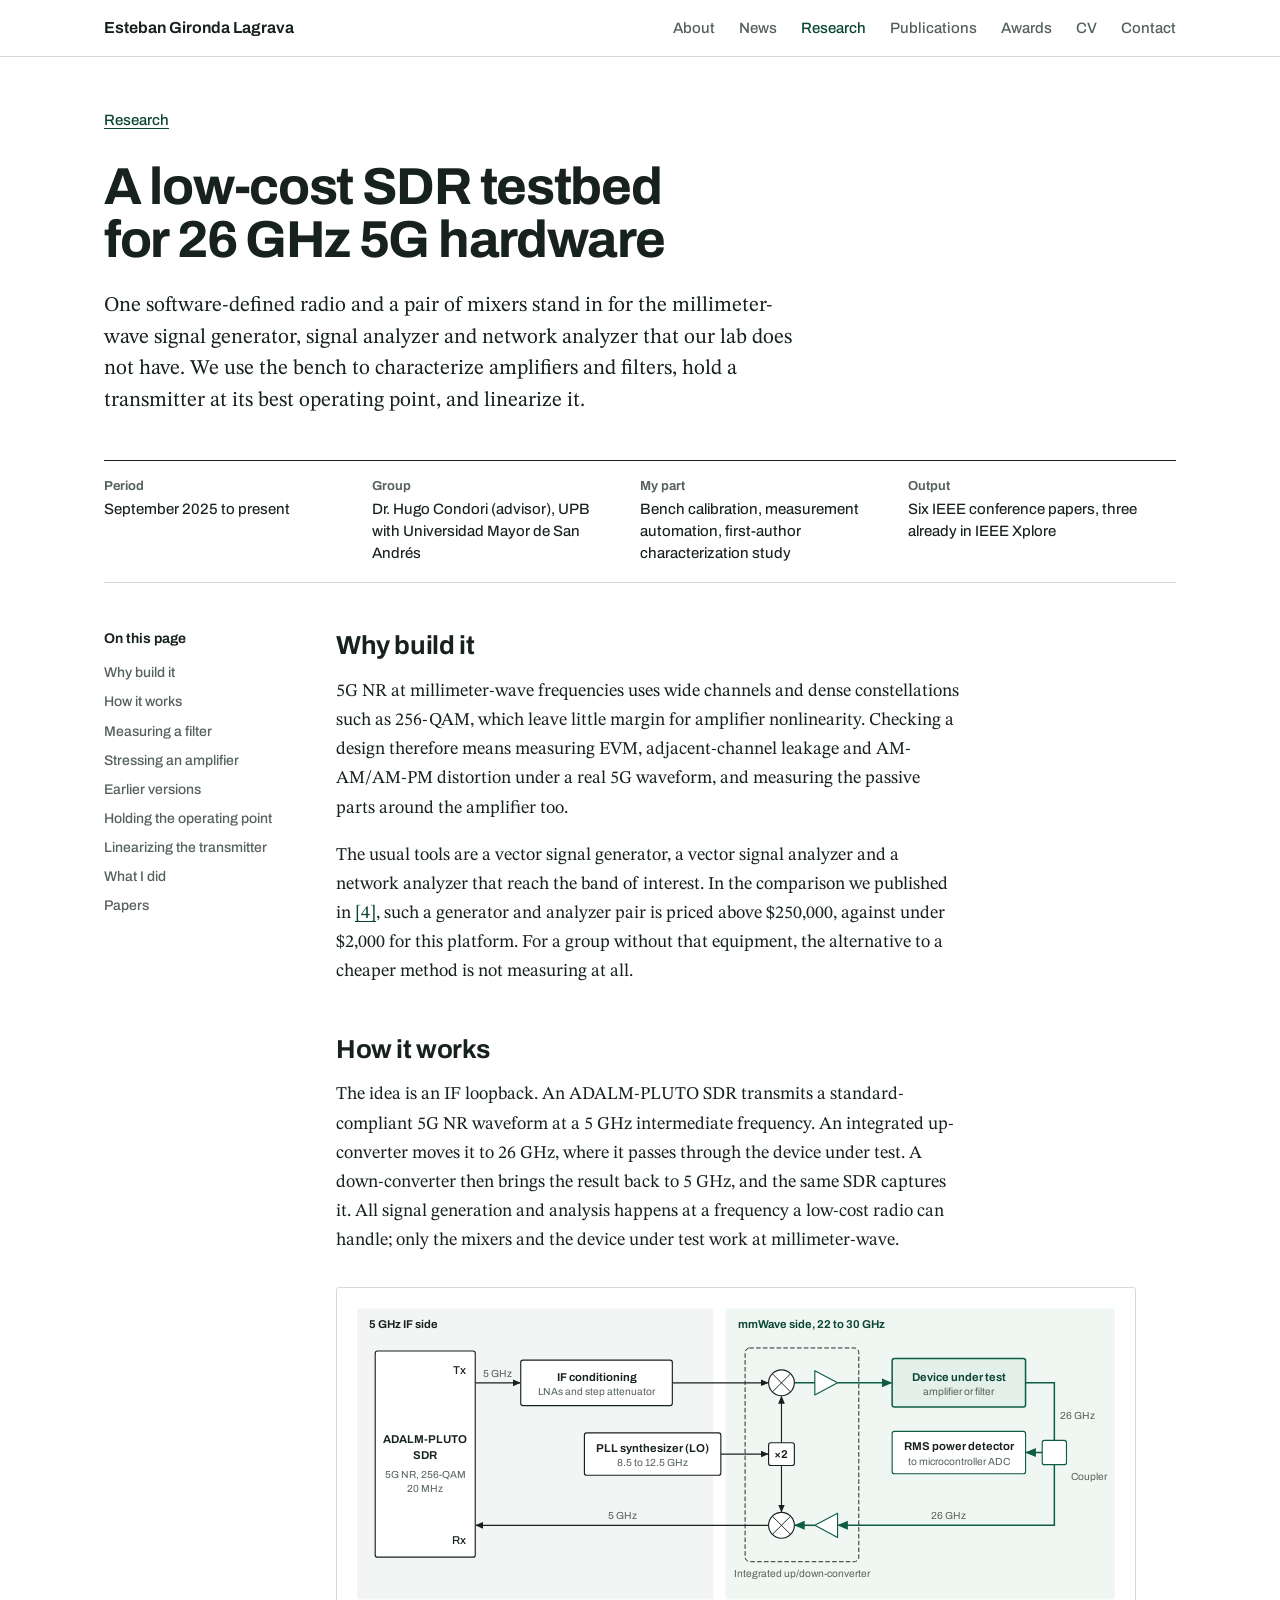
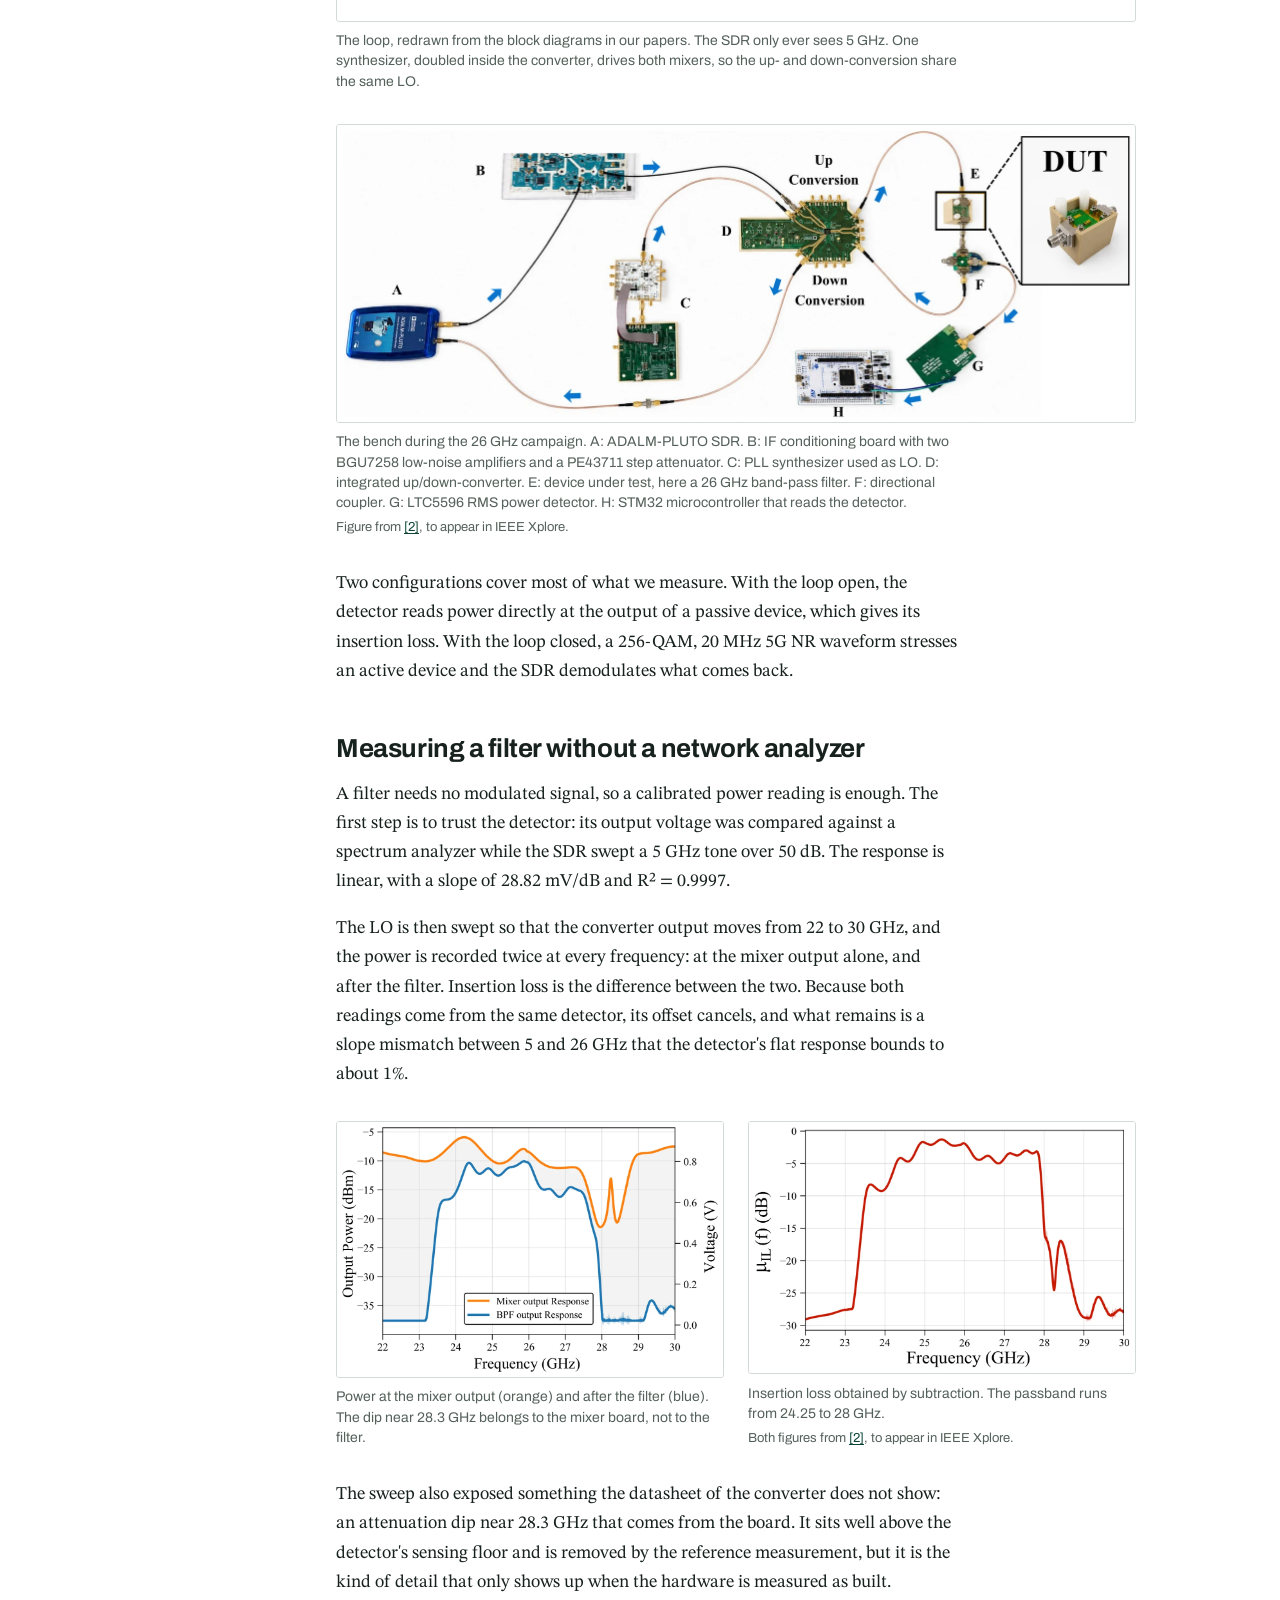
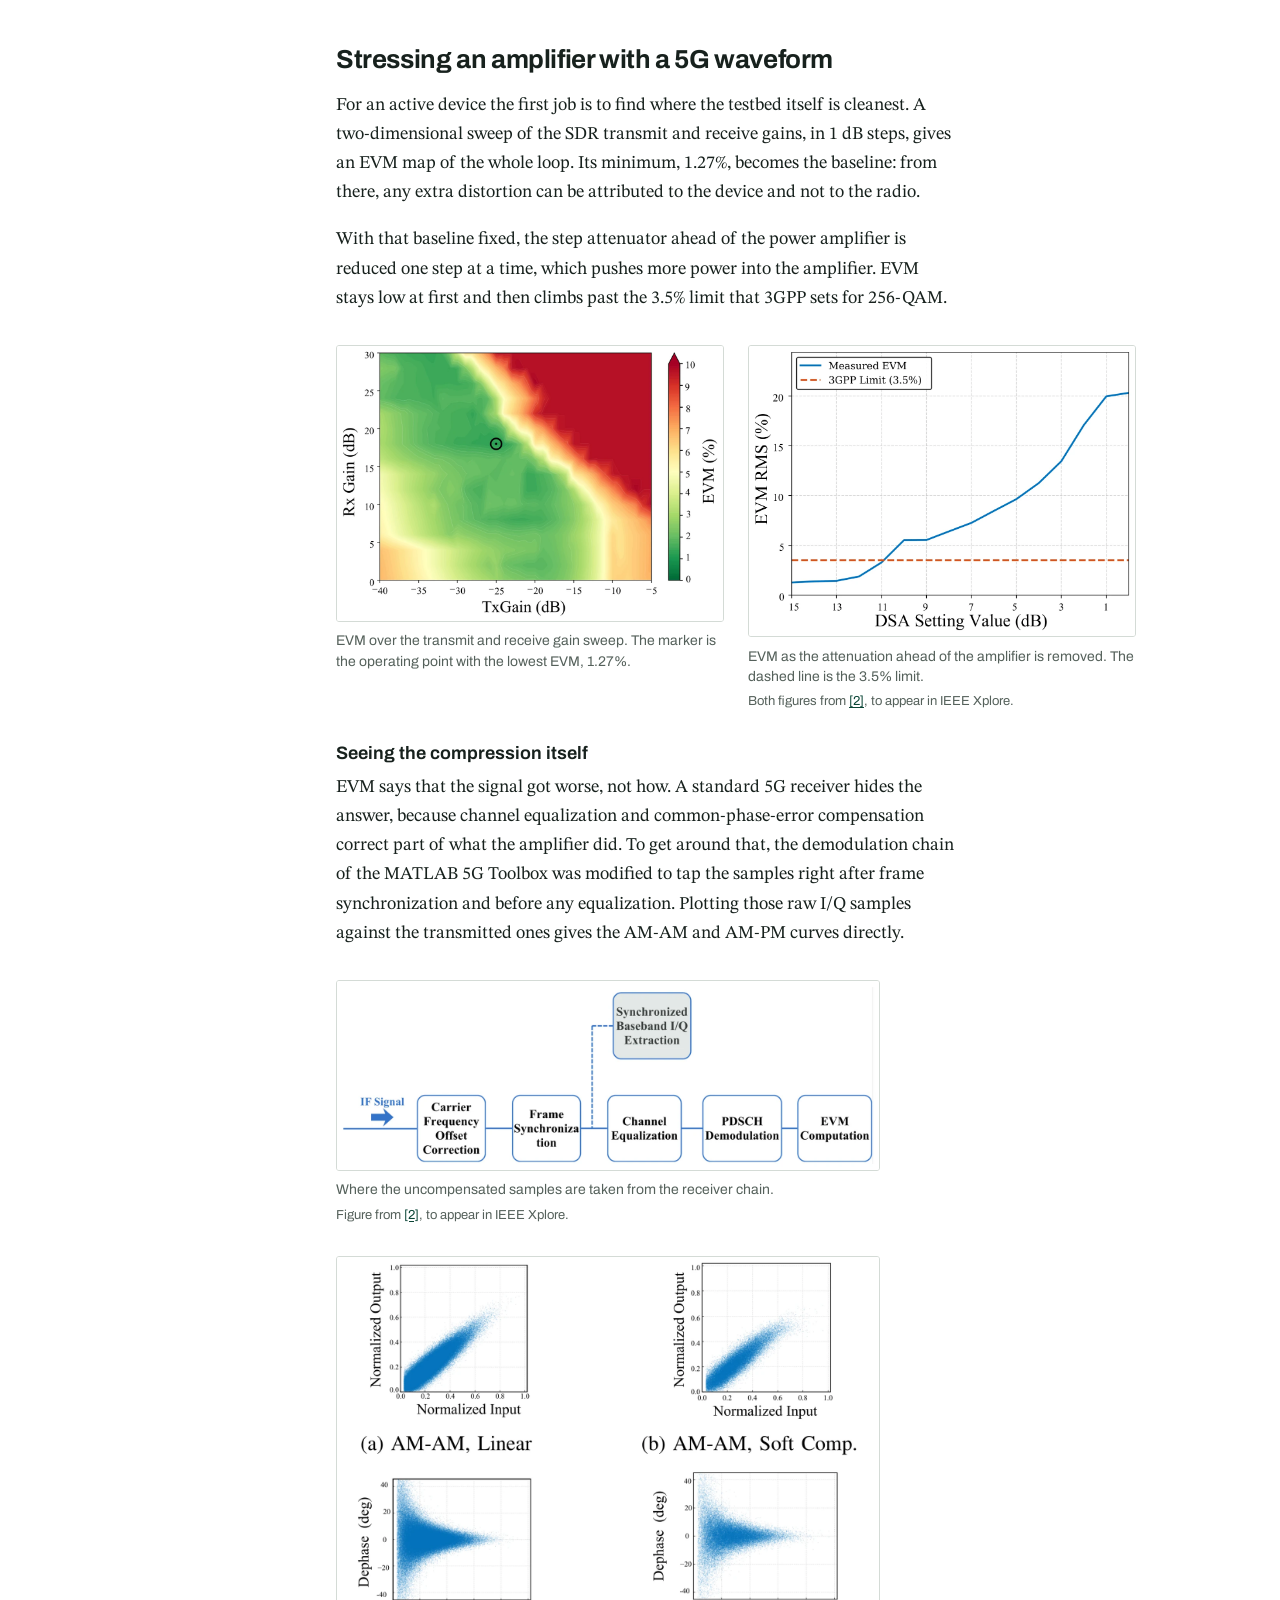
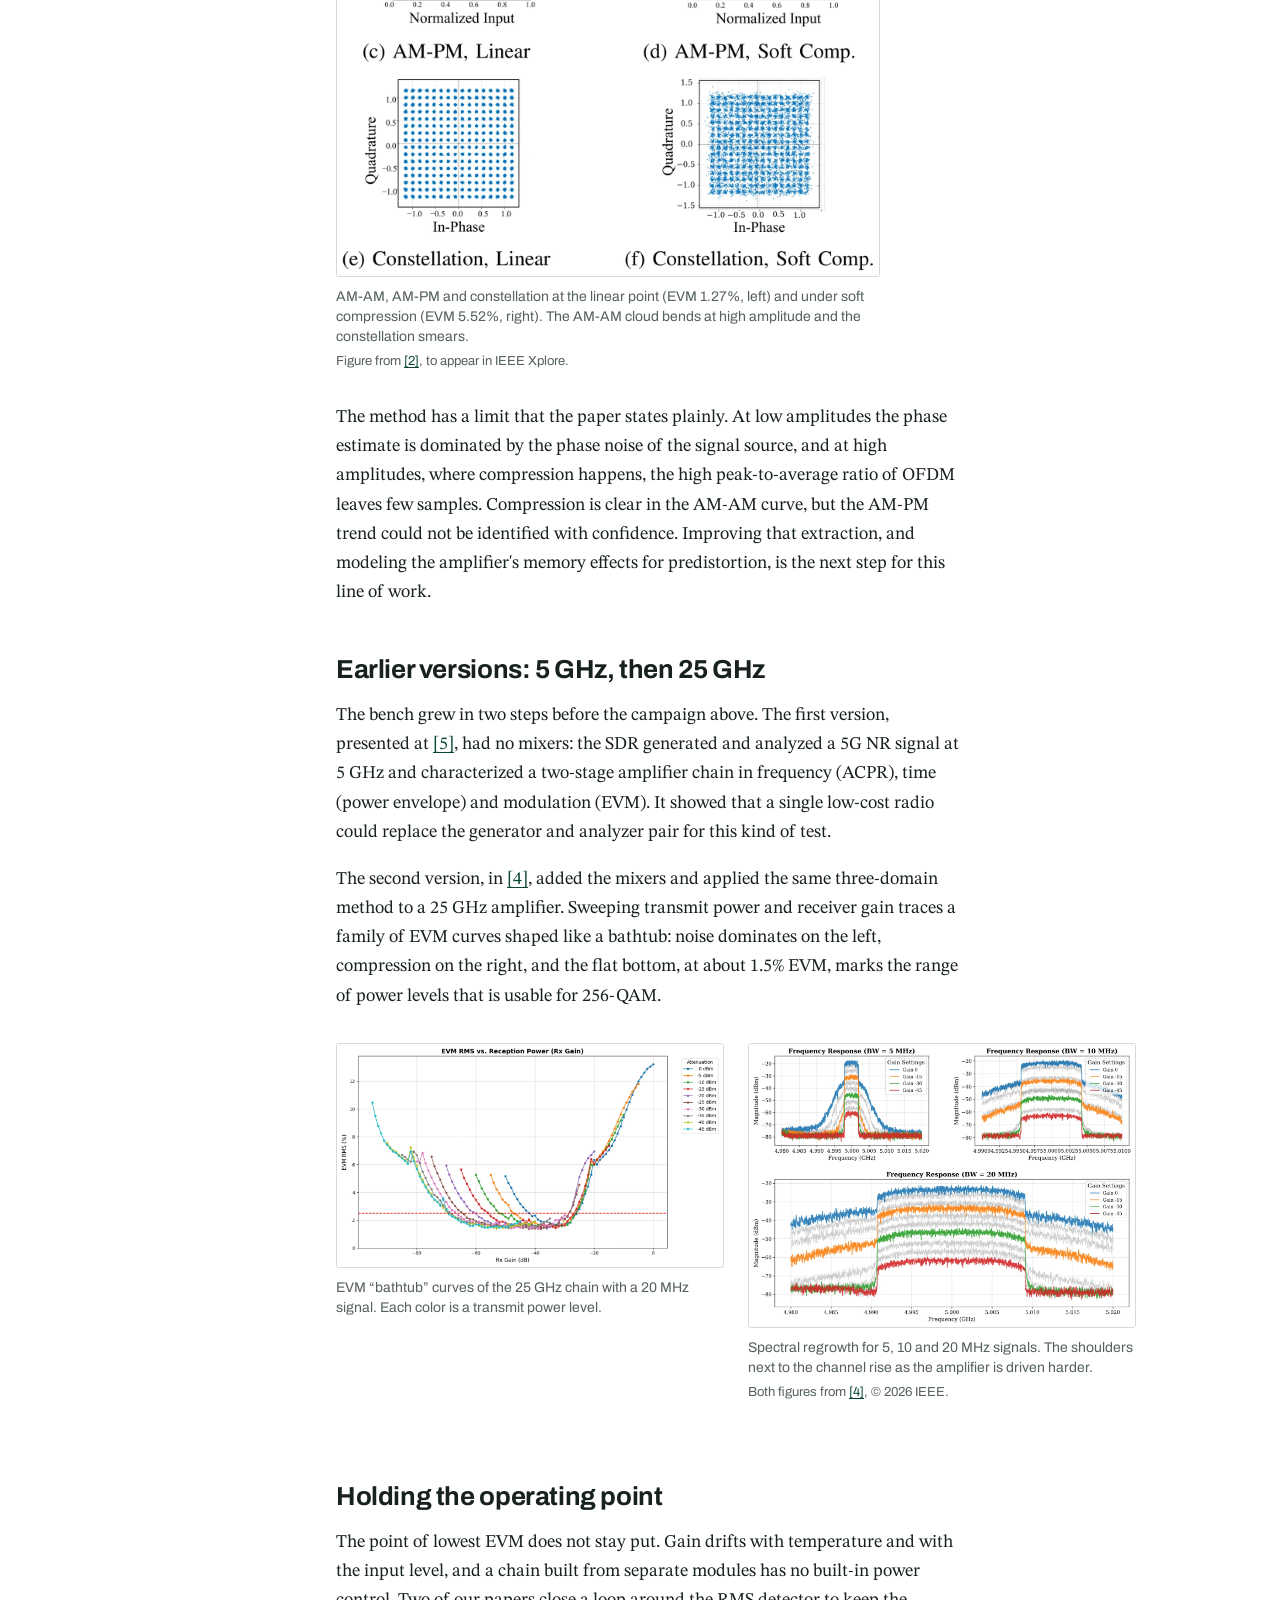
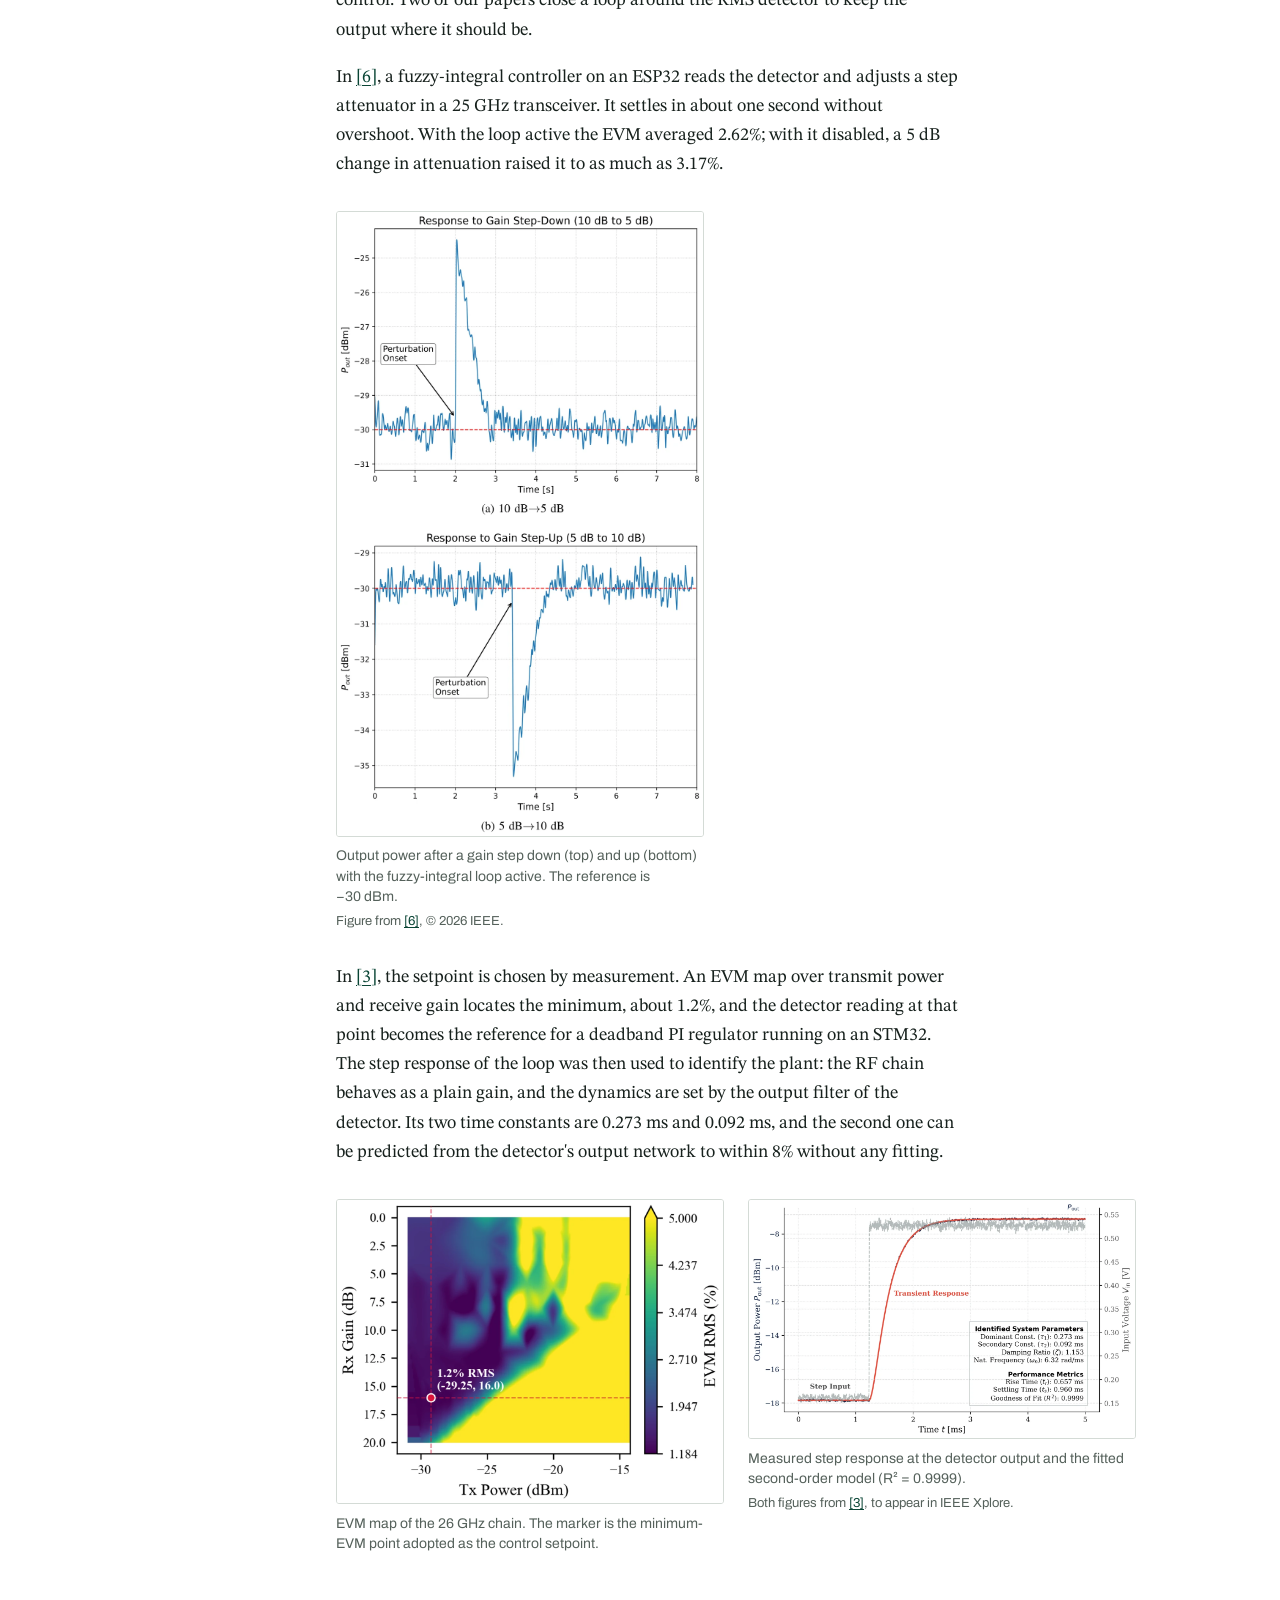
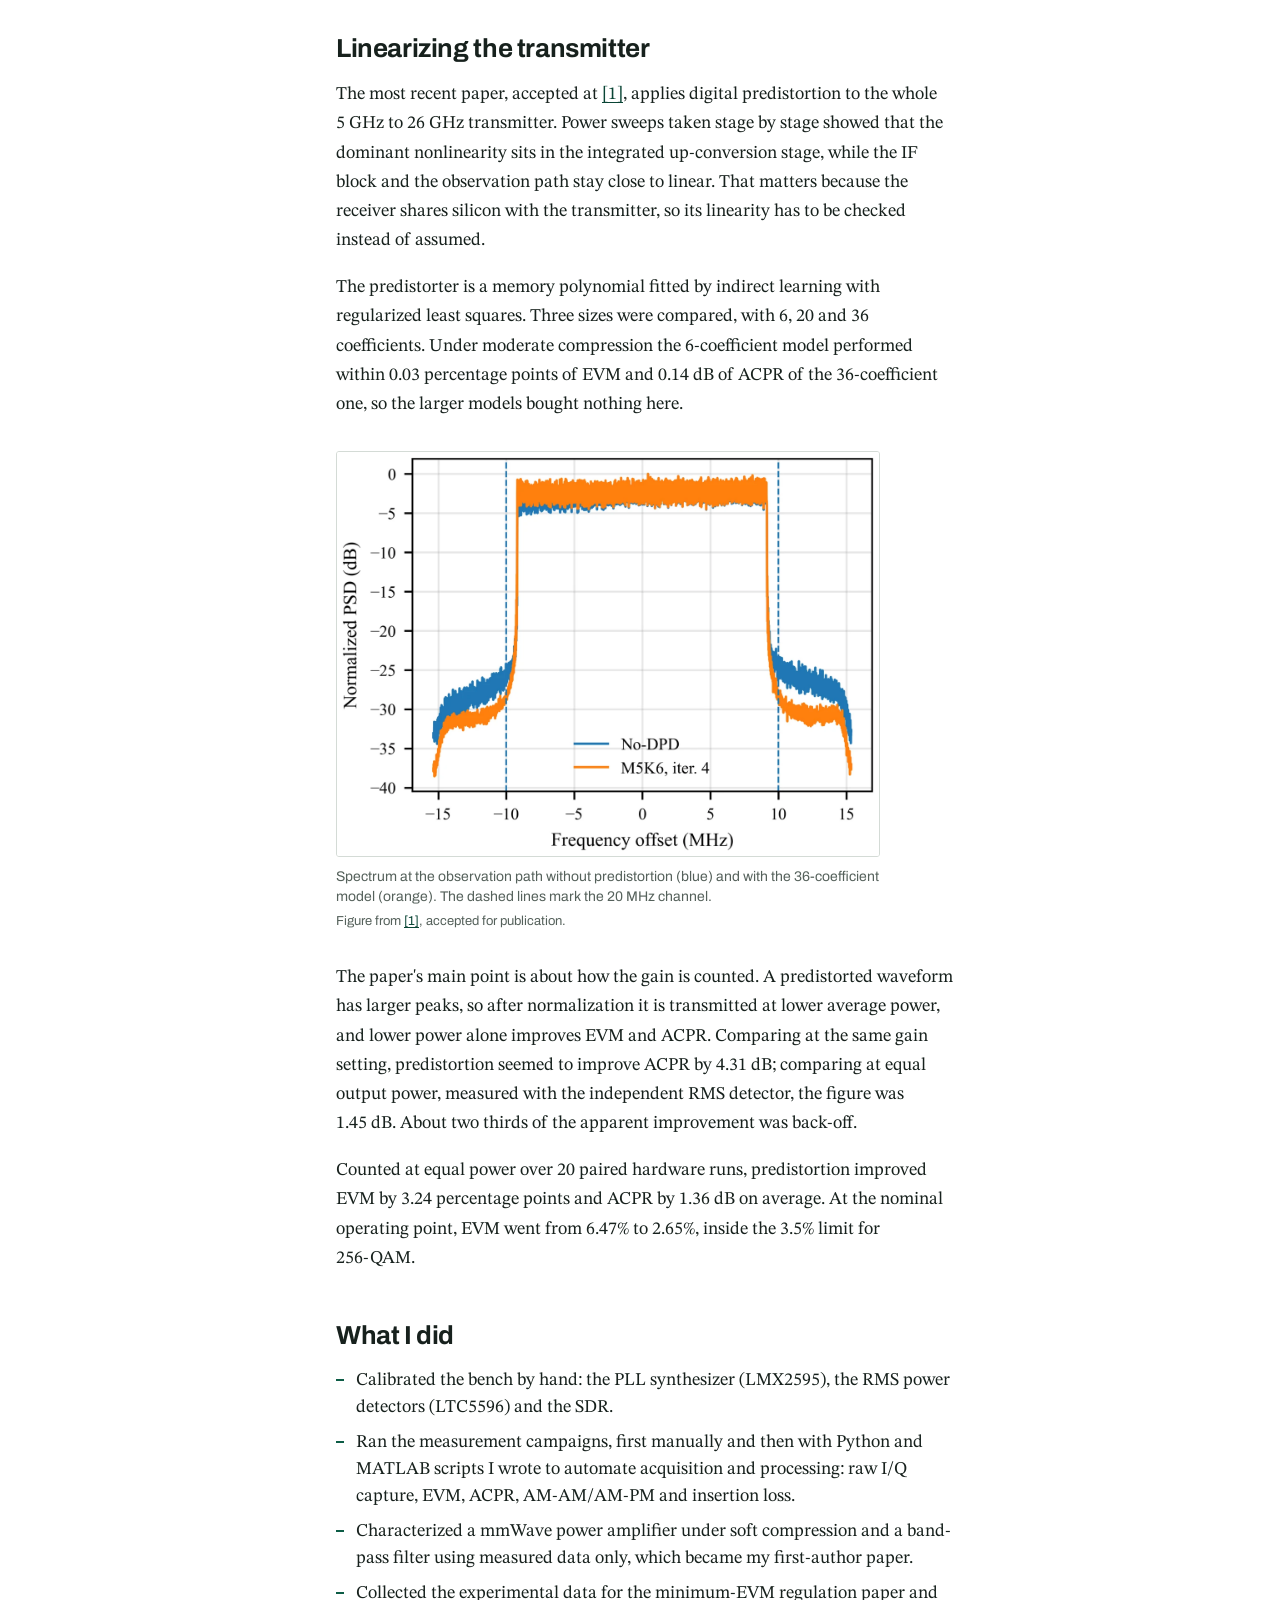
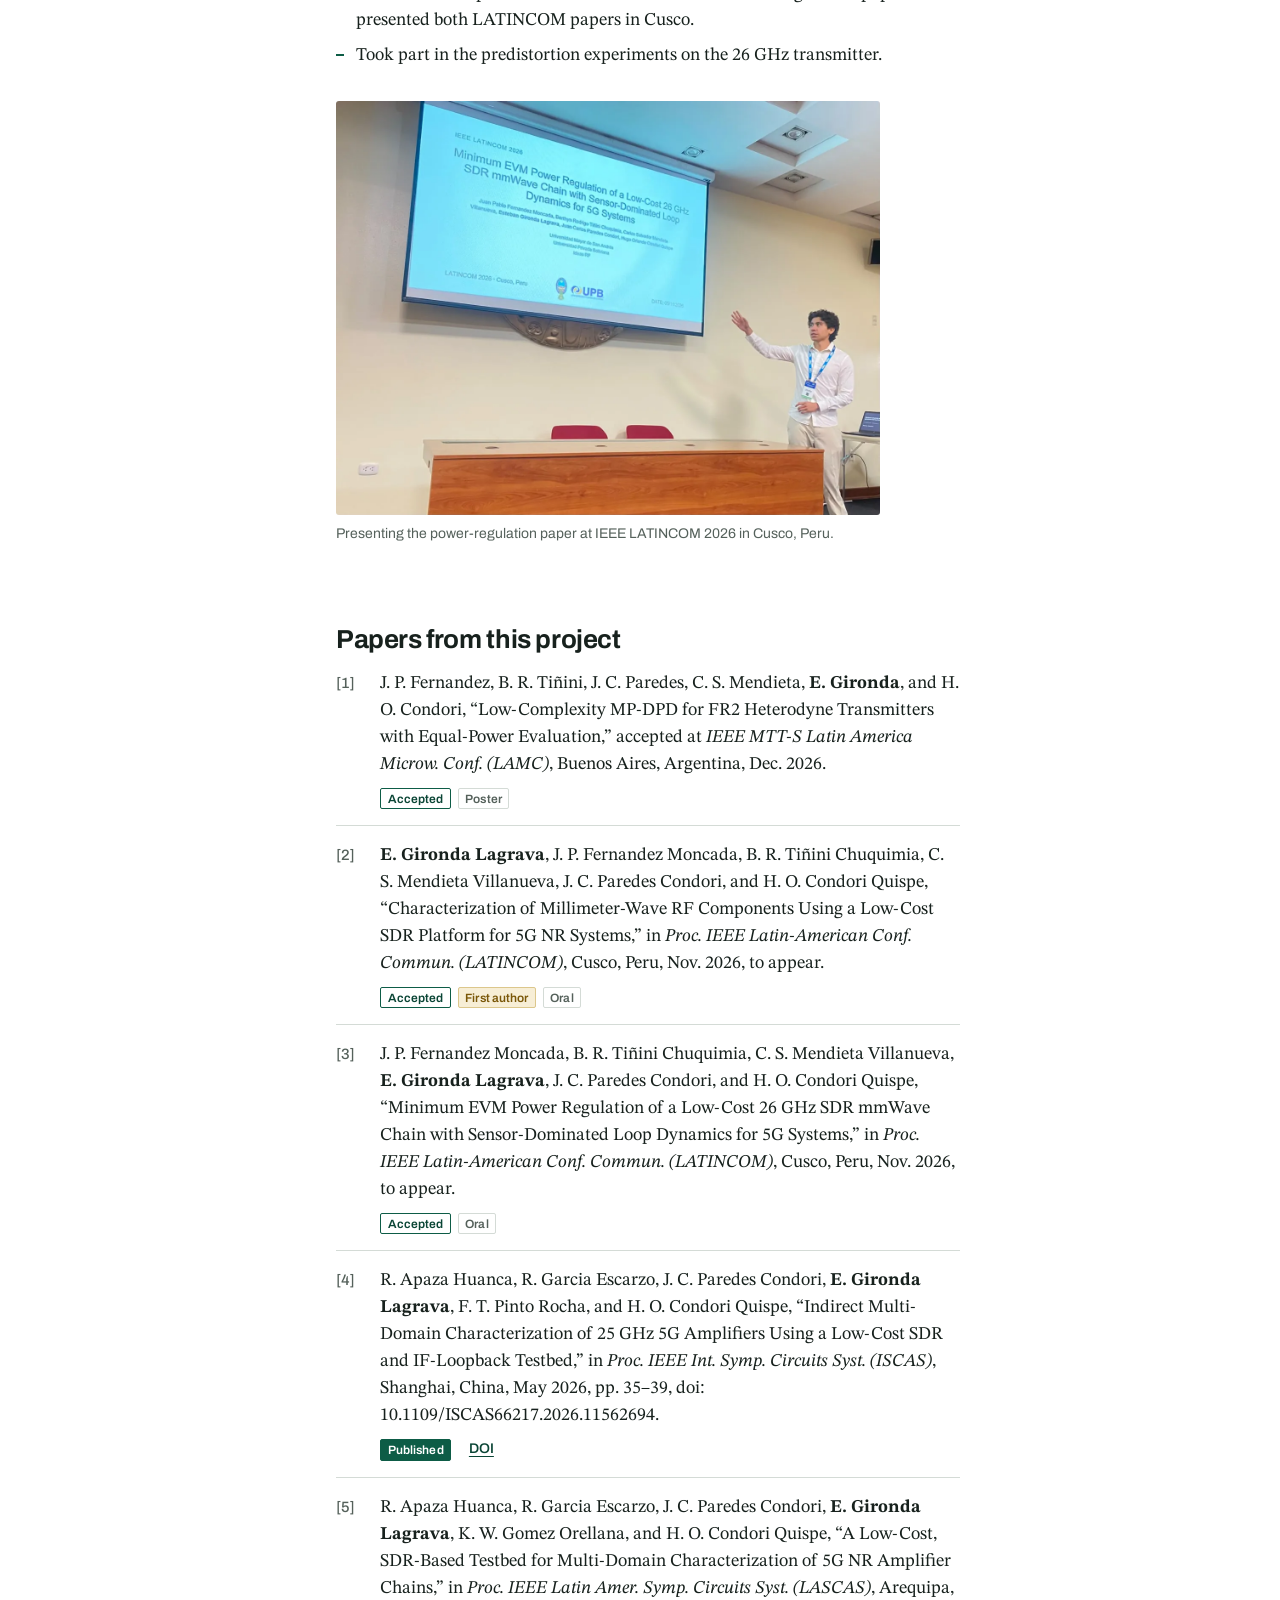
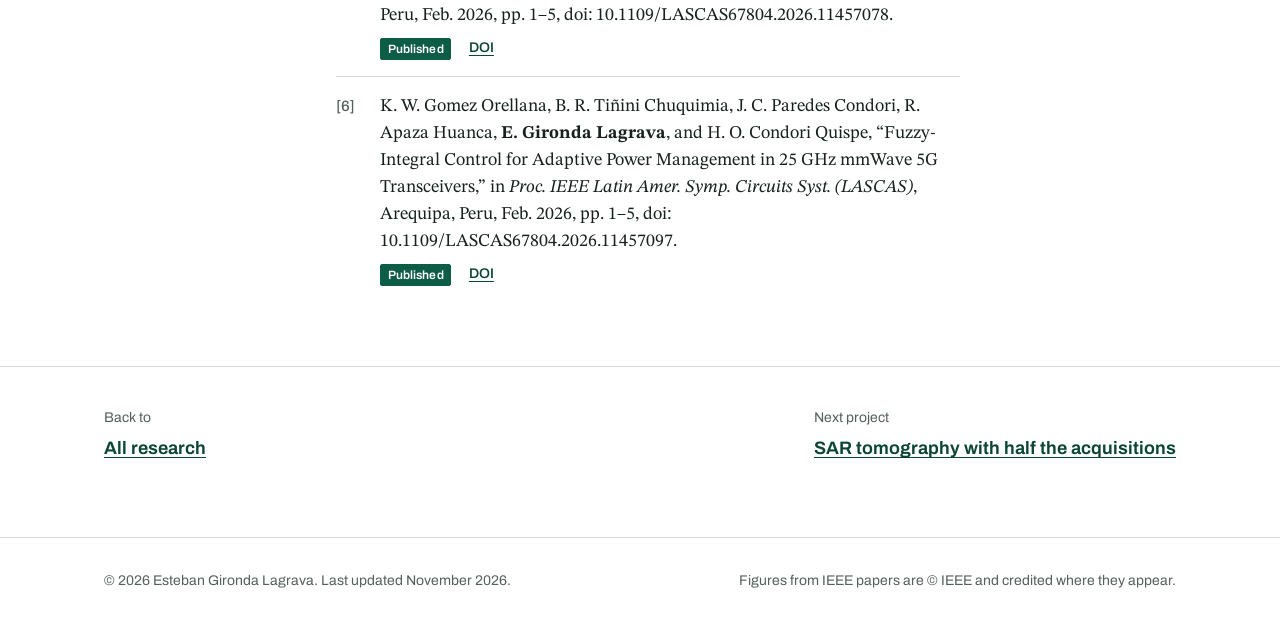
==== projects/mmwave-testbed.html @ b47bf43b "Add files via upload" ====
<!DOCTYPE html>
<html lang="en" data-base="../">
<head>
  <meta charset="utf-8">
  <meta name="viewport" content="width=device-width, initial-scale=1">
  <title>A low-cost SDR testbed for 26 GHz 5G hardware | Esteban Gironda Lagrava</title>
  <meta name="description" content="How one low-cost software-defined radio and a pair of mixers characterize, regulate and linearize 26 GHz 5G hardware without millimeter-wave instruments, and what I did in the project.">
  <meta name="author" content="Esteban Gironda Lagrava">
  <meta property="og:title" content="A low-cost SDR testbed for 26 GHz 5G hardware">
  <meta property="og:description" content="Characterizing, regulating and linearizing 26 GHz 5G hardware with one low-cost SDR and a pair of mixers.">
  <meta property="og:image" content="../assets/img/research/mmwave-testbed-photo.webp">
  <link rel="icon" href="../assets/img/favicon.svg" type="image/svg+xml">
  <link rel="preload" href="../assets/fonts/archivo-latin-wght.woff2" as="font" type="font/woff2" crossorigin>
  <link rel="preload" href="../assets/fonts/stix-two-text-latin-wght.woff2" as="font" type="font/woff2" crossorigin>
  <link rel="stylesheet" href="../assets/css/style.css">
</head>
<body>
<a class="skip" href="#main">Skip to content</a>

<header class="top">
  <div class="wrap">
    <a class="top-name" href="../index.html">Esteban Gironda Lagrava</a>
    <nav aria-label="Sections">
      <ul>
        <li><a href="../index.html#about">About</a></li>
        <li><a href="../index.html#news">News</a></li>
        <li><a href="../index.html#research" aria-current="page">Research</a></li>
        <li><a href="../index.html#publications">Publications</a></li>
        <li><a href="../index.html#awards">Awards</a></li>
        <li><a href="../index.html#cv">CV</a></li>
        <li><a href="../index.html#contact">Contact</a></li>
      </ul>
    </nav>
  </div>
</header>

<main id="main">
  <div class="proj-head">
    <div class="wrap">
      <p class="crumb"><a href="../index.html#research">Research</a></p>
      <h1>A low-cost SDR testbed for 26&nbsp;GHz 5G hardware</h1>
      <p class="lead">One software-defined radio and a pair of mixers stand in for the millimeter-wave signal generator, signal analyzer and network analyzer that our lab does not have. We use the bench to characterize amplifiers and filters, hold a transmitter at its best operating point, and linearize it.</p>
      <dl class="glance">
        <div><dt>Period</dt><dd>September 2025 to present</dd></div>
        <div><dt>Group</dt><dd>Dr. Hugo Condori (advisor), UPB with Universidad Mayor de San Andrés</dd></div>
        <div><dt>My part</dt><dd>Bench calibration, measurement automation, first-author characterization study</dd></div>
        <div><dt>Output</dt><dd>Six IEEE conference papers, three already in IEEE Xplore</dd></div>
      </dl>
    </div>
  </div>

  <div class="doc">
    <div class="wrap">
      <nav class="toc" aria-label="On this page">
        <h2>On this page</h2>
        <ol>
          <li><a href="#why">Why build it</a></li>
          <li><a href="#how">How it works</a></li>
          <li><a href="#filter">Measuring a filter</a></li>
          <li><a href="#amplifier">Stressing an amplifier</a></li>
          <li><a href="#earlier">Earlier versions</a></li>
          <li><a href="#control">Holding the operating point</a></li>
          <li><a href="#dpd">Linearizing the transmitter</a></li>
          <li><a href="#role">What I did</a></li>
          <li><a href="#papers">Papers</a></li>
        </ol>
      </nav>

      <div class="prose">

        <section id="why">
          <h2>Why build it</h2>
          <p>5G NR at millimeter-wave frequencies uses wide channels and dense constellations such as 256-QAM, which leave little margin for amplifier nonlinearity. Checking a design therefore means measuring EVM, adjacent-channel leakage and AM-AM/AM-PM distortion under a real 5G waveform, and measuring the passive parts around the amplifier too.</p>
          <p>The usual tools are a vector signal generator, a vector signal analyzer and a network analyzer that reach the band of interest. In the comparison we published in <a data-cite="iscas2026" href="../index.html#publications">ISCAS 2026</a>, such a generator and analyzer pair is priced above $250,000, against under $2,000 for this platform. For a group without that equipment, the alternative to a cheaper method is not measuring at all.</p>
        </section>

        <section id="how">
          <h2>How it works</h2>
          <p>The idea is an IF loopback. An ADALM-PLUTO SDR transmits a standard-compliant 5G NR waveform at a 5&nbsp;GHz intermediate frequency. An integrated up-converter moves it to 26&nbsp;GHz, where it passes through the device under test. A down-converter then brings the result back to 5&nbsp;GHz, and the same SDR captures it. All signal generation and analysis happens at a frequency a low-cost radio can handle; only the mixers and the device under test work at millimeter-wave.</p>

          <figure class="fig pad">
            <div class="frame scroll">
              <svg class="sch" viewBox="0 34 1000 396" role="img" aria-labelledby="bd-title bd-desc">
                <title id="bd-title">Block diagram of the IF-loopback testbed</title>
                <desc id="bd-desc">On the 5 GHz side, the SDR transmit port feeds an IF conditioning board. An integrated converter mixes the signal up to the millimeter-wave band, where it passes through the device under test. A coupler sends part of the output to an RMS power detector read by a microcontroller; the rest is mixed back down to 5 GHz and returns to the SDR receive port. A PLL synthesizer, doubled inside the converter, drives both mixers.</desc>
                <defs>
                  <marker id="ah" viewBox="0 0 8 8" refX="7.2" refY="4" markerWidth="7" markerHeight="7" orient="auto-start-reverse"><path class="arrow" d="M0 .6L8 4L0 7.4Z"/></marker>
                  <marker id="ahr" viewBox="0 0 8 8" refX="7.2" refY="4" markerWidth="7" markerHeight="7" orient="auto-start-reverse"><path class="arrow rf" d="M0 .6L8 4L0 7.4Z"/></marker>
                </defs>

                <rect class="zone-if" x="0" y="40" width="470" height="384" rx="4"/>
                <rect class="zone-rf" x="486" y="40" width="514" height="384" rx="4"/>
                <text class="strong" x="16" y="66">5 GHz IF side</text>
                <text class="strong rf" x="502" y="66">mmWave side, 22 to 30 GHz</text>

                <!-- transmit path -->
                <path class="wire" d="M156 138H215" marker-end="url(#ah)"/>
                <path class="wire" d="M416 138H542" marker-end="url(#ah)"/>
                <path class="wire rf" d="M577 138H604"/>
                <path class="wire rf" d="M634 138H705" marker-end="url(#ahr)"/>
                <path class="wire rf" d="M882 138H920V326H635" marker-end="url(#ahr)"/>
                <!-- receive path -->
                <path class="wire rf" d="M604 326H578" marker-end="url(#ahr)"/>
                <path class="wire" d="M543 326H157" marker-end="url(#ah)"/>
                <!-- detector branch -->
                <path class="wire rf" d="M904 230H883" marker-end="url(#ahr)"/>
                <!-- local oscillator -->
                <path class="wire" d="M480 232H542" marker-end="url(#ah)"/>
                <path class="wire" d="M560 217V156" marker-end="url(#ah)"/>
                <path class="wire" d="M560 247V308" marker-end="url(#ah)"/>

                <rect class="thin dash" x="512" y="92" width="150" height="282" rx="6"/>
                <text class="small" x="587" y="394" text-anchor="middle">Integrated up/down-converter</text>

                <rect class="part" x="24" y="96" width="132" height="272" rx="3"/>
                <text class="strong" x="90" y="218" text-anchor="middle">ADALM-PLUTO</text>
                <text class="strong" x="90" y="238" text-anchor="middle">SDR</text>
                <text class="small" x="90" y="264" text-anchor="middle">5G NR, 256-QAM</text>
                <text class="small" x="90" y="282" text-anchor="middle">20 MHz</text>
                <text x="144" y="126" text-anchor="end">Tx</text>
                <text x="144" y="350" text-anchor="end">Rx</text>

                <rect class="part" x="216" y="108" width="200" height="60" rx="3"/>
                <text class="strong" x="316" y="135" text-anchor="middle">IF conditioning</text>
                <text class="small" x="316" y="154" text-anchor="middle">LNAs and step attenuator</text>

                <rect class="part" x="300" y="204" width="180" height="56" rx="3"/>
                <text class="strong" x="390" y="229" text-anchor="middle">PLL synthesizer (LO)</text>
                <text class="small" x="390" y="248" text-anchor="middle">8.5 to 12.5 GHz</text>

                <circle class="part" cx="560" cy="138" r="17"/>
                <path class="thin" d="M548 126L572 150M572 126L548 150"/>
                <circle class="part" cx="560" cy="326" r="17"/>
                <path class="thin" d="M548 314L572 338M572 314L548 338"/>
                <rect class="part" x="543" y="217" width="34" height="30" rx="3"/>
                <text class="strong" x="560" y="237" text-anchor="middle">×2</text>
                <path class="part rf" d="M604 122V154L634 138Z"/>
                <path class="part rf" d="M634 310V342L604 326Z"/>

                <rect class="dut" x="706" y="106" width="176" height="64" rx="3"/>
                <text class="strong rf" x="794" y="135" text-anchor="middle">Device under test</text>
                <text class="small" x="794" y="154" text-anchor="middle">amplifier or filter</text>

                <rect class="part rf" x="904" y="214" width="32" height="32" rx="3"/>
                <text class="small" x="942" y="266">Coupler</text>

                <rect class="part rf" x="706" y="202" width="176" height="56" rx="3"/>
                <text class="strong" x="794" y="227" text-anchor="middle">RMS power detector</text>
                <text class="small" x="794" y="246" text-anchor="middle">to microcontroller ADC</text>

                <text class="small" x="186" y="130" text-anchor="middle">5 GHz</text>
                <text class="small rf" x="928" y="186">26 GHz</text>
                <text class="small rf" x="780" y="318" text-anchor="middle">26 GHz</text>
                <text class="small" x="350" y="318" text-anchor="middle">5 GHz</text>
              </svg>
            </div>
            <figcaption>The loop, redrawn from the block diagrams in our papers. The SDR only ever sees 5&nbsp;GHz. One synthesizer, doubled inside the converter, drives both mixers, so the up- and down-conversion share the same LO.</figcaption>
          </figure>

          <figure class="fig">
            <a href="../assets/img/research/mmwave-testbed-photo.webp"><img src="../assets/img/research/mmwave-testbed-photo.webp" width="1600" height="595" loading="lazy" alt="Photograph of the boards on a white bench, labelled A to H and joined by coaxial cables, with an inset showing the filter under test."></a>
            <figcaption>The bench during the 26&nbsp;GHz campaign. A: ADALM-PLUTO SDR. B: IF conditioning board with two BGU7258 low-noise amplifiers and a PE43711 step attenuator. C: PLL synthesizer used as LO. D: integrated up/down-converter. E: device under test, here a 26&nbsp;GHz band-pass filter. F: directional coupler. G: LTC5596 RMS power detector. H: STM32 microcontroller that reads the detector.
              <span class="credit">Figure from <a data-cite="latincom2026-char" href="../index.html#publications">LATINCOM 2026</a>, to appear in IEEE Xplore.</span></figcaption>
          </figure>

          <p>Two configurations cover most of what we measure. With the loop open, the detector reads power directly at the output of a passive device, which gives its insertion loss. With the loop closed, a 256-QAM, 20&nbsp;MHz 5G NR waveform stresses an active device and the SDR demodulates what comes back.</p>
        </section>

        <section id="filter">
          <h2>Measuring a filter without a network analyzer</h2>
          <p>A filter needs no modulated signal, so a calibrated power reading is enough. The first step is to trust the detector: its output voltage was compared against a spectrum analyzer while the SDR swept a 5&nbsp;GHz tone over 50&nbsp;dB. The response is linear, with a slope of 28.82&nbsp;mV/dB and R² = 0.9997.</p>
          <p>The LO is then swept so that the converter output moves from 22 to 30&nbsp;GHz, and the power is recorded twice at every frequency: at the mixer output alone, and after the filter. Insertion loss is the difference between the two. Because both readings come from the same detector, its offset cancels, and what remains is a slope mismatch between 5 and 26&nbsp;GHz that the detector's flat response bounds to about 1%.</p>

          <div class="fig-row">
            <figure class="fig">
              <a href="../assets/img/research/mmwave-filter-power-sweep.webp"><img src="../assets/img/research/mmwave-filter-power-sweep.webp" width="1200" height="791" loading="lazy" alt="Output power against frequency from 22 to 30 GHz for the mixer alone and for the mixer followed by the band-pass filter."></a>
              <figcaption>Power at the mixer output (orange) and after the filter (blue). The dip near 28.3&nbsp;GHz belongs to the mixer board, not to the filter.</figcaption>
            </figure>
            <figure class="fig">
              <a href="../assets/img/research/mmwave-filter-insertion-loss.webp"><img src="../assets/img/research/mmwave-filter-insertion-loss.webp" width="1200" height="781" loading="lazy" alt="Insertion loss of the filter against frequency, flat near minus 3 dB between about 24 and 28 GHz and falling to about minus 28 dB outside."></a>
              <figcaption>Insertion loss obtained by subtraction. The passband runs from 24.25 to 28&nbsp;GHz.
                <span class="credit">Both figures from <a data-cite="latincom2026-char" href="../index.html#publications">LATINCOM 2026</a>, to appear in IEEE Xplore.</span></figcaption>
            </figure>
          </div>

          <p>The sweep also exposed something the datasheet of the converter does not show: an attenuation dip near 28.3&nbsp;GHz that comes from the board. It sits well above the detector's sensing floor and is removed by the reference measurement, but it is the kind of detail that only shows up when the hardware is measured as built.</p>
        </section>

        <section id="amplifier">
          <h2>Stressing an amplifier with a 5G waveform</h2>
          <p>For an active device the first job is to find where the testbed itself is cleanest. A two-dimensional sweep of the SDR transmit and receive gains, in 1&nbsp;dB steps, gives an EVM map of the whole loop. Its minimum, 1.27%, becomes the baseline: from there, any extra distortion can be attributed to the device and not to the radio.</p>
          <p>With that baseline fixed, the step attenuator ahead of the power amplifier is reduced one step at a time, which pushes more power into the amplifier. EVM stays low at first and then climbs past the 3.5% limit that 3GPP sets for 256-QAM.</p>

          <div class="fig-row">
            <figure class="fig">
              <a href="../assets/img/research/mmwave-evm-heatmap.webp"><img src="../assets/img/research/mmwave-evm-heatmap.webp" width="1200" height="854" loading="lazy" alt="Heat map of EVM over transmit gain and receive gain, with a low-EVM green region, a high-EVM red region at high gains and a marker at the minimum."></a>
              <figcaption>EVM over the transmit and receive gain sweep. The marker is the operating point with the lowest EVM, 1.27%.</figcaption>
            </figure>
            <figure class="fig">
              <a href="../assets/img/research/mmwave-evm-vs-dsa.webp"><img src="../assets/img/research/mmwave-evm-vs-dsa.webp" width="1194" height="897" loading="lazy" alt="EVM against attenuator setting, rising from about 1.3 percent at 15 dB of attenuation to about 20 percent at 0 dB, crossing a dashed line at 3.5 percent."></a>
              <figcaption>EVM as the attenuation ahead of the amplifier is removed. The dashed line is the 3.5% limit.
                <span class="credit">Both figures from <a data-cite="latincom2026-char" href="../index.html#publications">LATINCOM 2026</a>, to appear in IEEE Xplore.</span></figcaption>
            </figure>
          </div>

          <h3>Seeing the compression itself</h3>
          <p>EVM says that the signal got worse, not how. A standard 5G receiver hides the answer, because channel equalization and common-phase-error compensation correct part of what the amplifier did. To get around that, the demodulation chain of the MATLAB 5G Toolbox was modified to tap the samples right after frame synchronization and before any equalization. Plotting those raw I/Q samples against the transmitted ones gives the AM-AM and AM-PM curves directly.</p>

          <figure class="fig narrow">
            <a href="../assets/img/research/mmwave-iq-extraction.webp"><img src="../assets/img/research/mmwave-iq-extraction.webp" width="1400" height="488" loading="lazy" alt="Receiver processing chain: carrier frequency offset correction, frame synchronization, channel equalization, PDSCH demodulation and EVM computation, with a branch after frame synchronization labelled synchronized baseband I/Q extraction."></a>
            <figcaption>Where the uncompensated samples are taken from the receiver chain.
              <span class="credit">Figure from <a data-cite="latincom2026-char" href="../index.html#publications">LATINCOM 2026</a>, to appear in IEEE Xplore.</span></figcaption>
          </figure>

          <figure class="fig narrow">
            <a href="../assets/img/research/mmwave-amam-ampm.webp"><img src="../assets/img/research/mmwave-amam-ampm.webp" width="1400" height="1598" loading="lazy" alt="Six panels: AM-AM, AM-PM and 256-QAM constellation, each at the linear operating point and under soft compression. Under compression the AM-AM cloud bends at high input amplitude and the constellation points smear."></a>
            <figcaption>AM-AM, AM-PM and constellation at the linear point (EVM 1.27%, left) and under soft compression (EVM 5.52%, right). The AM-AM cloud bends at high amplitude and the constellation smears.
              <span class="credit">Figure from <a data-cite="latincom2026-char" href="../index.html#publications">LATINCOM 2026</a>, to appear in IEEE Xplore.</span></figcaption>
          </figure>

          <p>The method has a limit that the paper states plainly. At low amplitudes the phase estimate is dominated by the phase noise of the signal source, and at high amplitudes, where compression happens, the high peak-to-average ratio of OFDM leaves few samples. Compression is clear in the AM-AM curve, but the AM-PM trend could not be identified with confidence. Improving that extraction, and modeling the amplifier's memory effects for predistortion, is the next step for this line of work.</p>
        </section>

        <section id="earlier">
          <h2>Earlier versions: 5&nbsp;GHz, then 25&nbsp;GHz</h2>
          <p>The bench grew in two steps before the campaign above. The first version, presented at <a data-cite="lascas2026-testbed" href="../index.html#publications">LASCAS 2026</a>, had no mixers: the SDR generated and analyzed a 5G NR signal at 5&nbsp;GHz and characterized a two-stage amplifier chain in frequency (ACPR), time (power envelope) and modulation (EVM). It showed that a single low-cost radio could replace the generator and analyzer pair for this kind of test.</p>
          <p>The second version, in <a data-cite="iscas2026" href="../index.html#publications">ISCAS 2026</a>, added the mixers and applied the same three-domain method to a 25&nbsp;GHz amplifier. Sweeping transmit power and receiver gain traces a family of EVM curves shaped like a bathtub: noise dominates on the left, compression on the right, and the flat bottom, at about 1.5% EVM, marks the range of power levels that is usable for 256-QAM.</p>

          <div class="fig-row">
            <figure class="fig">
              <a href="../assets/img/research/mmwave-evm-bathtub.webp"><img src="../assets/img/research/mmwave-evm-bathtub.webp" width="1400" height="811" loading="lazy" alt="A family of EVM curves against receiver gain for ten transmit attenuation settings; each curve falls, stays flat near 1.5 percent and rises steeply."></a>
              <figcaption>EVM “bathtub” curves of the 25&nbsp;GHz chain with a 20&nbsp;MHz signal. Each color is a transmit power level.</figcaption>
            </figure>
            <figure class="fig">
              <a href="../assets/img/research/mmwave-spectral-regrowth.webp"><img src="../assets/img/research/mmwave-spectral-regrowth.webp" width="1400" height="1029" loading="lazy" alt="Power spectral density of the down-converted signal for 5, 10 and 20 MHz bandwidths at several gain settings; the skirts next to the channel rise as gain increases."></a>
              <figcaption>Spectral regrowth for 5, 10 and 20&nbsp;MHz signals. The shoulders next to the channel rise as the amplifier is driven harder.
                <span class="credit">Both figures from <a data-cite="iscas2026" href="../index.html#publications">ISCAS 2026</a>, © 2026 IEEE.</span></figcaption>
            </figure>
          </div>
        </section>

        <section id="control">
          <h2>Holding the operating point</h2>
          <p>The point of lowest EVM does not stay put. Gain drifts with temperature and with the input level, and a chain built from separate modules has no built-in power control. Two of our papers close a loop around the RMS detector to keep the output where it should be.</p>
          <p>In <a data-cite="lascas2026-fuzzy" href="../index.html#publications">LASCAS 2026</a>, a fuzzy-integral controller on an ESP32 reads the detector and adjusts a step attenuator in a 25&nbsp;GHz transceiver. It settles in about one second without overshoot. With the loop active the EVM averaged 2.62%; with it disabled, a 5&nbsp;dB change in attenuation raised it to as much as 3.17%.</p>

          <figure class="fig slim">
            <a href="../assets/img/research/mmwave-fuzzy-transient.webp"><img src="../assets/img/research/mmwave-fuzzy-transient.webp" width="1000" height="1703" loading="lazy" alt="Output power against time for two disturbances. After a 5 dB gain step in either direction the power spikes and returns to the minus 30 dBm reference within about one second."></a>
            <figcaption>Output power after a gain step down (top) and up (bottom) with the fuzzy-integral loop active. The reference is −30&nbsp;dBm.
              <span class="credit">Figure from <a data-cite="lascas2026-fuzzy" href="../index.html#publications">LASCAS 2026</a>, © 2026 IEEE.</span></figcaption>
          </figure>
          <p>In <a data-cite="latincom2026-evm" href="../index.html#publications">LATINCOM 2026</a>, the setpoint is chosen by measurement. An EVM map over transmit power and receive gain locates the minimum, about 1.2%, and the detector reading at that point becomes the reference for a deadband PI regulator running on an STM32. The step response of the loop was then used to identify the plant: the RF chain behaves as a plain gain, and the dynamics are set by the output filter of the detector. Its two time constants are 0.273&nbsp;ms and 0.092&nbsp;ms, and the second one can be predicted from the detector's output network to within 8% without any fitting.</p>

          <div class="fig-row">
            <figure class="fig">
              <a href="../assets/img/research/mmwave-evm-map-setpoint.webp"><img src="../assets/img/research/mmwave-evm-map-setpoint.webp" width="1200" height="943" loading="lazy" alt="Map of EVM over transmit power and receive gain with a marker at 1.2 percent RMS, at minus 29.25 dBm and 16 dB."></a>
              <figcaption>EVM map of the 26&nbsp;GHz chain. The marker is the minimum-EVM point adopted as the control setpoint.</figcaption>
            </figure>
            <figure class="fig">
              <a href="../assets/img/research/mmwave-step-response.webp"><img src="../assets/img/research/mmwave-step-response.webp" width="1400" height="865" loading="lazy" alt="Measured step response at the detector output over 5 milliseconds with a fitted second-order curve on top; the fit reports R squared of 0.9999."></a>
              <figcaption>Measured step response at the detector output and the fitted second-order model (R² = 0.9999).
                <span class="credit">Both figures from <a data-cite="latincom2026-evm" href="../index.html#publications">LATINCOM 2026</a>, to appear in IEEE Xplore.</span></figcaption>
            </figure>
          </div>
        </section>

        <section id="dpd">
          <h2>Linearizing the transmitter</h2>
          <p>The most recent paper, accepted at <a data-cite="lamc2026" href="../index.html#publications">LAMC 2026</a>, applies digital predistortion to the whole 5&nbsp;GHz to 26&nbsp;GHz transmitter. Power sweeps taken stage by stage showed that the dominant nonlinearity sits in the integrated up-conversion stage, while the IF block and the observation path stay close to linear. That matters because the receiver shares silicon with the transmitter, so its linearity has to be checked instead of assumed.</p>
          <p>The predistorter is a memory polynomial fitted by indirect learning with regularized least squares. Three sizes were compared, with 6, 20 and 36 coefficients. Under moderate compression the 6-coefficient model performed within 0.03 percentage points of EVM and 0.14&nbsp;dB of ACPR of the 36-coefficient one, so the larger models bought nothing here.</p>

          <figure class="fig narrow">
            <a href="../assets/img/research/mmwave-dpd-psd.webp"><img src="../assets/img/research/mmwave-dpd-psd.webp" width="1300" height="970" loading="lazy" alt="Normalized power spectral density against frequency offset, without predistortion and with it; the skirts outside the 20 MHz channel are a few dB lower with predistortion."></a>
            <figcaption>Spectrum at the observation path without predistortion (blue) and with the 36-coefficient model (orange). The dashed lines mark the 20&nbsp;MHz channel.
              <span class="credit">Figure from <a data-cite="lamc2026" href="../index.html#publications">LAMC 2026</a>, accepted for publication.</span></figcaption>
          </figure>

          <p>The paper's main point is about how the gain is counted. A predistorted waveform has larger peaks, so after normalization it is transmitted at lower average power, and lower power alone improves EVM and ACPR. Comparing at the same gain setting, predistortion seemed to improve ACPR by 4.31&nbsp;dB; comparing at equal output power, measured with the independent RMS detector, the figure was 1.45&nbsp;dB. About two thirds of the apparent improvement was back-off.</p>
          <p>Counted at equal power over 20 paired hardware runs, predistortion improved EVM by 3.24 percentage points and ACPR by 1.36&nbsp;dB on average. At the nominal operating point, EVM went from 6.47% to 2.65%, inside the 3.5% limit for 256-QAM.</p>
        </section>

        <section id="role">
          <h2>What I did</h2>
          <ul class="bul">
            <li>Calibrated the bench by hand: the PLL synthesizer (LMX2595), the RMS power detectors (LTC5596) and the SDR.</li>
            <li>Ran the measurement campaigns, first manually and then with Python and MATLAB scripts I wrote to automate acquisition and processing: raw I/Q capture, EVM, ACPR, AM-AM/AM-PM and insertion loss.</li>
            <li>Characterized a mmWave power amplifier under soft compression and a band-pass filter using measured data only, which became my first-author paper.</li>
            <li>Collected the experimental data for the minimum-EVM regulation paper and presented both LATINCOM papers in Cusco.</li>
            <li>Took part in the predistortion experiments on the 26&nbsp;GHz transmitter.</li>
          </ul>

          <figure class="fig narrow">
            <img src="../assets/img/photos/latincom-2026-talk-evm.webp" width="1280" height="974" loading="lazy" alt="Esteban pointing at a projected title slide: Minimum EVM Power Regulation of a Low-Cost 26 GHz SDR mmWave Chain with Sensor-Dominated Loop Dynamics for 5G Systems.">
            <figcaption>Presenting the power-regulation paper at IEEE LATINCOM 2026 in Cusco, Peru.</figcaption>
          </figure>
        </section>

        <section id="papers">
          <h2>Papers from this project</h2>
          <!-- Filled in from assets/js/data.js: every publication with project: "mmwave" -->
          <ol class="pubs" data-pubs="all" data-project="mmwave"></ol>
          <noscript><p>The list is on the <a href="../index.html#publications">publications section</a> of the home page.</p></noscript>
        </section>

      </div>
    </div>
  </div>

  <div class="next">
    <div class="wrap">
      <p><small>Back to</small><a href="../index.html#research">All research</a></p>
      <p><small>Next project</small><a href="tomosar.html">SAR tomography with half the acquisitions</a></p>
    </div>
  </div>
</main>

<footer class="foot">
  <div class="wrap">
    <p>© 2026 Esteban Gironda Lagrava. Last updated November 2026.</p>
    <p>Figures from IEEE papers are © IEEE and credited where they appear.</p>
  </div>
</footer>

<script src="../assets/js/data.js"></script>
<script src="../assets/js/site.js"></script>
</body>
</html>
---- assets/css/style.css ----
/* ==========================================================================
   Esteban Gironda Lagrava — personal academic site
   Plain CSS, no build step. Palette taken from the lab bench:
   solder-mask green for links and marks, SMA-connector brass for "first author".
   ========================================================================== */

@font-face {
  font-family: "Archivo";
  src: url("../fonts/archivo-latin-wght.woff2") format("woff2");
  font-weight: 100 900;
  font-style: normal;
  font-display: swap;
}
@font-face {
  font-family: "STIX Two Text";
  src: url("../fonts/stix-two-text-latin-wght.woff2") format("woff2");
  font-weight: 400 700;
  font-style: normal;
  font-display: swap;
}
@font-face {
  font-family: "STIX Two Text";
  src: url("../fonts/stix-two-text-latin-wght-italic.woff2") format("woff2");
  font-weight: 400 700;
  font-style: italic;
  font-display: swap;
}

:root {
  --paper: #ffffff;
  --wash: #f2f5f3;
  --ink: #17211d;
  --muted: #55615b;
  --rule: #d4dbd6;
  --mask: #0d5c46;
  --mask-deep: #0a4535;
  --mask-wash: #e4f0ea;
  --brass: #7a5708;
  --brass-wash: #f7eed6;
  --brass-rule: #dcc78c;

  --sans: "Archivo", "Helvetica Neue", Arial, sans-serif;
  --serif: "STIX Two Text", "STIX Two", Cambria, "Times New Roman", serif;

  --page: 70rem;
  --rail: 11rem;
  --gap: 3.5rem;
  --measure: 39rem;
  color-scheme: light;
}

*, *::before, *::after { box-sizing: border-box; }

html {
  -webkit-text-size-adjust: 100%;
  text-size-adjust: 100%;
  scroll-behavior: smooth;
  scroll-padding-top: 4.5rem;
}

body {
  margin: 0;
  background: var(--paper);
  color: var(--ink);
  font-family: var(--serif);
  font-size: 1.125rem;
  line-height: 1.62;
  text-rendering: optimizeLegibility;
  -webkit-font-smoothing: antialiased;
}

img, svg { max-width: 100%; height: auto; display: block; }

a {
  color: var(--mask-deep);
  text-decoration-line: underline;
  text-decoration-thickness: 1px;
  text-underline-offset: 0.18em;
}
a:hover { text-decoration-thickness: 2px; }

:focus-visible {
  outline: 2px solid var(--mask);
  outline-offset: 3px;
  border-radius: 2px;
}

h1, h2, h3, h4 {
  font-family: var(--sans);
  line-height: 1.15;
  margin: 0;
  text-wrap: balance;
}
p { margin: 0 0 1em; text-wrap: pretty; }
p:last-child { margin-bottom: 0; }
ul, ol { margin: 0; padding: 0; }
strong { font-weight: 700; }
sub, sup { line-height: 0; }

.wrap {
  max-width: var(--page);
  margin-inline: auto;
  padding-inline: 1.5rem;
}

.skip {
  position: absolute;
  left: 1rem;
  top: -4rem;
  z-index: 20;
  background: var(--ink);
  color: #fff;
  padding: 0.6rem 0.9rem;
  font: 600 0.9375rem/1 var(--sans);
}
.skip:focus { top: 1rem; }

/* ----- top bar ---------------------------------------------------------- */

.top {
  position: sticky;
  top: 0;
  z-index: 10;
  background: rgba(255, 255, 255, 0.94);
  backdrop-filter: saturate(1.2) blur(8px);
  border-bottom: 1px solid var(--rule);
}
.top .wrap {
  display: flex;
  align-items: center;
  justify-content: space-between;
  gap: 2rem;
  min-height: 3.5rem;
}
.top-name {
  font: 650 1rem/1.2 var(--sans);
  color: var(--ink);
  text-decoration: none;
  white-space: nowrap;
}
.top nav ul {
  display: flex;
  gap: 1.5rem;
  list-style: none;
  font: 500 0.9375rem/1 var(--sans);
}
.top nav a {
  color: var(--muted);
  text-decoration: none;
  padding-block: 0.5rem;
  display: block;
  white-space: nowrap;
}
.top nav a:hover,
.top nav a[aria-current="page"] { color: var(--mask-deep); }

/* ----- about / hero ----------------------------------------------------- */

.about { padding-block: 4rem 3.5rem; }

.about-grid {
  display: grid;
  grid-template-columns: minmax(0, 1fr) 15rem;
  gap: 2rem 4rem;
  align-items: start;
}

.about h1 {
  font-size: clamp(2.375rem, 1.3rem + 4.4vw, 4rem);
  font-weight: 720;
  letter-spacing: -0.028em;
  line-height: 0.98;
}
.about .role {
  font-family: var(--sans);
  font-size: 1.125rem;
  font-weight: 450;
  line-height: 1.4;
  color: var(--muted);
  margin: 1.1rem 0 1.9rem;
  max-width: 34rem;
}
.about .bio { max-width: var(--measure); }

.portrait {
  width: 100%;
  aspect-ratio: 4 / 5;
  object-fit: cover;
  border-radius: 3px;
  border: 1px solid var(--rule);
  background: var(--wash);
}

.actions {
  display: flex;
  flex-wrap: wrap;
  align-items: center;
  gap: 0.75rem 1.5rem;
  margin-top: 1.9rem;
  font: 500 0.9375rem/1.2 var(--sans);
}
.btn {
  display: inline-block;
  background: var(--mask);
  color: #fff;
  text-decoration: none;
  font: 600 0.9375rem/1 var(--sans);
  padding: 0.8rem 1.15rem;
  border-radius: 3px;
}
.btn:hover { background: var(--mask-deep); }

/* the signal chain: the one drawn element on the page */
.chain {
  margin-top: 3.5rem;
  padding-top: 2rem;
  border-top: 1px solid var(--rule);
}
.chain svg { width: 100%; overflow: visible; }
.chain-note {
  font: 400 0.875rem/1.5 var(--sans);
  color: var(--muted);
  margin-top: 1rem;
  max-width: 46rem;
}
.sch { font-family: var(--sans); }
.sch .wire { fill: none; stroke: var(--ink); stroke-width: 1.5; }
.sch .wire.rf { stroke: var(--mask); stroke-width: 2; }
.sch .part { fill: var(--paper); stroke: var(--ink); stroke-width: 1.5; stroke-linejoin: round; }
.sch .part.rf { stroke: var(--mask); }
.sch .dut { fill: var(--mask-wash); stroke: var(--mask); stroke-width: 2; }
.sch .thin { fill: none; stroke: var(--ink); stroke-width: 1.25; stroke-linecap: round; }
.sch .thin.rf { stroke: var(--mask); }
.sch .dash { stroke-dasharray: 5 4; }
.sch text { font-size: 15px; font-weight: 500; fill: var(--ink); }
.sch.strip text { font-size: 13px; }
.sch.strip text.small { font-size: 12px; }
.sch text.rf { fill: var(--mask-deep); }
.sch text.small { font-size: 13.5px; font-weight: 400; fill: var(--muted); }
.sch text.strong, .sch tspan.strong { font-weight: 650; }
.sch tspan.small { font-size: 13.5px; font-weight: 400; fill: var(--muted); }
.sch tspan.rf { fill: var(--mask-deep); }
.sch .zone-if { fill: var(--wash); }
.sch .zone-rf { fill: var(--mask-wash); opacity: 0.55; }
.sch .arrow { fill: var(--ink); }
.sch .arrow.rf { fill: var(--mask); }

@media (prefers-reduced-motion: no-preference) {
  .chain .draw {
    stroke-dasharray: 1;
    stroke-dashoffset: 1;
    animation: draw 1.5s cubic-bezier(0.6, 0, 0.3, 1) 0.25s forwards;
  }
  .chain .draw.rf { animation-delay: 0.7s; animation-duration: 1.1s; }
  @keyframes draw { to { stroke-dashoffset: 0; } }
}

.pair {
  display: grid;
  grid-template-columns: repeat(2, minmax(0, 1fr));
  gap: 2rem 4rem;
  margin-top: 3rem;
}
.pair h2 {
  font-size: 1.0625rem;
  font-weight: 650;
  margin-bottom: 0.8rem;
}
.plain-list { list-style: none; }
.plain-list li {
  padding-block: 0.42rem;
  border-top: 1px solid var(--rule);
  line-height: 1.4;
}
.plain-list li:first-child { border-top: 0; padding-top: 0; }

/* ----- sections with a heading rail ------------------------------------- */

.band {
  border-top: 1px solid var(--rule);
  padding-block: 3.75rem;
}
.band > .wrap {
  display: grid;
  grid-template-columns: var(--rail) minmax(0, 1fr);
  gap: 1.5rem var(--gap);
  align-items: start;
}
.band-title {
  font-size: 1.0625rem;
  font-weight: 650;
  position: sticky;
  top: 5rem;
}
.band-body { max-width: 46rem; min-width: 0; }
.band-body > p { max-width: var(--measure); }

.sub {
  font-size: 0.9375rem;
  font-weight: 650;
  color: var(--muted);
  margin: 2.75rem 0 1rem;
}
.sub:first-child { margin-top: 0; }

/* ----- news ------------------------------------------------------------- */

.news { list-style: none; }
.news li {
  display: grid;
  grid-template-columns: 5.5rem minmax(0, 1fr);
  gap: 1.25rem;
  padding-block: 0.8rem;
  border-top: 1px solid var(--rule);
  line-height: 1.45;
}
.news li:first-child { border-top: 0; padding-top: 0; }
.news time {
  font: 500 0.875rem/1.7 var(--sans);
  color: var(--muted);
  font-variant-numeric: tabular-nums;
}
.news li[hidden] { display: none; }

.more {
  margin-top: 1.25rem;
  background: none;
  border: 1px solid var(--rule);
  border-radius: 3px;
  padding: 0.6rem 0.9rem;
  font: 550 0.875rem/1 var(--sans);
  color: var(--mask-deep);
  cursor: pointer;
}
.more:hover { border-color: var(--mask); }

.shots {
  display: grid;
  grid-template-columns: repeat(4, minmax(0, 1fr));
  gap: 1rem;
  margin-top: 2.5rem;
}
.shots figure { margin: 0; }
.shots img {
  width: 100%;
  aspect-ratio: 4 / 3;
  object-fit: cover;
  border-radius: 3px;
  background: var(--wash);
}
.shots figure:nth-child(2) img { object-position: 50% 100%; }
.shots figure:nth-child(4) img { object-position: 22% 70%; }
.shots figcaption,
.fig figcaption,
.cap {
  font: 400 0.875rem/1.45 var(--sans);
  color: var(--muted);
  margin-top: 0.6rem;
}

/* ----- research entries ------------------------------------------------- */

.work { margin-bottom: 3.5rem; }
.work:last-child { margin-bottom: 0; }
.work-fig {
  display: block;
  border: 1px solid var(--rule);
  border-radius: 3px;
  background: #fff;
  overflow: hidden;
}
.work-fig img { width: 100%; }
.work-fig.boxed { aspect-ratio: 16 / 9; display: grid; place-items: center; padding: 0.75rem; }
.work-fig.boxed img { max-height: 100%; width: auto; max-width: 100%; }
.work h3 {
  font-size: 1.5rem;
  font-weight: 680;
  letter-spacing: -0.012em;
  margin-top: 1.4rem;
}
.work h3 a { color: var(--ink); text-decoration-color: var(--rule); }
.work h3 a:hover { text-decoration-color: var(--mask); }
.work .when {
  font: 400 0.9375rem/1.45 var(--sans);
  color: var(--muted);
  margin: 0.45rem 0 1.3rem;
}
.facts { margin: 0; }
.facts > div {
  display: grid;
  grid-template-columns: 5.25rem minmax(0, 1fr);
  gap: 1.25rem;
  padding-block: 0.75rem;
  border-top: 1px solid var(--rule);
}
.facts dt {
  font: 650 0.875rem/1.85 var(--sans);
  color: var(--ink);
}
.facts dd { margin: 0; line-height: 1.5; }
.links {
  display: flex;
  flex-wrap: wrap;
  gap: 0.5rem 1.5rem;
  padding-top: 0.9rem;
  border-top: 1px solid var(--rule);
  font: 550 0.9375rem/1.3 var(--sans);
}
.duo {
  display: grid;
  grid-template-columns: repeat(2, minmax(0, 1fr));
  gap: 3rem 2.5rem;
}
.duo .work { margin-bottom: 0; }
.duo .work h3 { font-size: 1.25rem; }
.duo .facts > div { grid-template-columns: minmax(0, 1fr); gap: 0; }
.duo .facts dt { line-height: 1.5; margin-bottom: 0.15rem; }
.duo .cap { min-height: 4.4em; }

/* ----- publications ----------------------------------------------------- */

.pubs { list-style: none; }
.pub {
  display: grid;
  grid-template-columns: 2.25rem minmax(0, 1fr);
  gap: 0.5rem;
  padding-block: 1rem;
  border-top: 1px solid var(--rule);
  scroll-margin-top: 5rem;
}
.pub:first-child { border-top: 0; padding-top: 0; }
.pub:target { background: linear-gradient(var(--brass-wash), var(--brass-wash)) no-repeat 0 0 / 3px 100%; }
.pub-n {
  font: 500 0.9375rem/1.75 var(--sans);
  color: var(--muted);
  font-variant-numeric: tabular-nums;
}
.pub-cite { margin: 0; line-height: 1.5; overflow-wrap: anywhere; }
.pub-meta {
  display: flex;
  flex-wrap: wrap;
  align-items: center;
  gap: 0.5rem 1.1rem;
  margin: 0.6rem 0 0;
  font: 550 0.875rem/1.2 var(--sans);
}
.pub-meta .tags { display: inline-flex; flex-wrap: wrap; gap: 0.4rem; }
.tag {
  display: inline-block;
  font: 600 0.75rem/1 var(--sans);
  letter-spacing: 0.01em;
  padding: 0.32em 0.55em 0.3em;
  border: 1px solid;
  border-radius: 2px;
  white-space: nowrap;
}
.tag-published { background: var(--mask); border-color: var(--mask); color: #fff; }
.tag-accepted { border-color: var(--mask); color: var(--mask-deep); }
.tag-first { background: var(--brass-wash); border-color: var(--brass-rule); color: var(--brass); }
.tag-kind { border-color: var(--rule); color: var(--muted); }

.profiles {
  margin-top: 2rem;
  font: 400 0.9375rem/1.5 var(--sans);
  color: var(--muted);
}

/* ----- awards, leadership, cv, contact ---------------------------------- */

.rows { list-style: none; }
.rows li {
  display: grid;
  grid-template-columns: minmax(0, 1fr) auto;
  gap: 0.25rem 1.5rem;
  padding-block: 0.85rem;
  border-top: 1px solid var(--rule);
}
.rows li:first-child { border-top: 0; padding-top: 0; }
.rows h4 { font-size: 1rem; font-weight: 650; line-height: 1.35; }
.rows .yr {
  font: 500 0.875rem/1.55 var(--sans);
  color: var(--muted);
  font-variant-numeric: tabular-nums;
  white-space: nowrap;
}
.rows p { grid-column: 1 / -1; margin: 0; line-height: 1.5; max-width: var(--measure); }

.contact-list { list-style: none; font-family: var(--sans); font-size: 1rem; }
.contact-list li {
  display: grid;
  grid-template-columns: 6rem minmax(0, 1fr);
  gap: 1.25rem;
  padding-block: 0.6rem;
  border-top: 1px solid var(--rule);
}
.contact-list li:first-child { border-top: 0; padding-top: 0; }
.contact-list span { color: var(--muted); font-size: 0.875rem; line-height: 1.85; }
.contact-list a { overflow-wrap: anywhere; }

/* ----- footer ----------------------------------------------------------- */

.foot {
  border-top: 1px solid var(--rule);
  padding-block: 2rem 3rem;
  font: 400 0.875rem/1.5 var(--sans);
  color: var(--muted);
}
.foot .wrap { display: flex; flex-wrap: wrap; justify-content: space-between; gap: 0.5rem 2rem; }
.foot p { margin: 0; }

/* ----- project pages ---------------------------------------------------- */

.proj-head { padding-block: 3.5rem 3rem; }
.crumb { font: 500 0.9375rem/1 var(--sans); margin-bottom: 2rem; }
.proj-head h1 {
  font-size: clamp(2rem, 1.2rem + 3.2vw, 3.25rem);
  font-weight: 720;
  letter-spacing: -0.025em;
  line-height: 1.02;
  max-width: 50rem;
}
.proj-head .lead {
  font-size: 1.3125rem;
  line-height: 1.5;
  max-width: 44rem;
  margin: 1.5rem 0 0;
}
.glance {
  margin: 2.75rem 0 0;
  display: grid;
  grid-template-columns: repeat(4, minmax(0, 1fr));
  gap: 0;
  border-top: 1px solid var(--ink);
  border-bottom: 1px solid var(--rule);
}
.glance > div { padding: 1rem 1.5rem 1.1rem 0; }
.glance dt { font: 650 0.8125rem/1.4 var(--sans); color: var(--muted); margin-bottom: 0.25rem; }
.glance dd { margin: 0; font: 450 0.9375rem/1.45 var(--sans); }

.doc > .wrap {
  display: grid;
  grid-template-columns: var(--rail) minmax(0, 1fr);
  gap: 1.5rem var(--gap);
  align-items: start;
  padding-bottom: 4rem;
}
.toc { position: sticky; top: 5rem; font: 500 0.875rem/1.35 var(--sans); }
.toc h2 { font-size: 0.875rem; font-weight: 650; margin-bottom: 0.75rem; }
.toc ol { list-style: none; }
.toc li { padding-block: 0.32rem; }
.toc a { color: var(--muted); text-decoration: none; }
.toc a:hover { color: var(--mask-deep); }

.prose { min-width: 0; max-width: 50rem; }
.prose > section { padding-top: 3rem; scroll-margin-top: 3rem; }
.prose > section:first-child { padding-top: 0; }
.prose h2 {
  font-size: 1.625rem;
  font-weight: 690;
  letter-spacing: -0.015em;
  margin-bottom: 1rem;
}
.prose h3 { font-size: 1.125rem; font-weight: 650; margin: 2rem 0 0.6rem; }
.prose p, .prose > section > ul, .prose > section > ol, .prose .eq { max-width: var(--measure); }
.prose ul.bul { list-style: none; }
.prose ul.bul li { position: relative; padding-left: 1.25rem; margin-bottom: 0.5rem; line-height: 1.5; }
.prose ul.bul li::before {
  content: "";
  position: absolute;
  left: 0;
  top: 0.68em;
  width: 0.5rem;
  height: 2px;
  background: var(--mask);
}
.fig { margin: 2rem 0; }
.fig > a, .fig > .frame {
  display: block;
  border: 1px solid var(--rule);
  border-radius: 3px;
  background: #fff;
  overflow: hidden;
}
.fig img { width: 100%; }
.fig > img { border-radius: 3px; }
.fig.narrow { max-width: 34rem; }
.fig.slim { max-width: 23rem; }
.fig.pad > a, .fig.pad > .frame { padding: 1rem 1.25rem; }
.fig figcaption { max-width: var(--measure); }
.fig figcaption .credit { display: block; margin-top: 0.3rem; font-size: 0.8125rem; }
.fig-row {
  display: grid;
  grid-template-columns: repeat(2, minmax(0, 1fr));
  gap: 1.5rem;
  align-items: start;
  margin: 2rem 0;
}
.fig-row .fig { margin: 0; }
.eq {
  font-size: 1.1875rem;
  padding: 0.9rem 1.1rem;
  background: var(--wash);
  border-left: 3px solid var(--mask);
  margin: 1.25rem 0;
  overflow-x: auto;
  white-space: nowrap;
}
.eq var, .prose var { font-style: italic; }

.tbl-wrap { overflow-x: auto; margin: 1.75rem 0 0.6rem; }
table.data {
  border-collapse: collapse;
  font: 450 0.9375rem/1.3 var(--sans);
  font-variant-numeric: tabular-nums;
  min-width: 30rem;
  width: 100%;
  max-width: 40rem;
}
table.data caption { caption-side: bottom; text-align: left; color: var(--muted); font-size: 0.875rem; line-height: 1.45; padding-top: 0.7rem; }
table.data th, table.data td { padding: 0.55rem 0.9rem 0.5rem 0; text-align: right; border-bottom: 1px solid var(--rule); }
table.data th:first-child, table.data td:first-child { text-align: left; }
table.data thead th { font-weight: 650; border-bottom: 1px solid var(--ink); }
table.data .best { font-weight: 700; color: var(--mask-deep); }
table.data .four { background: var(--mask-wash); padding-left: 0.6rem; padding-right: 0.6rem; }

.next {
  border-top: 1px solid var(--rule);
  padding-block: 2.5rem 3.5rem;
  font-family: var(--sans);
}
.next .wrap { display: flex; flex-wrap: wrap; justify-content: space-between; gap: 1rem 2rem; }
.next small { display: block; color: var(--muted); font-size: 0.875rem; margin-bottom: 0.3rem; }
.next a { font-weight: 650; font-size: 1.125rem; }

/* ----- small screens ---------------------------------------------------- */

@media (max-width: 60rem) {
  :root { --gap: 2.5rem; --rail: 9rem; }
  .top nav ul { gap: 1.1rem; }
  .about-grid { gap: 2rem 2.5rem; grid-template-columns: minmax(0, 1fr) 12rem; }
  .glance { grid-template-columns: repeat(2, minmax(0, 1fr)); }
  .glance > div:nth-child(n + 3) { border-top: 1px solid var(--rule); }
}

@media (max-width: 47.5rem) {
  body { font-size: 1.0625rem; }
  html { scroll-padding-top: 1rem; }
  .wrap { padding-inline: 1.25rem; }

  .top { position: static; }
  .top .wrap { display: block; padding-top: 0.9rem; }
  .top nav { margin-inline: -1.25rem; overflow-x: auto; scrollbar-width: none; -webkit-overflow-scrolling: touch; }
  .top nav::-webkit-scrollbar { display: none; }
  .top nav ul { padding: 0.45rem 1.25rem 0.55rem; gap: 1.35rem; width: max-content; }

  .about { padding-block: 2.25rem 2.75rem; }
  .about-grid { grid-template-columns: minmax(0, 1fr); }
  .about-photo { order: -1; width: 8.5rem; }
  .about .role { font-size: 1.0625rem; margin-bottom: 1.5rem; }
  .chain { margin-top: 2.5rem; padding-top: 1.5rem; }
  .sch.strip text { display: none; }
  .sch.strip .wire, .sch.strip .part, .sch.strip .thin { stroke-width: 3.4; }
  .sch.strip .wire.rf, .sch.strip .dut { stroke-width: 4.4; }
  .frame.scroll { overflow-x: auto; -webkit-overflow-scrolling: touch; }
  .frame.scroll svg { min-width: 43rem; }
  .pair { grid-template-columns: minmax(0, 1fr); gap: 2.25rem; margin-top: 2.5rem; }

  .band { padding-block: 2.75rem; }
  .band > .wrap, .doc > .wrap { grid-template-columns: minmax(0, 1fr); gap: 1.25rem; }
  .band-title { position: static; font-size: 1.375rem; font-weight: 700; letter-spacing: -0.012em; }
  .toc { display: none; }

  .news li { grid-template-columns: 4.75rem minmax(0, 1fr); gap: 0.9rem; }
  .shots { grid-template-columns: repeat(2, minmax(0, 1fr)); gap: 1.25rem 1rem; }

  .work h3 { font-size: 1.3125rem; }
  .facts > div { grid-template-columns: minmax(0, 1fr); gap: 0; }
  .facts dt { line-height: 1.5; margin-bottom: 0.15rem; }
  .duo { grid-template-columns: minmax(0, 1fr); gap: 3rem; }
  .duo .cap { min-height: 0; }

  .pub { grid-template-columns: 2rem minmax(0, 1fr); gap: 0.25rem; }
  .contact-list li { grid-template-columns: 4.75rem minmax(0, 1fr); gap: 0.9rem; }

  .proj-head { padding-block: 2.25rem 2rem; }
  .proj-head .lead { font-size: 1.1875rem; }
  .glance > div { padding-right: 1rem; }
  .fig-row { grid-template-columns: minmax(0, 1fr); }
  .fig.pad > a, .fig.pad > .frame { padding: 0.6rem; }
  .eq { font-size: 1.0625rem; white-space: normal; line-height: 1.9; }
  .rows li { grid-template-columns: minmax(0, 1fr); gap: 0.1rem; }
  .rows .yr { grid-row: 2; }
  table.data { min-width: 0; font-size: 0.8125rem; }
  table.data th, table.data td { padding-right: 0.35rem; }
  table.data .four { padding-left: 0.3rem; padding-right: 0.3rem; }
}

@media (prefers-reduced-motion: reduce) {
  html { scroll-behavior: auto; }
}

@media print {
  .top, .skip, .more, .toc, .next, .chain { display: none !important; }
  body { font-size: 11pt; }
  .band, .about { padding-block: 1.25rem; }
  .news li[hidden] { display: grid; }
  a { color: inherit; }
}
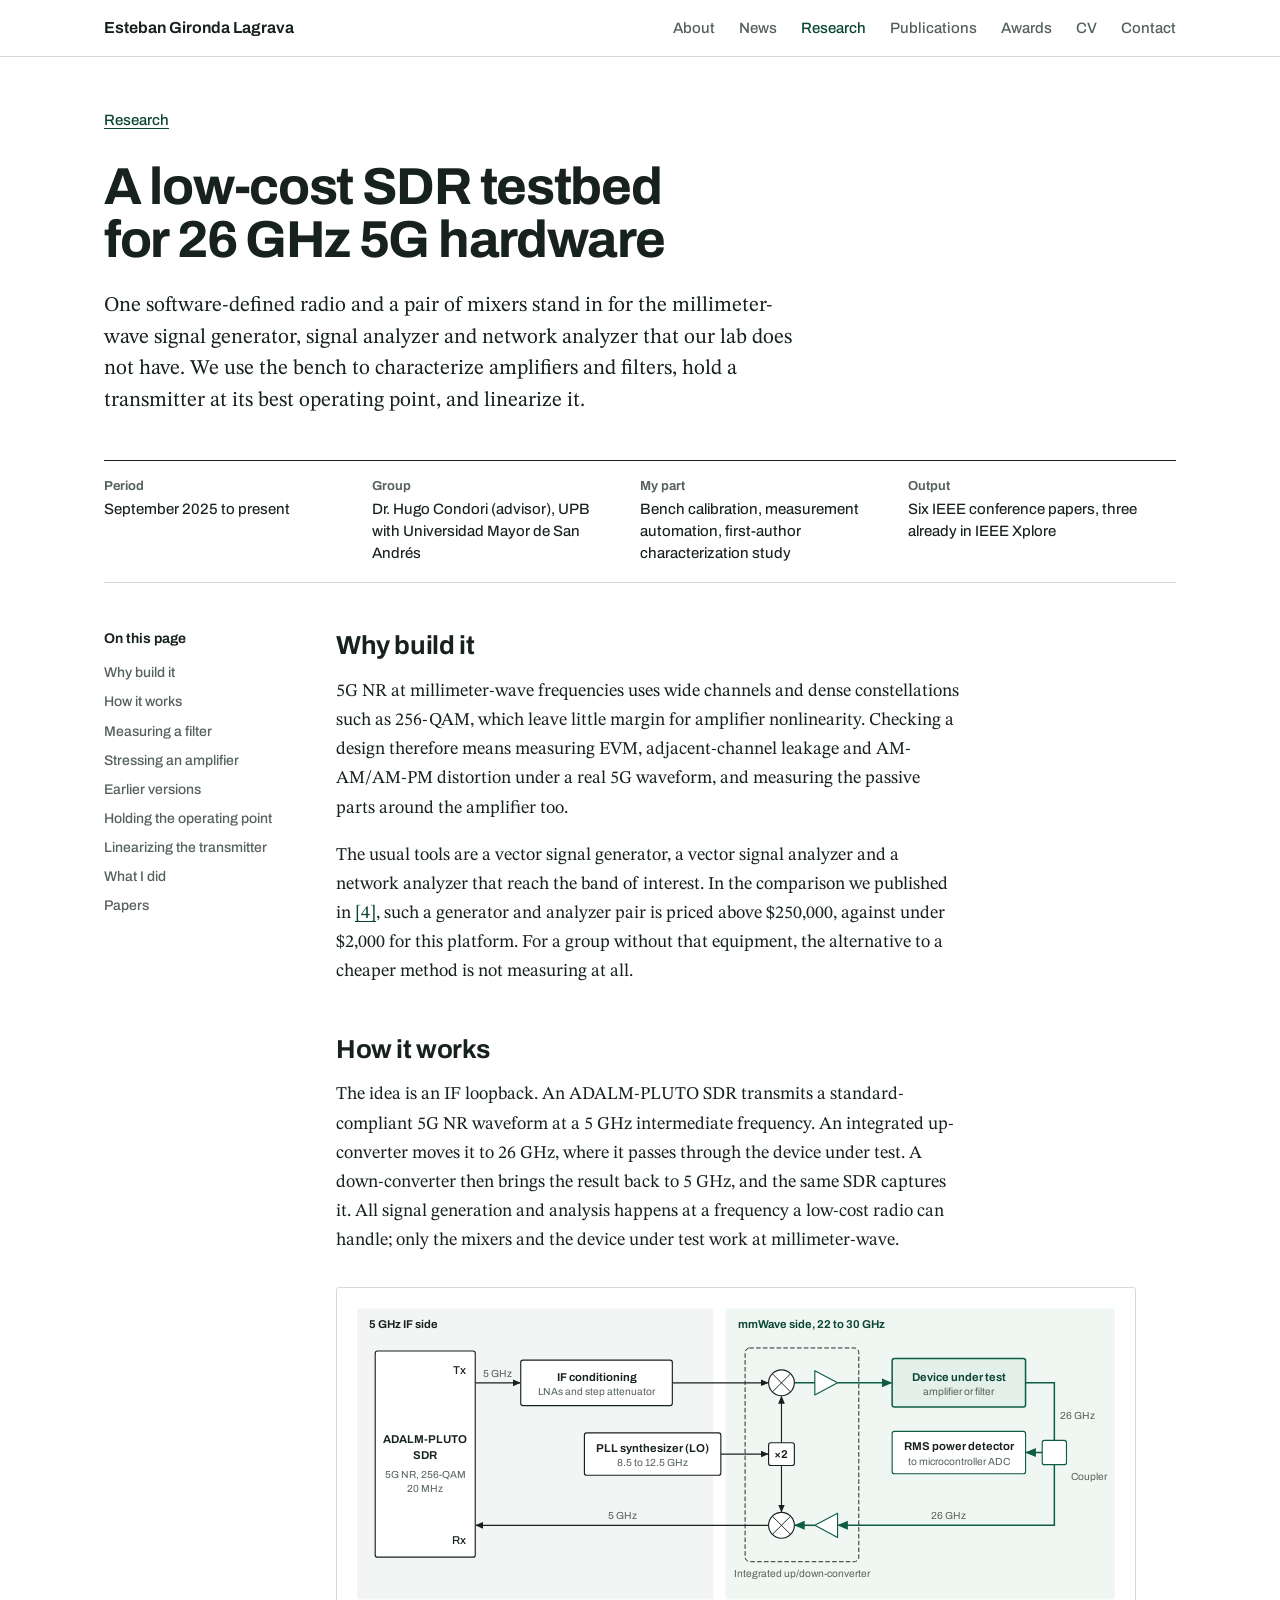
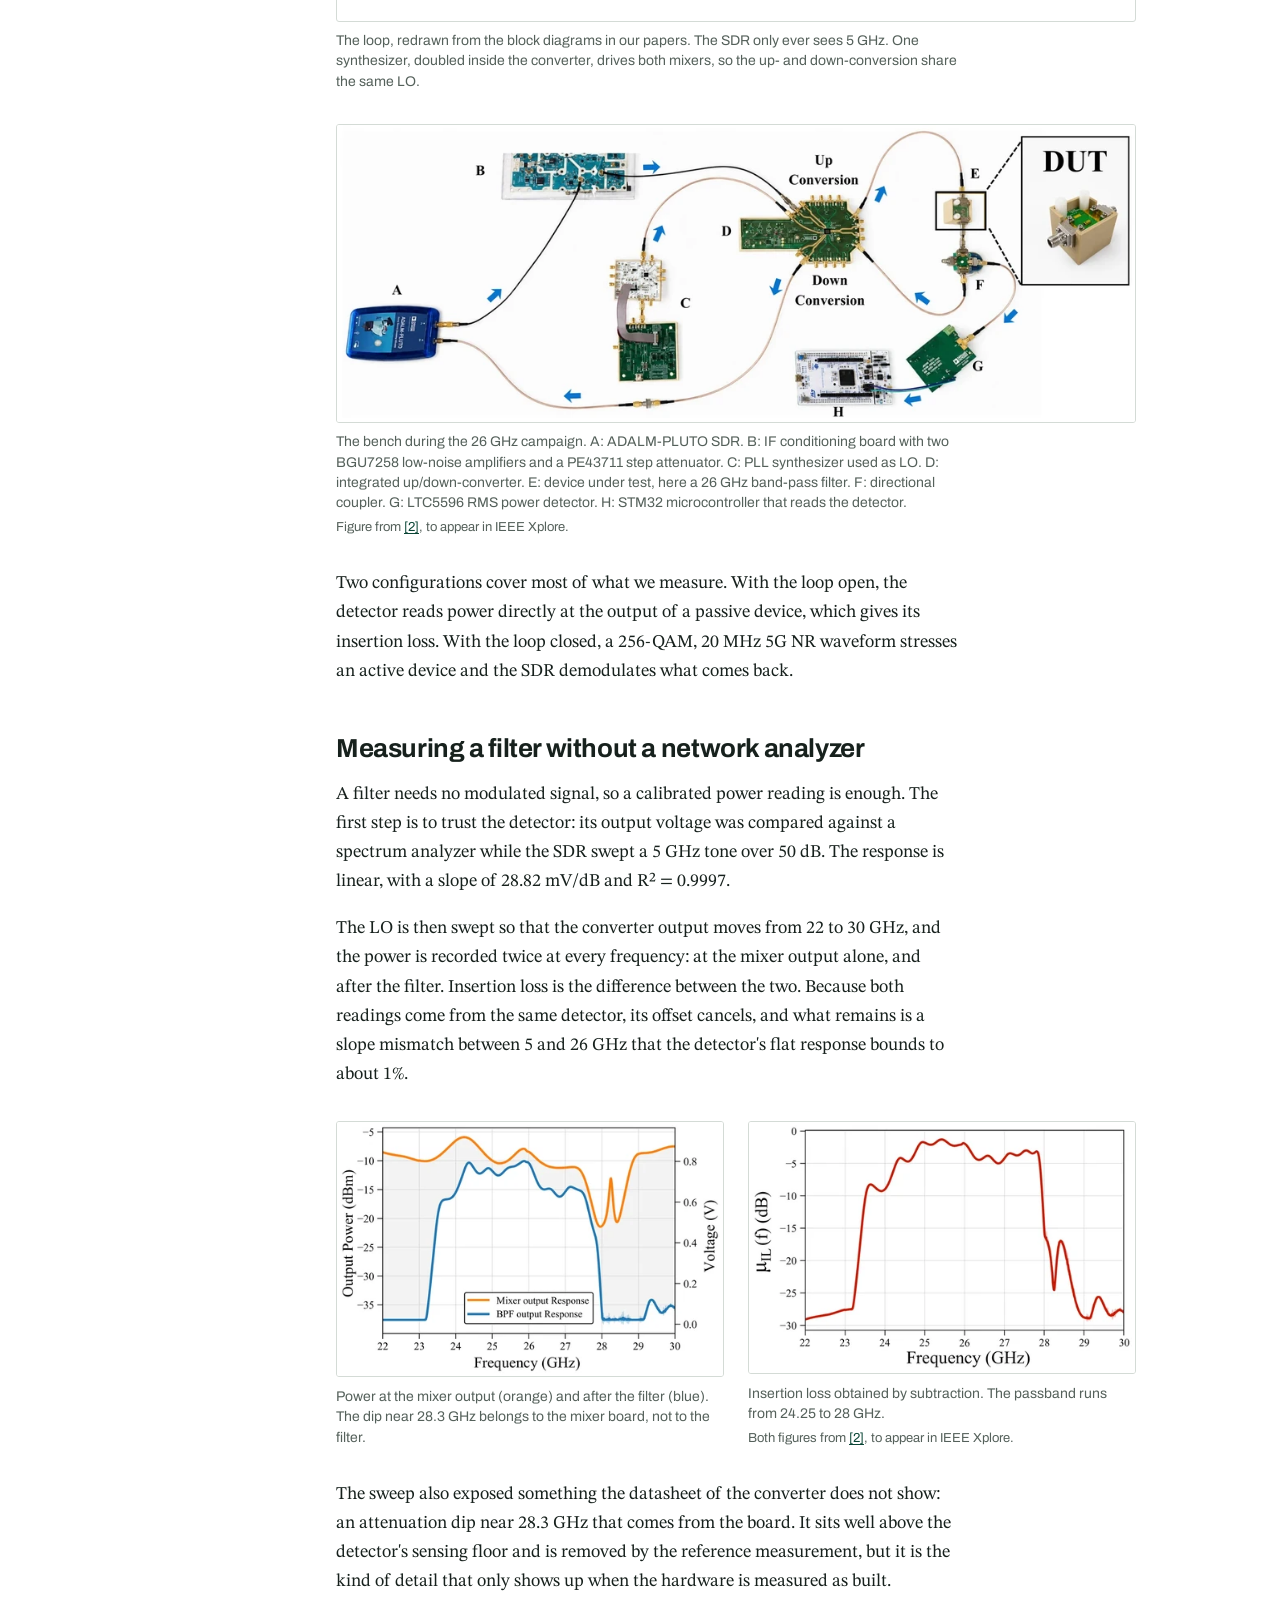
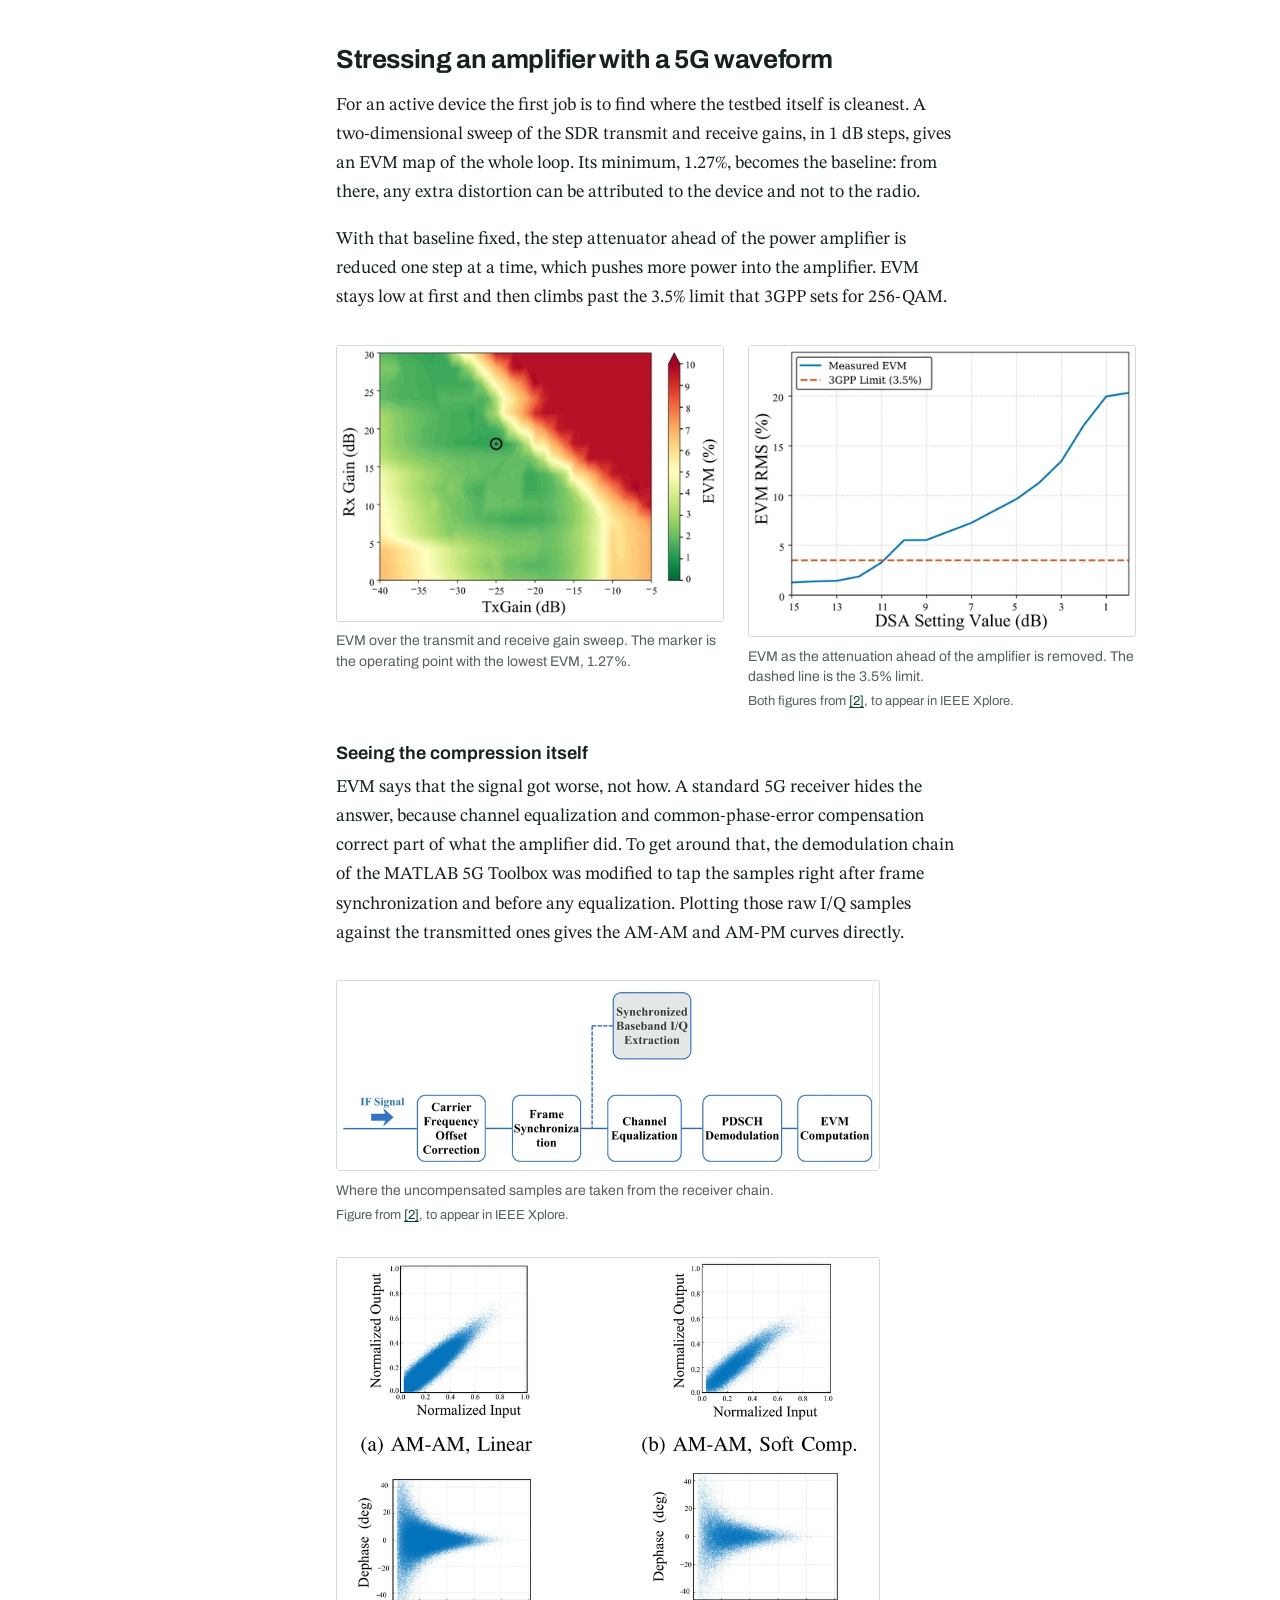
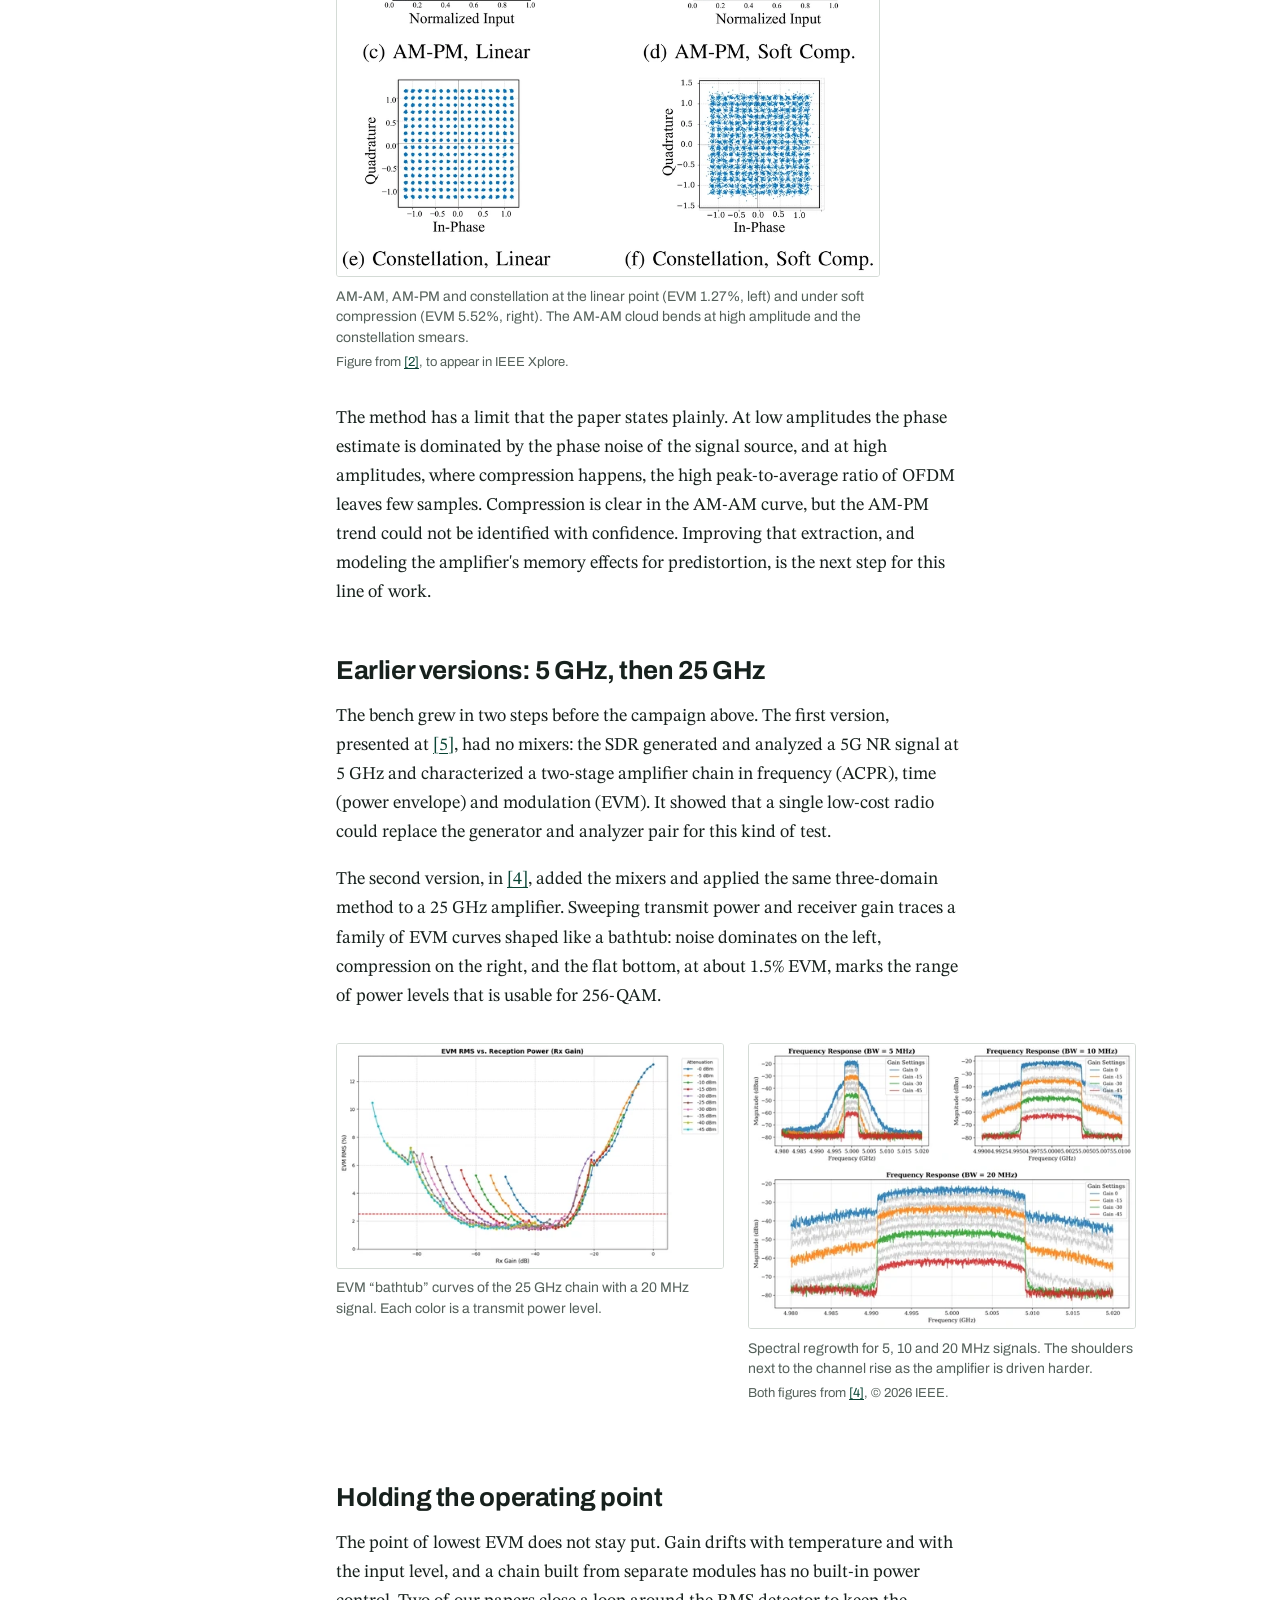
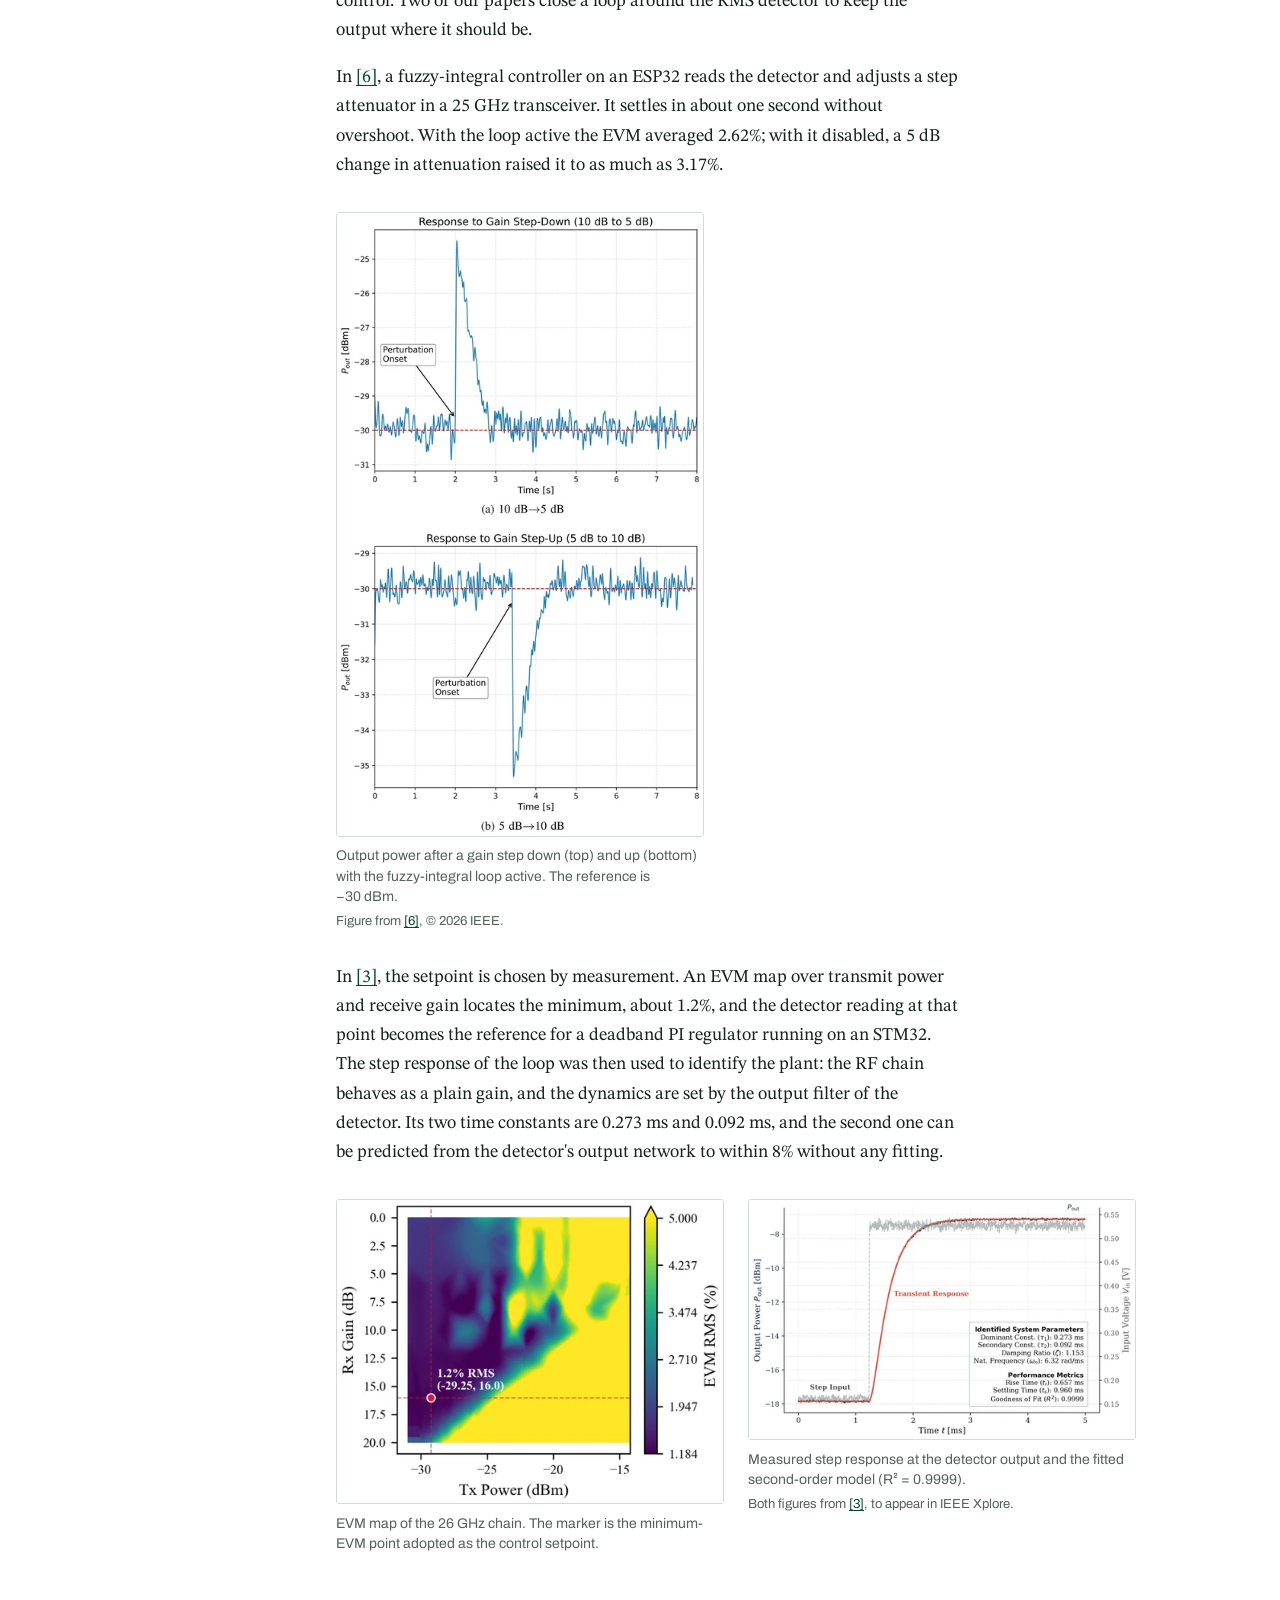
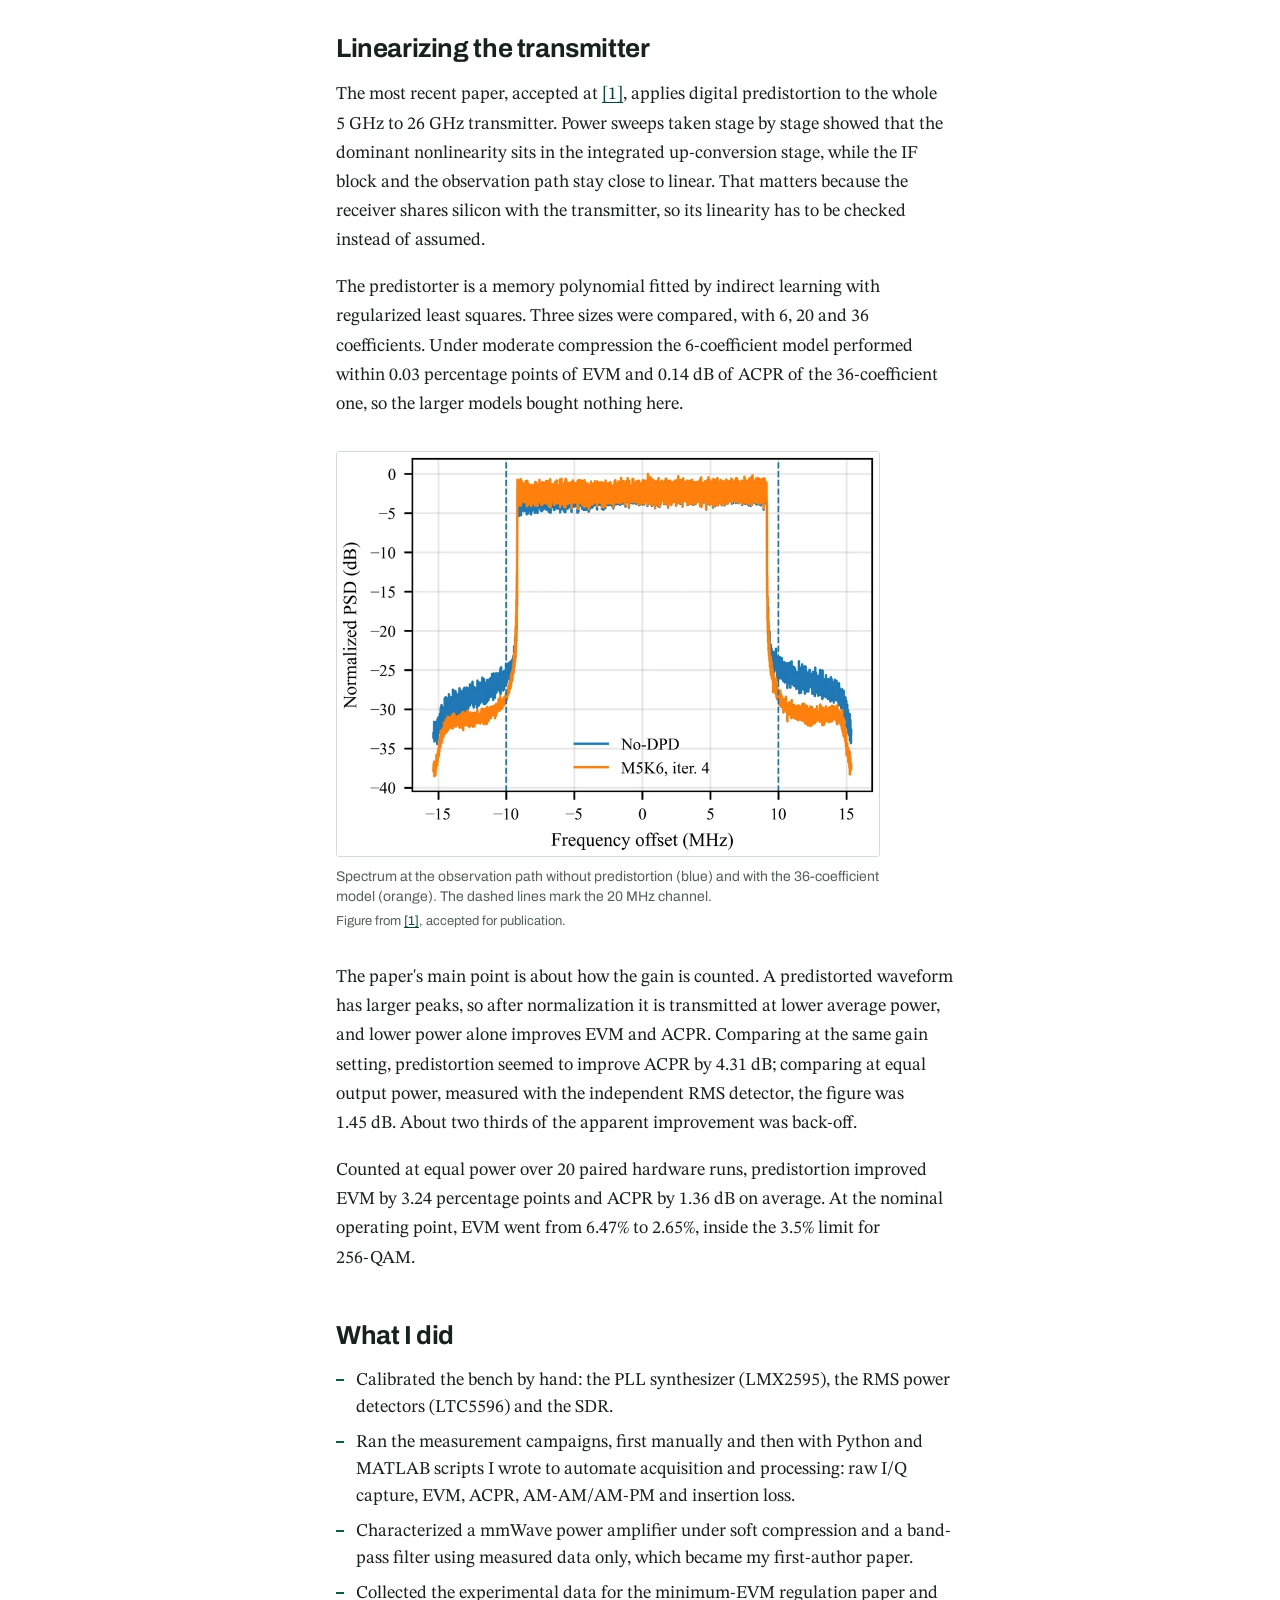
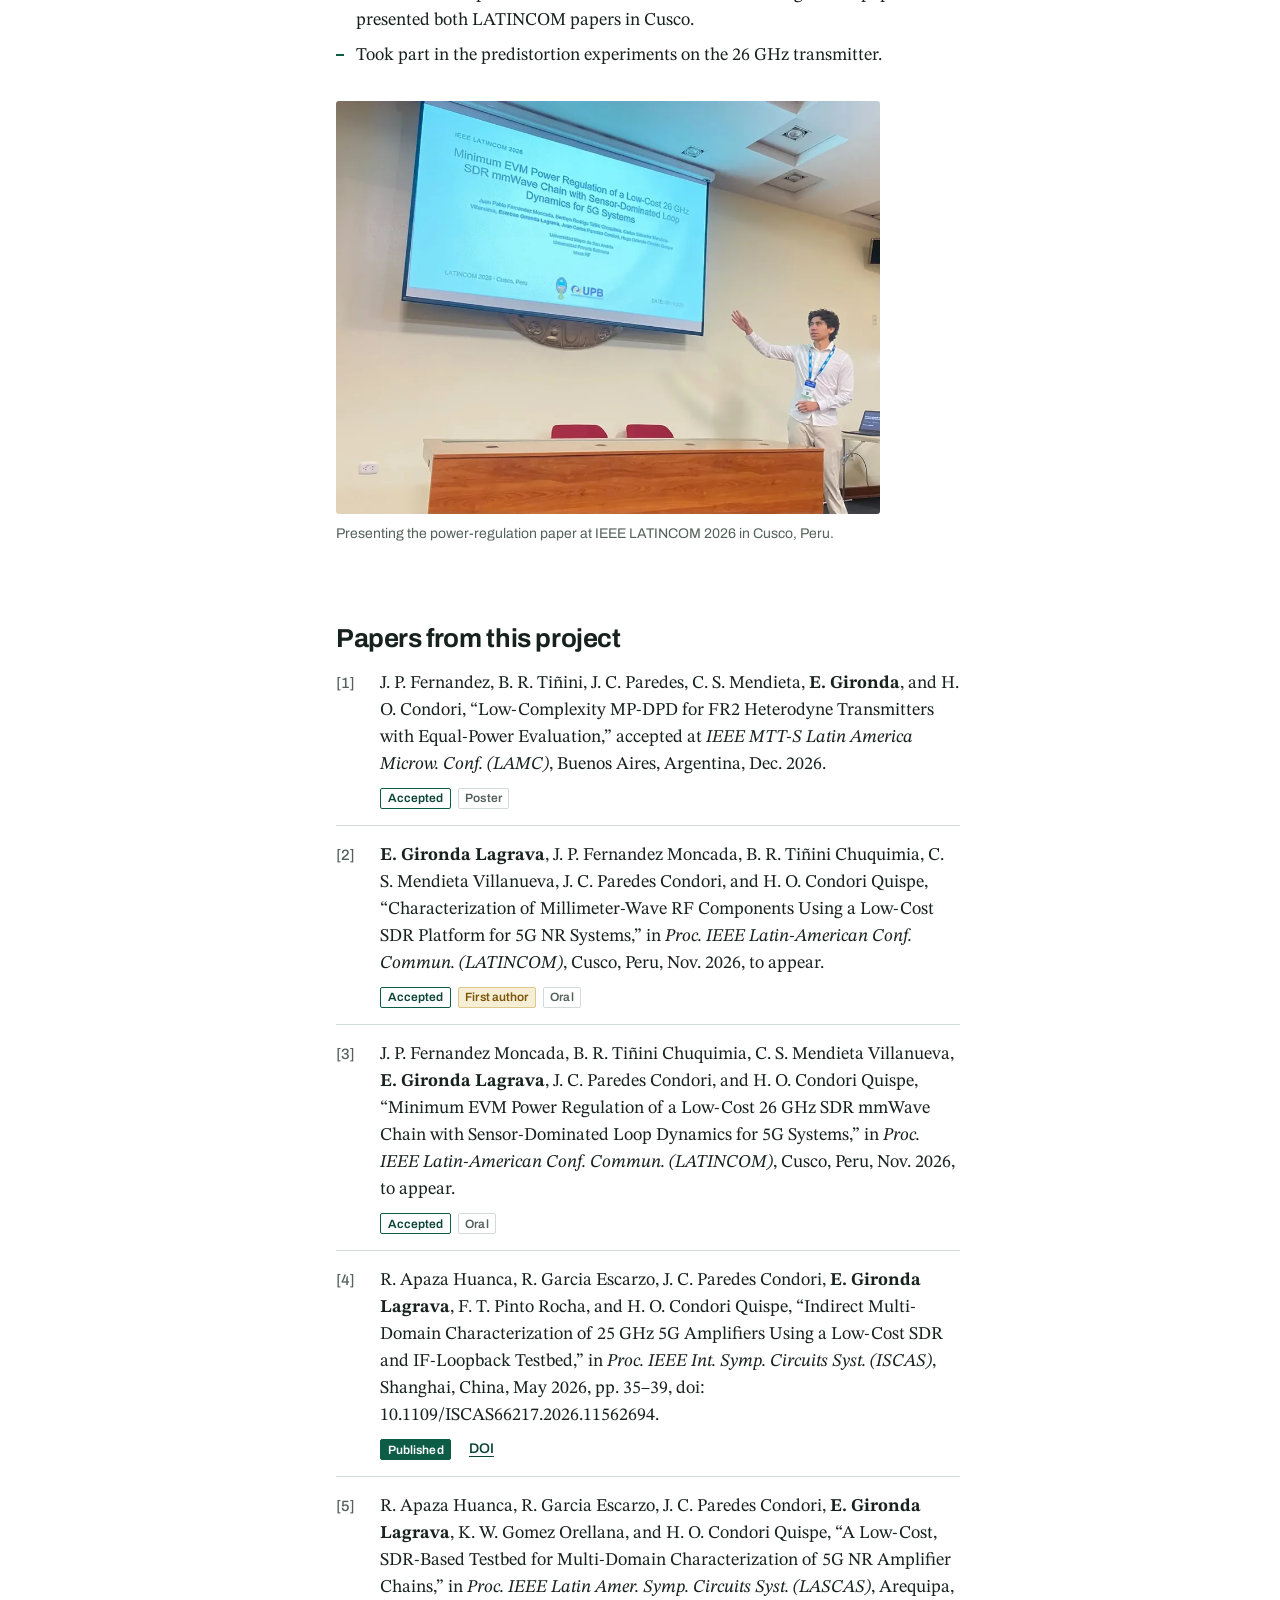
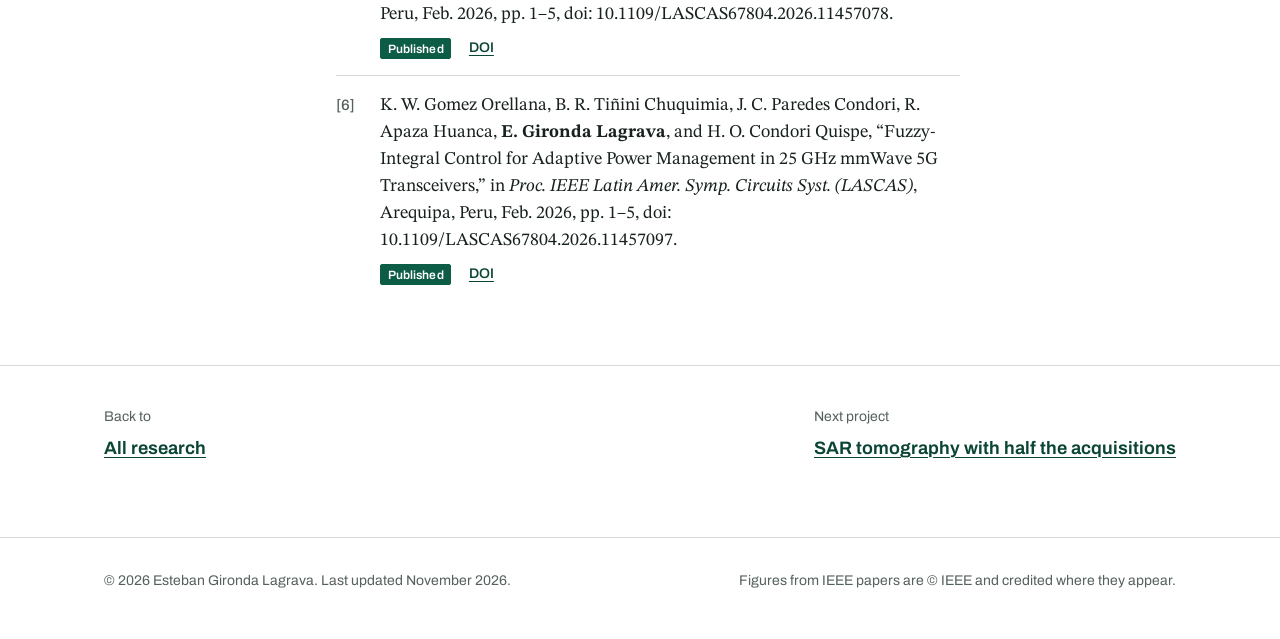
==== commit ddd58e55: "Add files via upload" ====
--- a/projects/mmwave-testbed.html
+++ b/projects/mmwave-testbed.html
@@ -158,7 +158,7 @@
           </figure>
 
           <figure class="fig">
-            <a href="../assets/img/research/mmwave-testbed-photo.webp"><img src="../assets/img/research/mmwave-testbed-photo.webp" width="1600" height="595" loading="lazy" alt="Photograph of the boards on a white bench, labelled A to H and joined by coaxial cables, with an inset showing the filter under test."></a>
+            <a href="../assets/img/research/mmwave-testbed-photo.webp"><img src="../assets/img/research/mmwave-testbed-photo.webp" srcset="../assets/img/research/mmwave-testbed-photo-w480.webp 480w, ../assets/img/research/mmwave-testbed-photo-w960.webp 960w, ../assets/img/research/mmwave-testbed-photo.webp 1600w" sizes="(max-width: 47.5rem) 89vw, 798px" width="1600" height="595" loading="lazy" alt="Photograph of the boards on a white bench, labelled A to H and joined by coaxial cables, with an inset showing the filter under test."></a>
             <figcaption>The bench during the 26&nbsp;GHz campaign. A: ADALM-PLUTO SDR. B: IF conditioning board with two BGU7258 low-noise amplifiers and a PE43711 step attenuator. C: PLL synthesizer used as LO. D: integrated up/down-converter. E: device under test, here a 26&nbsp;GHz band-pass filter. F: directional coupler. G: LTC5596 RMS power detector. H: STM32 microcontroller that reads the detector.
               <span class="credit">Figure from <a data-cite="latincom2026-char" href="../index.html#publications">LATINCOM 2026</a>, to appear in IEEE Xplore.</span></figcaption>
           </figure>
@@ -173,11 +173,11 @@
 
           <div class="fig-row">
             <figure class="fig">
-              <a href="../assets/img/research/mmwave-filter-power-sweep.webp"><img src="../assets/img/research/mmwave-filter-power-sweep.webp" width="1200" height="791" loading="lazy" alt="Output power against frequency from 22 to 30 GHz for the mixer alone and for the mixer followed by the band-pass filter."></a>
+              <a href="../assets/img/research/mmwave-filter-power-sweep.webp"><img src="../assets/img/research/mmwave-filter-power-sweep.webp" srcset="../assets/img/research/mmwave-filter-power-sweep-w480.webp 480w, ../assets/img/research/mmwave-filter-power-sweep-w960.webp 960w, ../assets/img/research/mmwave-filter-power-sweep.webp 1200w" sizes="(max-width: 47.5rem) 89vw, 386px" width="1200" height="791" loading="lazy" alt="Output power against frequency from 22 to 30 GHz for the mixer alone and for the mixer followed by the band-pass filter."></a>
               <figcaption>Power at the mixer output (orange) and after the filter (blue). The dip near 28.3&nbsp;GHz belongs to the mixer board, not to the filter.</figcaption>
             </figure>
             <figure class="fig">
-              <a href="../assets/img/research/mmwave-filter-insertion-loss.webp"><img src="../assets/img/research/mmwave-filter-insertion-loss.webp" width="1200" height="781" loading="lazy" alt="Insertion loss of the filter against frequency, flat near minus 3 dB between about 24 and 28 GHz and falling to about minus 28 dB outside."></a>
+              <a href="../assets/img/research/mmwave-filter-insertion-loss.webp"><img src="../assets/img/research/mmwave-filter-insertion-loss.webp" srcset="../assets/img/research/mmwave-filter-insertion-loss-w480.webp 480w, ../assets/img/research/mmwave-filter-insertion-loss-w960.webp 960w, ../assets/img/research/mmwave-filter-insertion-loss.webp 1200w" sizes="(max-width: 47.5rem) 89vw, 386px" width="1200" height="781" loading="lazy" alt="Insertion loss of the filter against frequency, flat near minus 3 dB between about 24 and 28 GHz and falling to about minus 28 dB outside."></a>
               <figcaption>Insertion loss obtained by subtraction. The passband runs from 24.25 to 28&nbsp;GHz.
                 <span class="credit">Both figures from <a data-cite="latincom2026-char" href="../index.html#publications">LATINCOM 2026</a>, to appear in IEEE Xplore.</span></figcaption>
             </figure>
@@ -193,11 +193,11 @@
 
           <div class="fig-row">
             <figure class="fig">
-              <a href="../assets/img/research/mmwave-evm-heatmap.webp"><img src="../assets/img/research/mmwave-evm-heatmap.webp" width="1200" height="854" loading="lazy" alt="Heat map of EVM over transmit gain and receive gain, with a low-EVM green region, a high-EVM red region at high gains and a marker at the minimum."></a>
+              <a href="../assets/img/research/mmwave-evm-heatmap.webp"><img src="../assets/img/research/mmwave-evm-heatmap.webp" srcset="../assets/img/research/mmwave-evm-heatmap-w480.webp 480w, ../assets/img/research/mmwave-evm-heatmap-w960.webp 960w, ../assets/img/research/mmwave-evm-heatmap.webp 1200w" sizes="(max-width: 47.5rem) 89vw, 386px" width="1200" height="854" loading="lazy" alt="Heat map of EVM over transmit gain and receive gain, with a low-EVM green region, a high-EVM red region at high gains and a marker at the minimum."></a>
               <figcaption>EVM over the transmit and receive gain sweep. The marker is the operating point with the lowest EVM, 1.27%.</figcaption>
             </figure>
             <figure class="fig">
-              <a href="../assets/img/research/mmwave-evm-vs-dsa.webp"><img src="../assets/img/research/mmwave-evm-vs-dsa.webp" width="1194" height="897" loading="lazy" alt="EVM against attenuator setting, rising from about 1.3 percent at 15 dB of attenuation to about 20 percent at 0 dB, crossing a dashed line at 3.5 percent."></a>
+              <a href="../assets/img/research/mmwave-evm-vs-dsa.webp"><img src="../assets/img/research/mmwave-evm-vs-dsa.webp" srcset="../assets/img/research/mmwave-evm-vs-dsa-w480.webp 480w, ../assets/img/research/mmwave-evm-vs-dsa-w960.webp 960w, ../assets/img/research/mmwave-evm-vs-dsa.webp 1194w" sizes="(max-width: 47.5rem) 89vw, 386px" width="1194" height="897" loading="lazy" alt="EVM against attenuator setting, rising from about 1.3 percent at 15 dB of attenuation to about 20 percent at 0 dB, crossing a dashed line at 3.5 percent."></a>
               <figcaption>EVM as the attenuation ahead of the amplifier is removed. The dashed line is the 3.5% limit.
                 <span class="credit">Both figures from <a data-cite="latincom2026-char" href="../index.html#publications">LATINCOM 2026</a>, to appear in IEEE Xplore.</span></figcaption>
             </figure>
@@ -207,13 +207,13 @@
           <p>EVM says that the signal got worse, not how. A standard 5G receiver hides the answer, because channel equalization and common-phase-error compensation correct part of what the amplifier did. To get around that, the demodulation chain of the MATLAB 5G Toolbox was modified to tap the samples right after frame synchronization and before any equalization. Plotting those raw I/Q samples against the transmitted ones gives the AM-AM and AM-PM curves directly.</p>
 
           <figure class="fig narrow">
-            <a href="../assets/img/research/mmwave-iq-extraction.webp"><img src="../assets/img/research/mmwave-iq-extraction.webp" width="1400" height="488" loading="lazy" alt="Receiver processing chain: carrier frequency offset correction, frame synchronization, channel equalization, PDSCH demodulation and EVM computation, with a branch after frame synchronization labelled synchronized baseband I/Q extraction."></a>
+            <a href="../assets/img/research/mmwave-iq-extraction.webp"><img src="../assets/img/research/mmwave-iq-extraction.webp" srcset="../assets/img/research/mmwave-iq-extraction-w480.webp 480w, ../assets/img/research/mmwave-iq-extraction-w960.webp 960w, ../assets/img/research/mmwave-iq-extraction.webp 1400w" sizes="(max-width: 47.5rem) 89vw, 542px" width="1400" height="488" loading="lazy" alt="Receiver processing chain: carrier frequency offset correction, frame synchronization, channel equalization, PDSCH demodulation and EVM computation, with a branch after frame synchronization labelled synchronized baseband I/Q extraction."></a>
             <figcaption>Where the uncompensated samples are taken from the receiver chain.
               <span class="credit">Figure from <a data-cite="latincom2026-char" href="../index.html#publications">LATINCOM 2026</a>, to appear in IEEE Xplore.</span></figcaption>
           </figure>
 
           <figure class="fig narrow">
-            <a href="../assets/img/research/mmwave-amam-ampm.webp"><img src="../assets/img/research/mmwave-amam-ampm.webp" width="1400" height="1598" loading="lazy" alt="Six panels: AM-AM, AM-PM and 256-QAM constellation, each at the linear operating point and under soft compression. Under compression the AM-AM cloud bends at high input amplitude and the constellation points smear."></a>
+            <a href="../assets/img/research/mmwave-amam-ampm.webp"><img src="../assets/img/research/mmwave-amam-ampm.webp" srcset="../assets/img/research/mmwave-amam-ampm-w480.webp 480w, ../assets/img/research/mmwave-amam-ampm-w960.webp 960w, ../assets/img/research/mmwave-amam-ampm.webp 1400w" sizes="(max-width: 47.5rem) 89vw, 542px" width="1400" height="1598" loading="lazy" alt="Six panels: AM-AM, AM-PM and 256-QAM constellation, each at the linear operating point and under soft compression. Under compression the AM-AM cloud bends at high input amplitude and the constellation points smear."></a>
             <figcaption>AM-AM, AM-PM and constellation at the linear point (EVM 1.27%, left) and under soft compression (EVM 5.52%, right). The AM-AM cloud bends at high amplitude and the constellation smears.
               <span class="credit">Figure from <a data-cite="latincom2026-char" href="../index.html#publications">LATINCOM 2026</a>, to appear in IEEE Xplore.</span></figcaption>
           </figure>
@@ -228,11 +228,11 @@
 
           <div class="fig-row">
             <figure class="fig">
-              <a href="../assets/img/research/mmwave-evm-bathtub.webp"><img src="../assets/img/research/mmwave-evm-bathtub.webp" width="1400" height="811" loading="lazy" alt="A family of EVM curves against receiver gain for ten transmit attenuation settings; each curve falls, stays flat near 1.5 percent and rises steeply."></a>
+              <a href="../assets/img/research/mmwave-evm-bathtub.webp"><img src="../assets/img/research/mmwave-evm-bathtub.webp" srcset="../assets/img/research/mmwave-evm-bathtub-w480.webp 480w, ../assets/img/research/mmwave-evm-bathtub-w960.webp 960w, ../assets/img/research/mmwave-evm-bathtub.webp 1400w" sizes="(max-width: 47.5rem) 89vw, 386px" width="1400" height="811" loading="lazy" alt="A family of EVM curves against receiver gain for ten transmit attenuation settings; each curve falls, stays flat near 1.5 percent and rises steeply."></a>
               <figcaption>EVM “bathtub” curves of the 25&nbsp;GHz chain with a 20&nbsp;MHz signal. Each color is a transmit power level.</figcaption>
             </figure>
             <figure class="fig">
-              <a href="../assets/img/research/mmwave-spectral-regrowth.webp"><img src="../assets/img/research/mmwave-spectral-regrowth.webp" width="1400" height="1029" loading="lazy" alt="Power spectral density of the down-converted signal for 5, 10 and 20 MHz bandwidths at several gain settings; the skirts next to the channel rise as gain increases."></a>
+              <a href="../assets/img/research/mmwave-spectral-regrowth.webp"><img src="../assets/img/research/mmwave-spectral-regrowth.webp" srcset="../assets/img/research/mmwave-spectral-regrowth-w480.webp 480w, ../assets/img/research/mmwave-spectral-regrowth-w960.webp 960w, ../assets/img/research/mmwave-spectral-regrowth.webp 1400w" sizes="(max-width: 47.5rem) 89vw, 386px" width="1400" height="1029" loading="lazy" alt="Power spectral density of the down-converted signal for 5, 10 and 20 MHz bandwidths at several gain settings; the skirts next to the channel rise as gain increases."></a>
               <figcaption>Spectral regrowth for 5, 10 and 20&nbsp;MHz signals. The shoulders next to the channel rise as the amplifier is driven harder.
                 <span class="credit">Both figures from <a data-cite="iscas2026" href="../index.html#publications">ISCAS 2026</a>, © 2026 IEEE.</span></figcaption>
             </figure>
@@ -245,7 +245,7 @@
           <p>In <a data-cite="lascas2026-fuzzy" href="../index.html#publications">LASCAS 2026</a>, a fuzzy-integral controller on an ESP32 reads the detector and adjusts a step attenuator in a 25&nbsp;GHz transceiver. It settles in about one second without overshoot. With the loop active the EVM averaged 2.62%; with it disabled, a 5&nbsp;dB change in attenuation raised it to as much as 3.17%.</p>
 
           <figure class="fig slim">
-            <a href="../assets/img/research/mmwave-fuzzy-transient.webp"><img src="../assets/img/research/mmwave-fuzzy-transient.webp" width="1000" height="1703" loading="lazy" alt="Output power against time for two disturbances. After a 5 dB gain step in either direction the power spikes and returns to the minus 30 dBm reference within about one second."></a>
+            <a href="../assets/img/research/mmwave-fuzzy-transient.webp"><img src="../assets/img/research/mmwave-fuzzy-transient.webp" srcset="../assets/img/research/mmwave-fuzzy-transient-w480.webp 480w, ../assets/img/research/mmwave-fuzzy-transient.webp 1000w" sizes="(max-width: 47.5rem) 89vw, 366px" width="1000" height="1703" loading="lazy" alt="Output power against time for two disturbances. After a 5 dB gain step in either direction the power spikes and returns to the minus 30 dBm reference within about one second."></a>
             <figcaption>Output power after a gain step down (top) and up (bottom) with the fuzzy-integral loop active. The reference is −30&nbsp;dBm.
               <span class="credit">Figure from <a data-cite="lascas2026-fuzzy" href="../index.html#publications">LASCAS 2026</a>, © 2026 IEEE.</span></figcaption>
           </figure>
@@ -253,11 +253,11 @@
 
           <div class="fig-row">
             <figure class="fig">
-              <a href="../assets/img/research/mmwave-evm-map-setpoint.webp"><img src="../assets/img/research/mmwave-evm-map-setpoint.webp" width="1200" height="943" loading="lazy" alt="Map of EVM over transmit power and receive gain with a marker at 1.2 percent RMS, at minus 29.25 dBm and 16 dB."></a>
+              <a href="../assets/img/research/mmwave-evm-map-setpoint.webp"><img src="../assets/img/research/mmwave-evm-map-setpoint.webp" srcset="../assets/img/research/mmwave-evm-map-setpoint-w480.webp 480w, ../assets/img/research/mmwave-evm-map-setpoint-w960.webp 960w, ../assets/img/research/mmwave-evm-map-setpoint.webp 1200w" sizes="(max-width: 47.5rem) 89vw, 386px" width="1200" height="943" loading="lazy" alt="Map of EVM over transmit power and receive gain with a marker at 1.2 percent RMS, at minus 29.25 dBm and 16 dB."></a>
               <figcaption>EVM map of the 26&nbsp;GHz chain. The marker is the minimum-EVM point adopted as the control setpoint.</figcaption>
             </figure>
             <figure class="fig">
-              <a href="../assets/img/research/mmwave-step-response.webp"><img src="../assets/img/research/mmwave-step-response.webp" width="1400" height="865" loading="lazy" alt="Measured step response at the detector output over 5 milliseconds with a fitted second-order curve on top; the fit reports R squared of 0.9999."></a>
+              <a href="../assets/img/research/mmwave-step-response.webp"><img src="../assets/img/research/mmwave-step-response.webp" srcset="../assets/img/research/mmwave-step-response-w480.webp 480w, ../assets/img/research/mmwave-step-response-w960.webp 960w, ../assets/img/research/mmwave-step-response.webp 1400w" sizes="(max-width: 47.5rem) 89vw, 386px" width="1400" height="865" loading="lazy" alt="Measured step response at the detector output over 5 milliseconds with a fitted second-order curve on top; the fit reports R squared of 0.9999."></a>
               <figcaption>Measured step response at the detector output and the fitted second-order model (R² = 0.9999).
                 <span class="credit">Both figures from <a data-cite="latincom2026-evm" href="../index.html#publications">LATINCOM 2026</a>, to appear in IEEE Xplore.</span></figcaption>
             </figure>
@@ -270,7 +270,7 @@
           <p>The predistorter is a memory polynomial fitted by indirect learning with regularized least squares. Three sizes were compared, with 6, 20 and 36 coefficients. Under moderate compression the 6-coefficient model performed within 0.03 percentage points of EVM and 0.14&nbsp;dB of ACPR of the 36-coefficient one, so the larger models bought nothing here.</p>
 
           <figure class="fig narrow">
-            <a href="../assets/img/research/mmwave-dpd-psd.webp"><img src="../assets/img/research/mmwave-dpd-psd.webp" width="1300" height="970" loading="lazy" alt="Normalized power spectral density against frequency offset, without predistortion and with it; the skirts outside the 20 MHz channel are a few dB lower with predistortion."></a>
+            <a href="../assets/img/research/mmwave-dpd-psd.webp"><img src="../assets/img/research/mmwave-dpd-psd.webp" srcset="../assets/img/research/mmwave-dpd-psd-w480.webp 480w, ../assets/img/research/mmwave-dpd-psd-w960.webp 960w, ../assets/img/research/mmwave-dpd-psd.webp 1300w" sizes="(max-width: 47.5rem) 89vw, 542px" width="1300" height="970" loading="lazy" alt="Normalized power spectral density against frequency offset, without predistortion and with it; the skirts outside the 20 MHz channel are a few dB lower with predistortion."></a>
             <figcaption>Spectrum at the observation path without predistortion (blue) and with the 36-coefficient model (orange). The dashed lines mark the 20&nbsp;MHz channel.
               <span class="credit">Figure from <a data-cite="lamc2026" href="../index.html#publications">LAMC 2026</a>, accepted for publication.</span></figcaption>
           </figure>
@@ -290,7 +290,7 @@
           </ul>
 
           <figure class="fig narrow">
-            <img src="../assets/img/photos/latincom-2026-talk-evm.webp" width="1280" height="974" loading="lazy" alt="Esteban pointing at a projected title slide: Minimum EVM Power Regulation of a Low-Cost 26 GHz SDR mmWave Chain with Sensor-Dominated Loop Dynamics for 5G Systems.">
+            <img src="../assets/img/photos/latincom-2026-talk-evm.webp" srcset="../assets/img/photos/latincom-2026-talk-evm-w360.webp 360w, ../assets/img/photos/latincom-2026-talk-evm-w480.webp 480w, ../assets/img/photos/latincom-2026-talk-evm-w960.webp 960w, ../assets/img/photos/latincom-2026-talk-evm.webp 1280w" sizes="(max-width: 47.5rem) 90vw, 544px" width="1280" height="974" loading="lazy" alt="Esteban pointing at a projected title slide: Minimum EVM Power Regulation of a Low-Cost 26 GHz SDR mmWave Chain with Sensor-Dominated Loop Dynamics for 5G Systems.">
             <figcaption>Presenting the power-regulation paper at IEEE LATINCOM 2026 in Cusco, Peru.</figcaption>
           </figure>
         </section>
--- a/assets/css/style.css
+++ b/assets/css/style.css
@@ -154,42 +154,104 @@
 .top nav a:hover,
 .top nav a[aria-current="page"] { color: var(--mask-deep); }
 
-/* ----- about / hero ----------------------------------------------------- */
-
-.about { padding-block: 4rem 3.5rem; }
-
-.about-grid {
-  display: grid;
-  grid-template-columns: minmax(0, 1fr) 15rem;
-  gap: 2rem 4rem;
-  align-items: start;
-}
-
-.about h1 {
-  font-size: clamp(2.375rem, 1.3rem + 4.4vw, 4rem);
+/* ----- hero ------------------------------------------------------------ */
+
+.hero {
+  --hero-bg: var(--paper);
+  --hero-ink: var(--ink);
+  --hero-soft: var(--muted);
+  --hero-brass: var(--brass);
+  position: relative;
+  overflow: hidden;
+  background: var(--hero-bg);
+  color: var(--hero-ink);
+  padding-block: 4.75rem 5rem;
+}
+
+/* 256-QAM constellation under soft compression: outer points pulled in and rotated */
+.qam {
+  position: absolute;
+  z-index: 0;
+  top: 50%;
+  right: max(-15rem, calc((100% - 70rem) / 2 - 12rem));
+  width: 30rem;
+  height: auto;
+  transform: translateY(-50%);
+  overflow: visible;
+}
+.qam circle { fill: rgba(13, 92, 70, 0.14); }
+.qam .axis { stroke: rgba(13, 92, 70, 0.1); stroke-width: 1; fill: none; }
+
+.hero-grid {
+  position: relative;
+  z-index: 1;
+  display: grid;
+  grid-template-columns: 15rem minmax(0, 1fr);
+  gap: 2rem 3.75rem;
+  align-items: center;
+}
+
+.portrait {
+  width: 100%;
+  aspect-ratio: 1;
+  border-radius: 50%;
+  object-fit: cover;
+  padding: 6px;
+  background: var(--hero-bg);
+  border: 3px solid var(--brass-rule);
+}
+
+.hero-text { max-width: 39rem; }
+
+.hero h1 {
+  font-size: clamp(2.375rem, 1.35rem + 3.6vw, 3.75rem);
   font-weight: 720;
   letter-spacing: -0.028em;
-  line-height: 0.98;
-}
-.about .role {
-  font-family: var(--sans);
-  font-size: 1.125rem;
-  font-weight: 450;
-  line-height: 1.4;
-  color: var(--muted);
-  margin: 1.1rem 0 1.9rem;
+  line-height: 1;
+}
+.statement {
+  font-family: var(--serif);
+  font-size: clamp(1.3125rem, 1.05rem + 0.9vw, 1.6875rem);
+  line-height: 1.32;
+  margin: 1.1rem 0 1rem;
   max-width: 34rem;
 }
-.about .bio { max-width: var(--measure); }
-
-.portrait {
-  width: 100%;
-  aspect-ratio: 4 / 5;
-  object-fit: cover;
+.role {
+  font: 450 1rem/1.5 var(--sans);
+  color: var(--hero-soft);
+  max-width: 33rem;
+}
+.seeking {
+  font: 500 1rem/1.5 var(--sans);
+  color: var(--hero-brass);
+  border-left: 3px solid var(--hero-brass);
+  padding-left: 0.85rem;
+  margin-top: 1.4rem;
+  max-width: 33rem;
+}
+.hero-actions {
+  display: flex;
+  flex-wrap: wrap;
+  align-items: center;
+  gap: 0.75rem 1.5rem;
+  margin-top: 2rem;
+  font: 500 0.9375rem/1.2 var(--sans);
+}
+.hero .btn-light {
+  background: var(--mask);
+  color: #fff;
+  text-decoration: none;
+  font-weight: 600;
+  padding: 0.8rem 1.15rem;
   border-radius: 3px;
-  border: 1px solid var(--rule);
-  background: var(--wash);
-}
+}
+.hero .btn-light:hover { background: var(--mask-deep); }
+
+/* ----- about ------------------------------------------------------------ */
+
+.bio p { max-width: var(--measure); }
+.band-about .chain.full { grid-column: 1 / -1; }
+.band-about .pair { grid-column: 2; margin-top: 0; max-width: 46rem; }
 
 .actions {
   display: flex;
@@ -212,9 +274,9 @@
 
 /* the signal chain: the one drawn element on the page */
 .chain {
-  margin-top: 3.5rem;
-  padding-top: 2rem;
-  border-top: 1px solid var(--rule);
+  margin-block: 1rem 0.5rem;
+  padding-block: 2rem;
+  border-block: 1px solid var(--rule);
 }
 .chain svg { width: 100%; overflow: visible; }
 .chain-note {
@@ -261,7 +323,8 @@
   gap: 2rem 4rem;
   margin-top: 3rem;
 }
-.pair h2 {
+.pair h2,
+.pair h3 {
   font-size: 1.0625rem;
   font-weight: 650;
   margin-bottom: 0.8rem;
@@ -637,7 +700,8 @@
 @media (max-width: 60rem) {
   :root { --gap: 2.5rem; --rail: 9rem; }
   .top nav ul { gap: 1.1rem; }
-  .about-grid { gap: 2rem 2.5rem; grid-template-columns: minmax(0, 1fr) 12rem; }
+  .hero-grid { grid-template-columns: 12rem minmax(0, 1fr); gap: 2rem 2.75rem; }
+  .qam { width: 26rem; opacity: 0.8; }
   .glance { grid-template-columns: repeat(2, minmax(0, 1fr)); }
   .glance > div:nth-child(n + 3) { border-top: 1px solid var(--rule); }
 }
@@ -653,11 +717,14 @@
   .top nav::-webkit-scrollbar { display: none; }
   .top nav ul { padding: 0.45rem 1.25rem 0.55rem; gap: 1.35rem; width: max-content; }
 
-  .about { padding-block: 2.25rem 2.75rem; }
-  .about-grid { grid-template-columns: minmax(0, 1fr); }
-  .about-photo { order: -1; width: 8.5rem; }
-  .about .role { font-size: 1.0625rem; margin-bottom: 1.5rem; }
-  .chain { margin-top: 2.5rem; padding-top: 1.5rem; }
+  .hero { padding-block: 2.5rem 3rem; }
+  .hero-grid { grid-template-columns: minmax(0, 1fr); gap: 1.6rem; }
+  .portrait { width: 8.5rem; padding: 4px; }
+  .qam { width: 21rem; top: -3.5rem; right: -7rem; transform: none; opacity: 0.75; }
+  .statement { margin-top: 0.9rem; }
+  .hero-actions { gap: 0.75rem 1.25rem; margin-top: 1.6rem; }
+  .band-about .pair { grid-column: 1; }
+  .chain { padding-block: 1.5rem; }
   .sch.strip text { display: none; }
   .sch.strip .wire, .sch.strip .part, .sch.strip .thin { stroke-width: 3.4; }
   .sch.strip .wire.rf, .sch.strip .dut { stroke-width: 4.4; }
@@ -700,9 +767,53 @@
 }
 
 @media print {
-  .top, .skip, .more, .toc, .next, .chain { display: none !important; }
+  .top, .skip, .more, .toc, .next, .chain, .lightbox { display: none !important; }
   body { font-size: 11pt; }
-  .band, .about { padding-block: 1.25rem; }
+  .band { padding-block: 1.25rem; }
+  .hero { padding-block: 0 1rem; }
+  .qam { display: none; }
   .news li[hidden] { display: grid; }
   a { color: inherit; }
 }
+
+/* ----- full-size viewer for photos and figures ------------------------- */
+
+.zoom, .fig a { cursor: zoom-in; }
+.lightbox {
+  border: 0;
+  padding: 0;
+  background: transparent;
+  max-width: min(94vw, 90rem);
+  max-height: 96vh;
+  overflow: visible;
+}
+.lightbox::backdrop { background: rgba(8, 28, 22, 0.95); }
+.lightbox figure { margin: 0; }
+.lightbox img {
+  max-width: 100%;
+  max-height: 82vh;
+  width: auto;
+  height: auto;
+  margin-inline: auto;
+  border-radius: 3px;
+  background: #fff;
+}
+.lightbox figcaption {
+  color: #fff;
+  font: 400 0.9375rem/1.45 var(--sans);
+  max-width: 52rem;
+  margin: 0.8rem auto 0;
+  text-align: center;
+}
+.lightbox-close {
+  position: fixed;
+  top: 0.9rem;
+  right: 0.9rem;
+  background: #fff;
+  color: var(--mask-deep);
+  border: 0;
+  border-radius: 3px;
+  padding: 0.55rem 0.85rem;
+  font: 600 0.875rem/1 var(--sans);
+  cursor: pointer;
+}
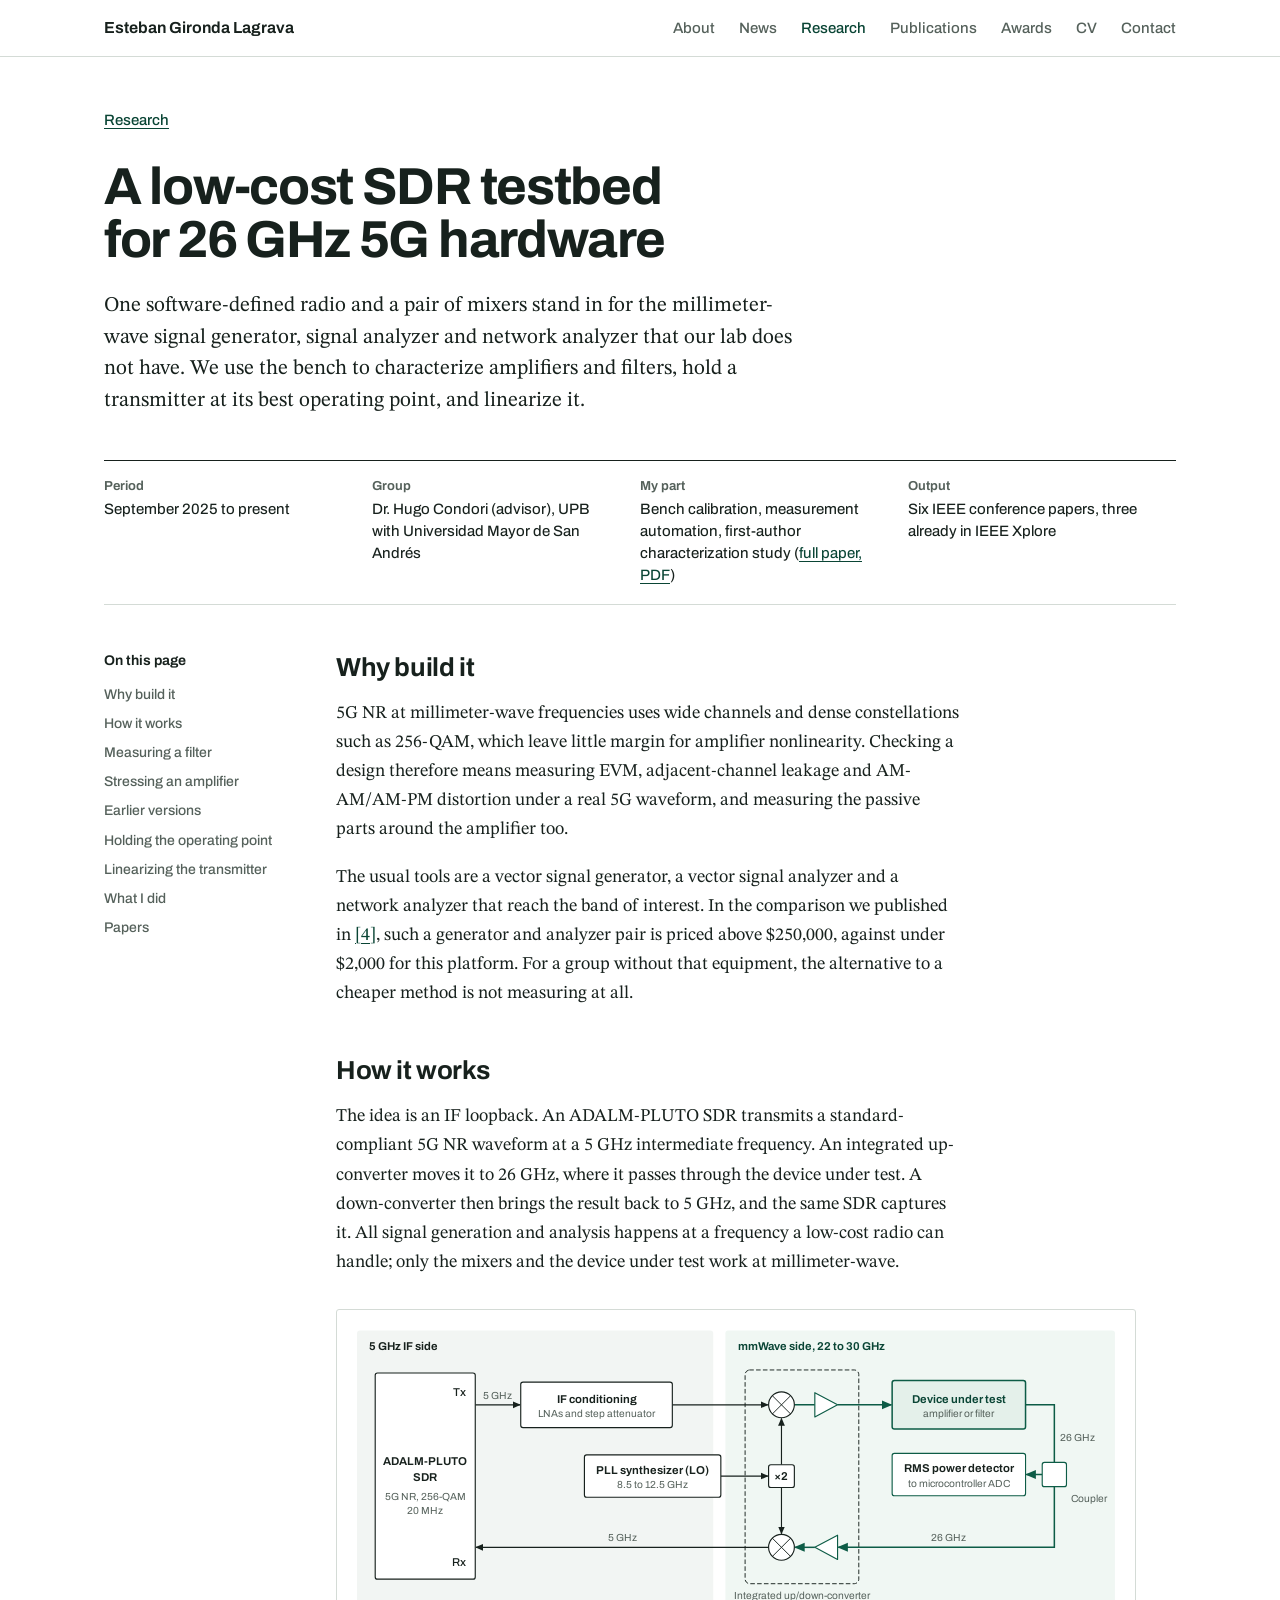
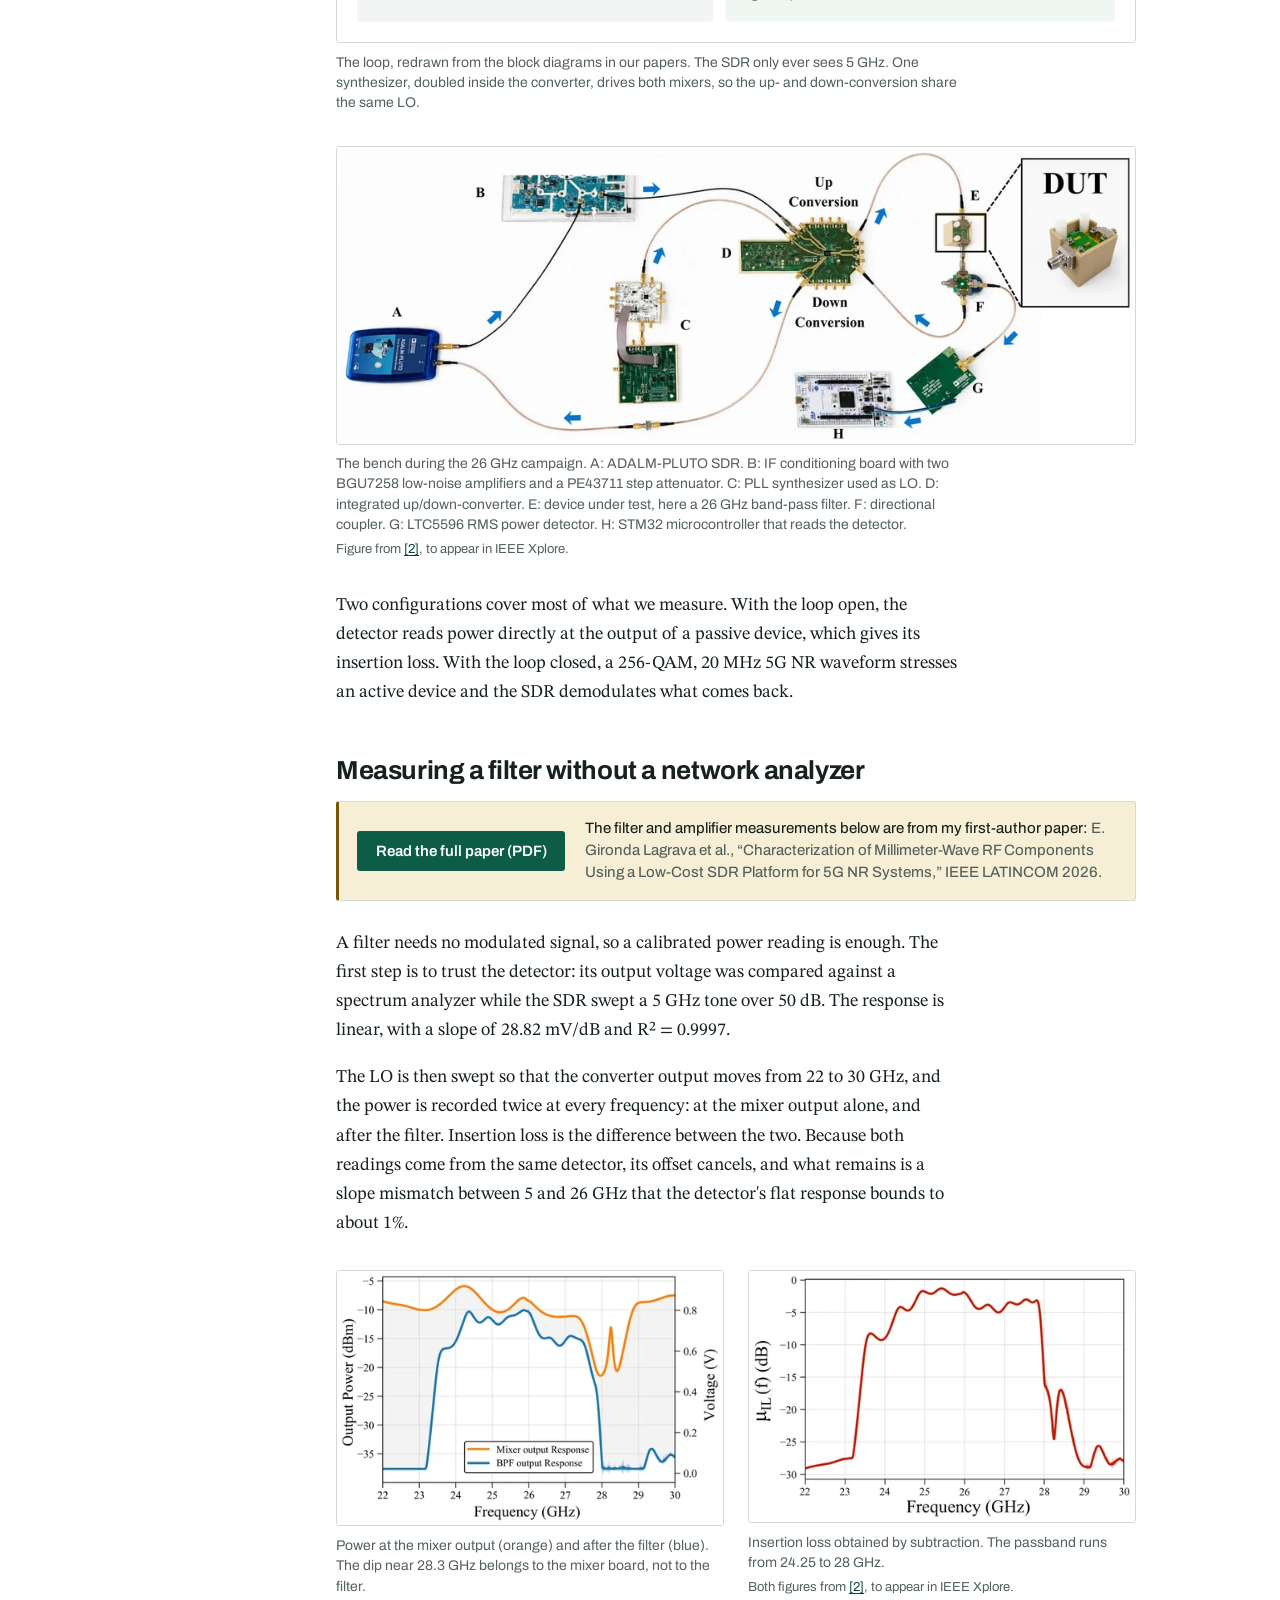
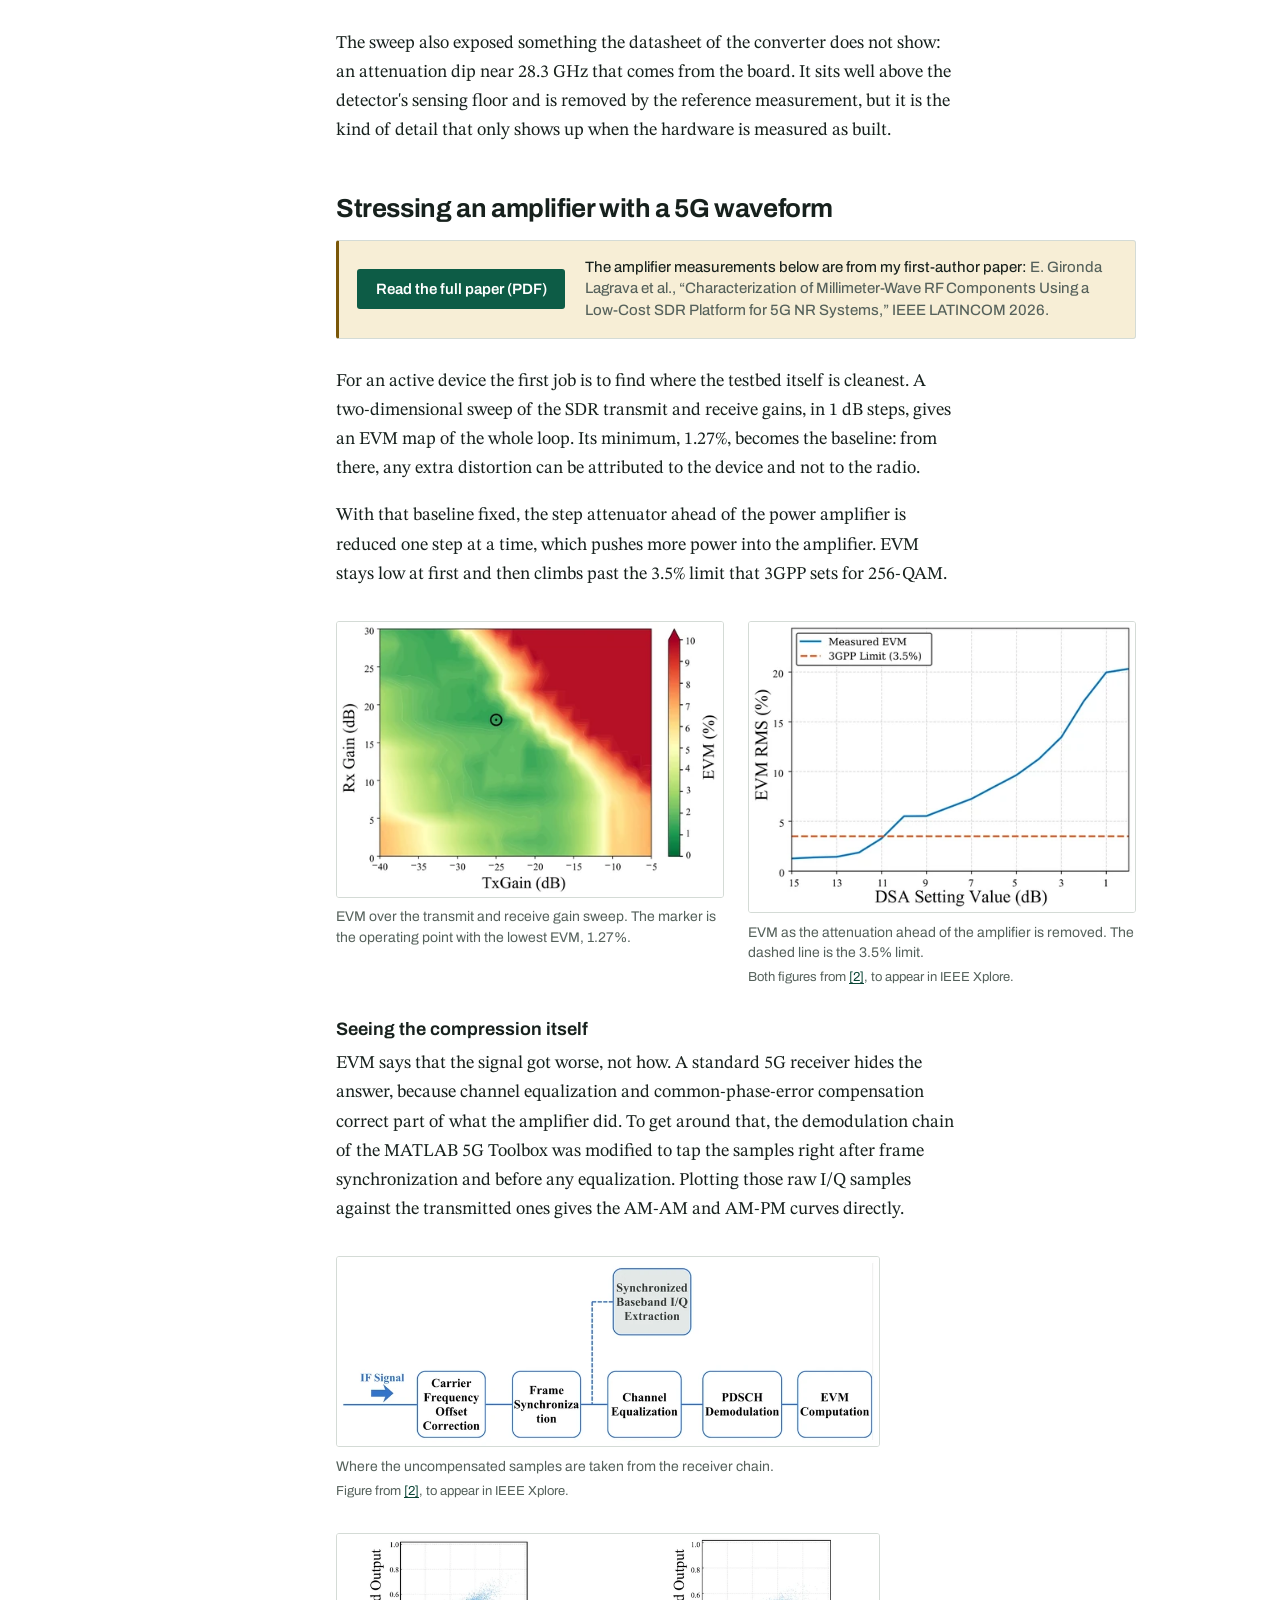
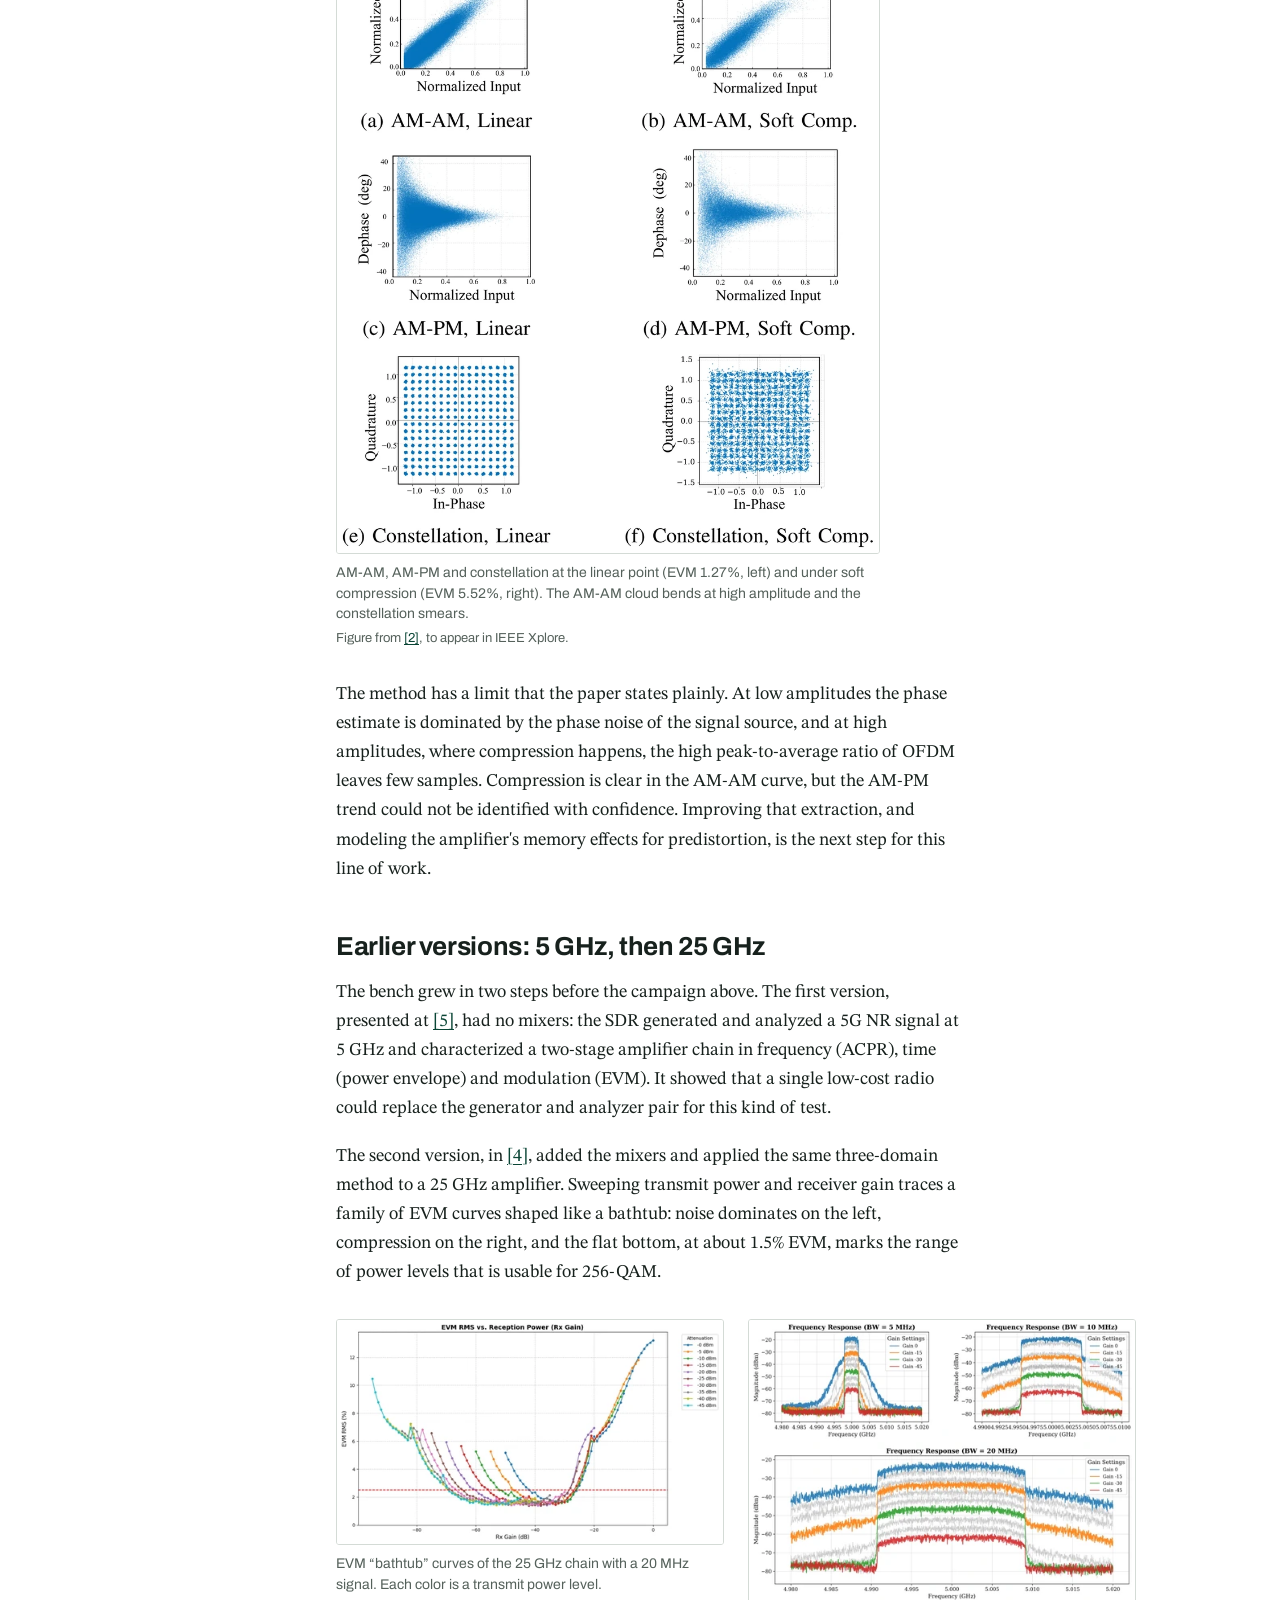
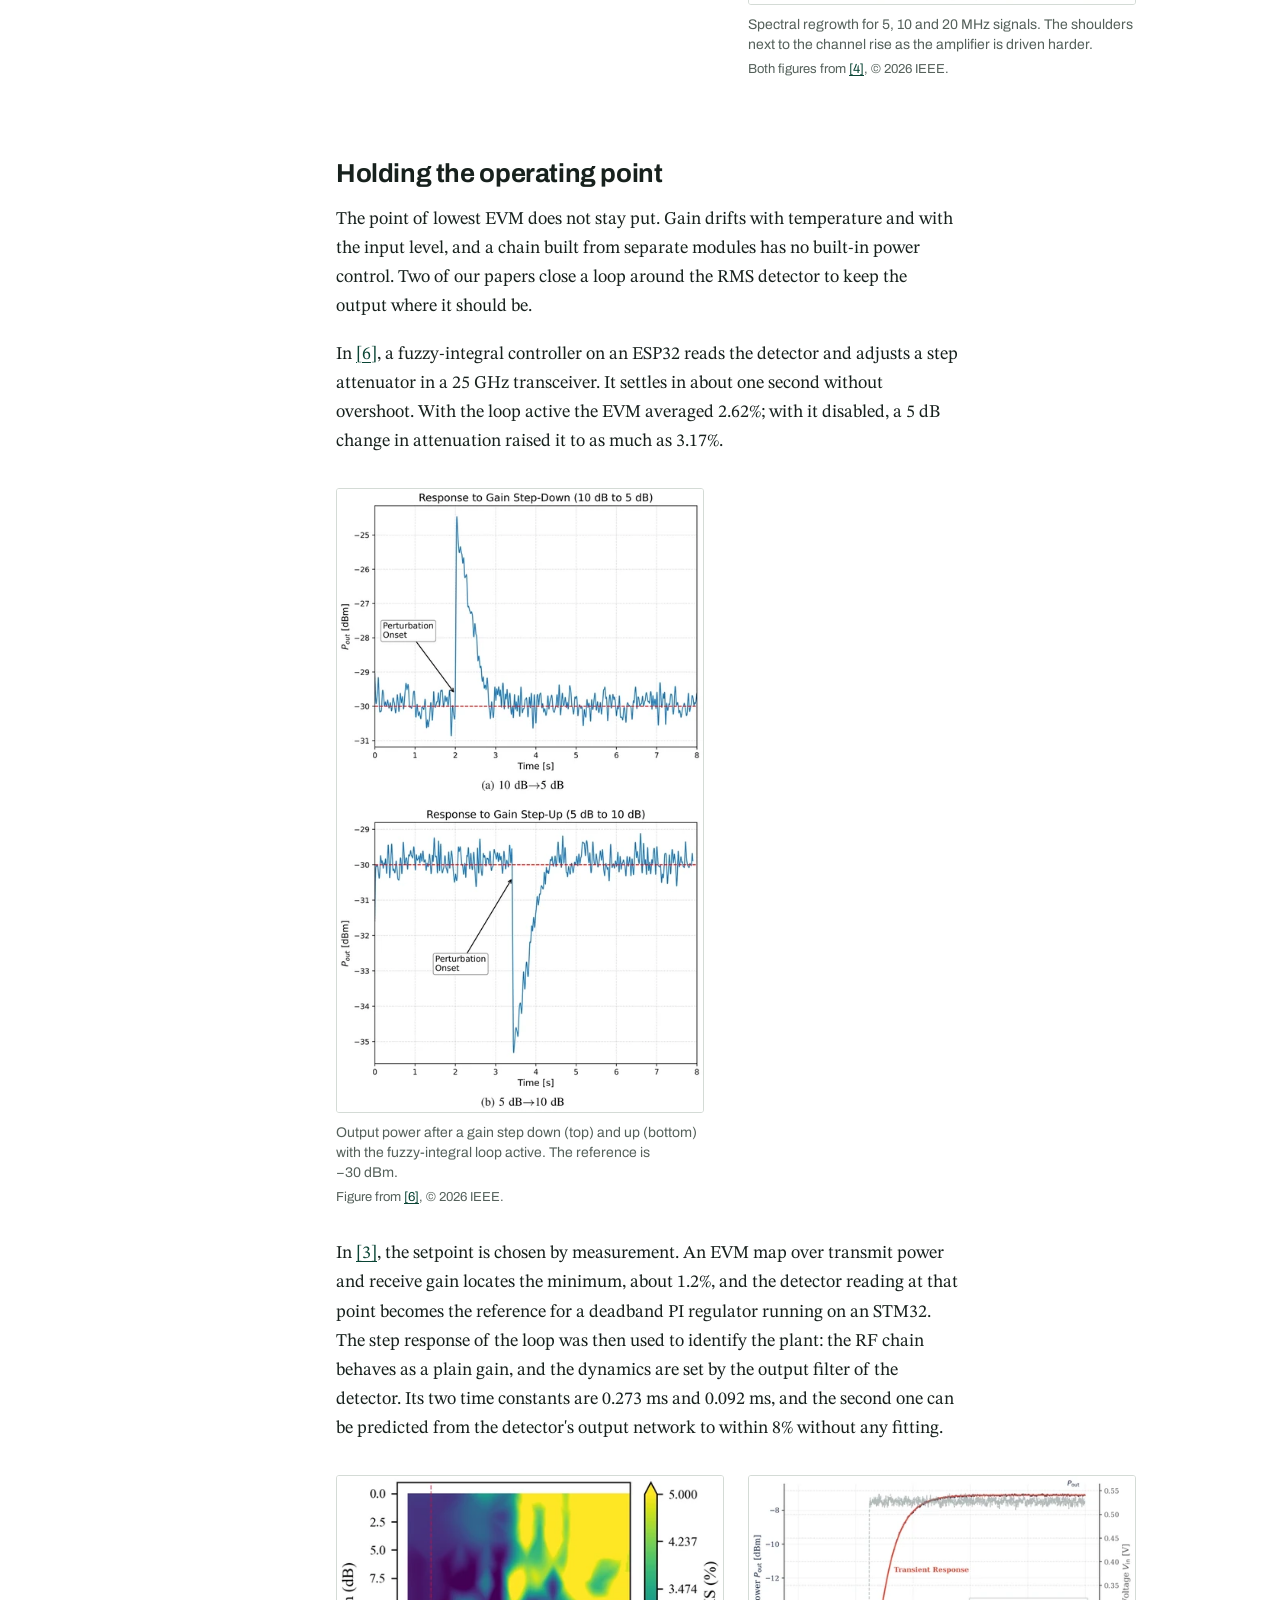
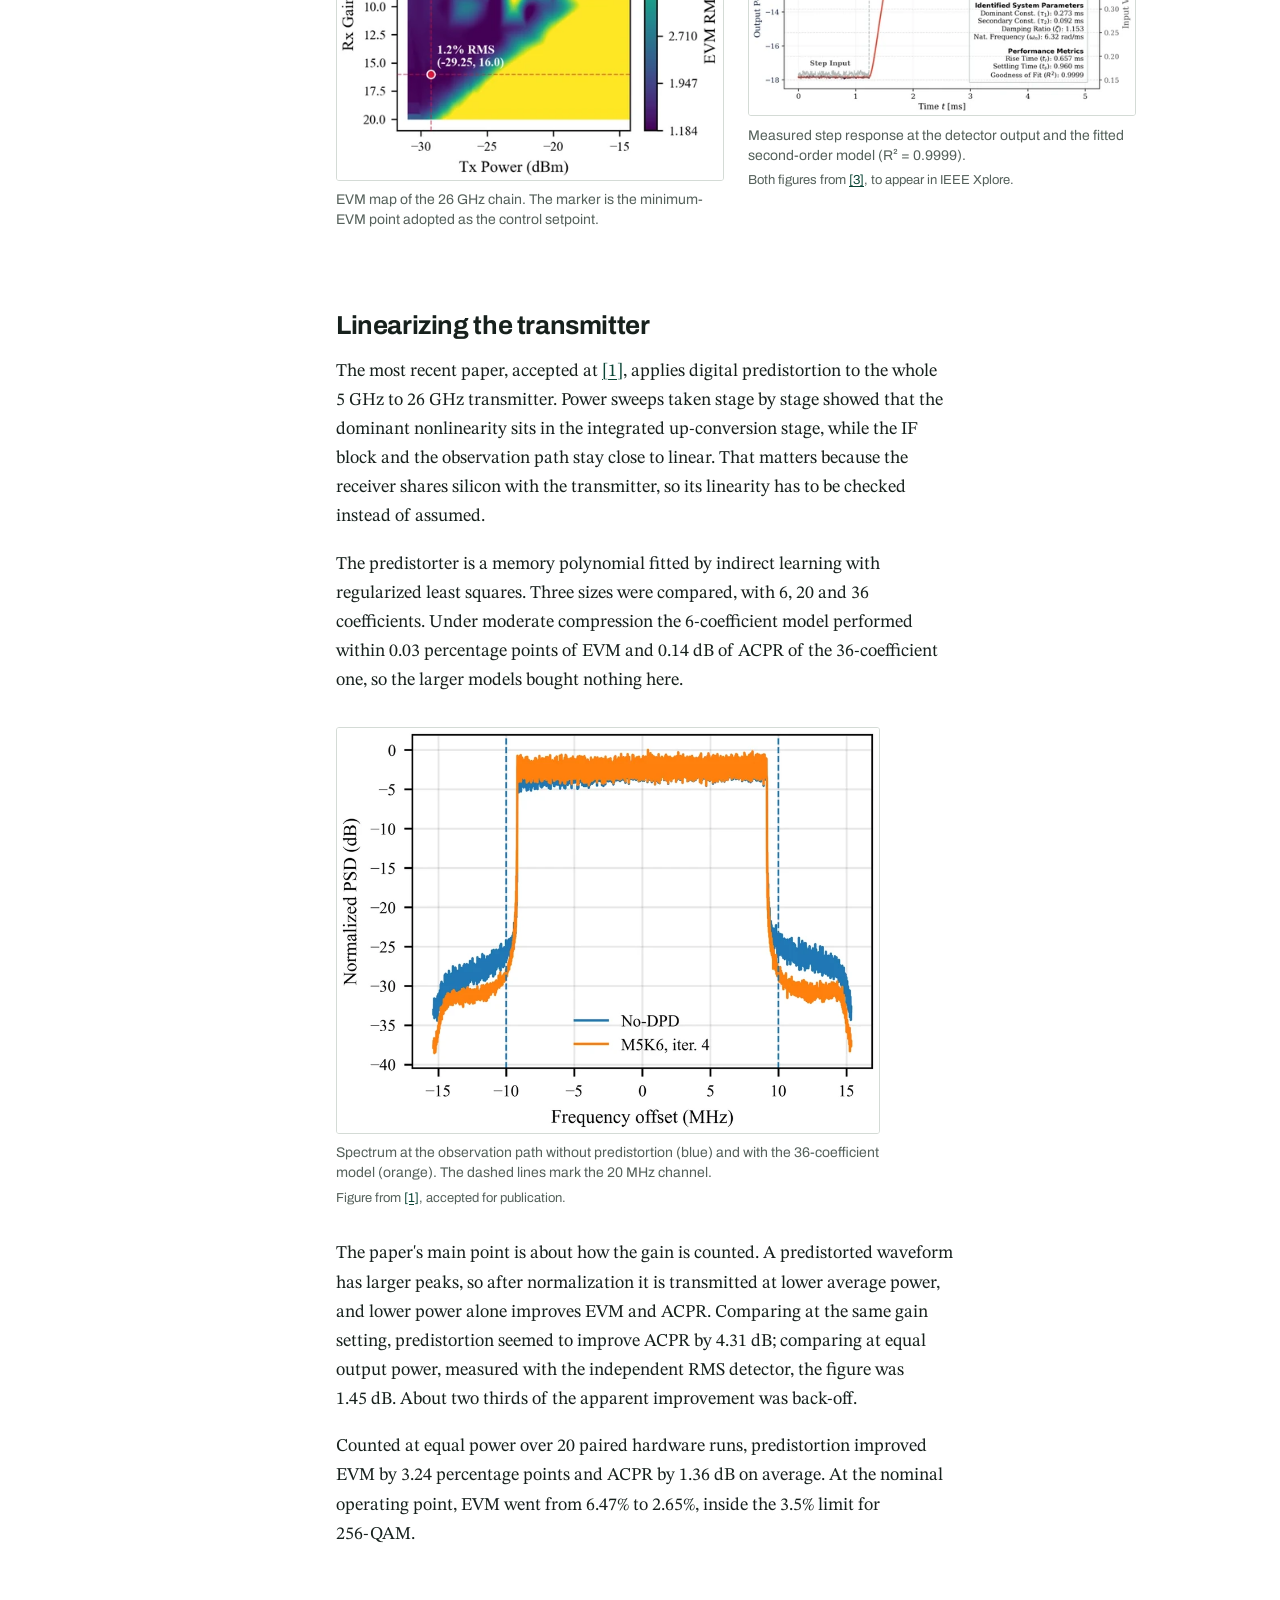
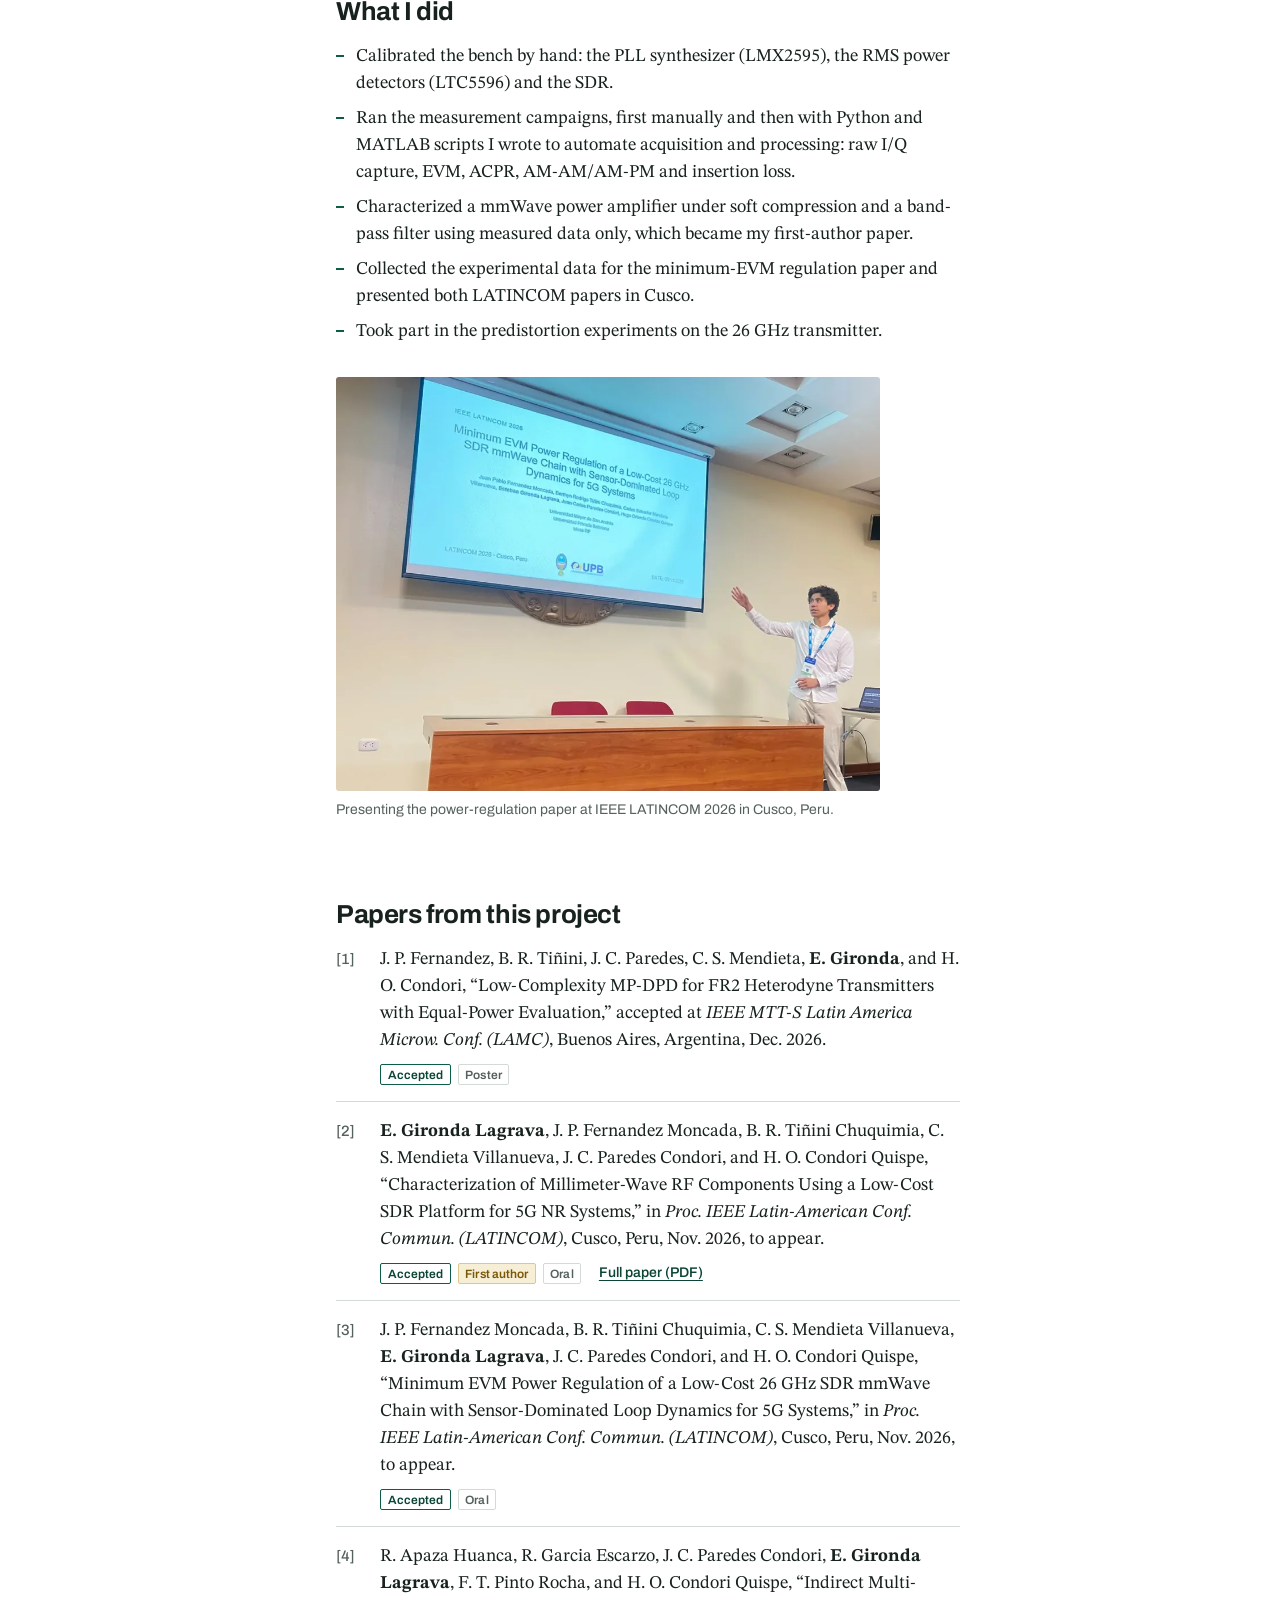
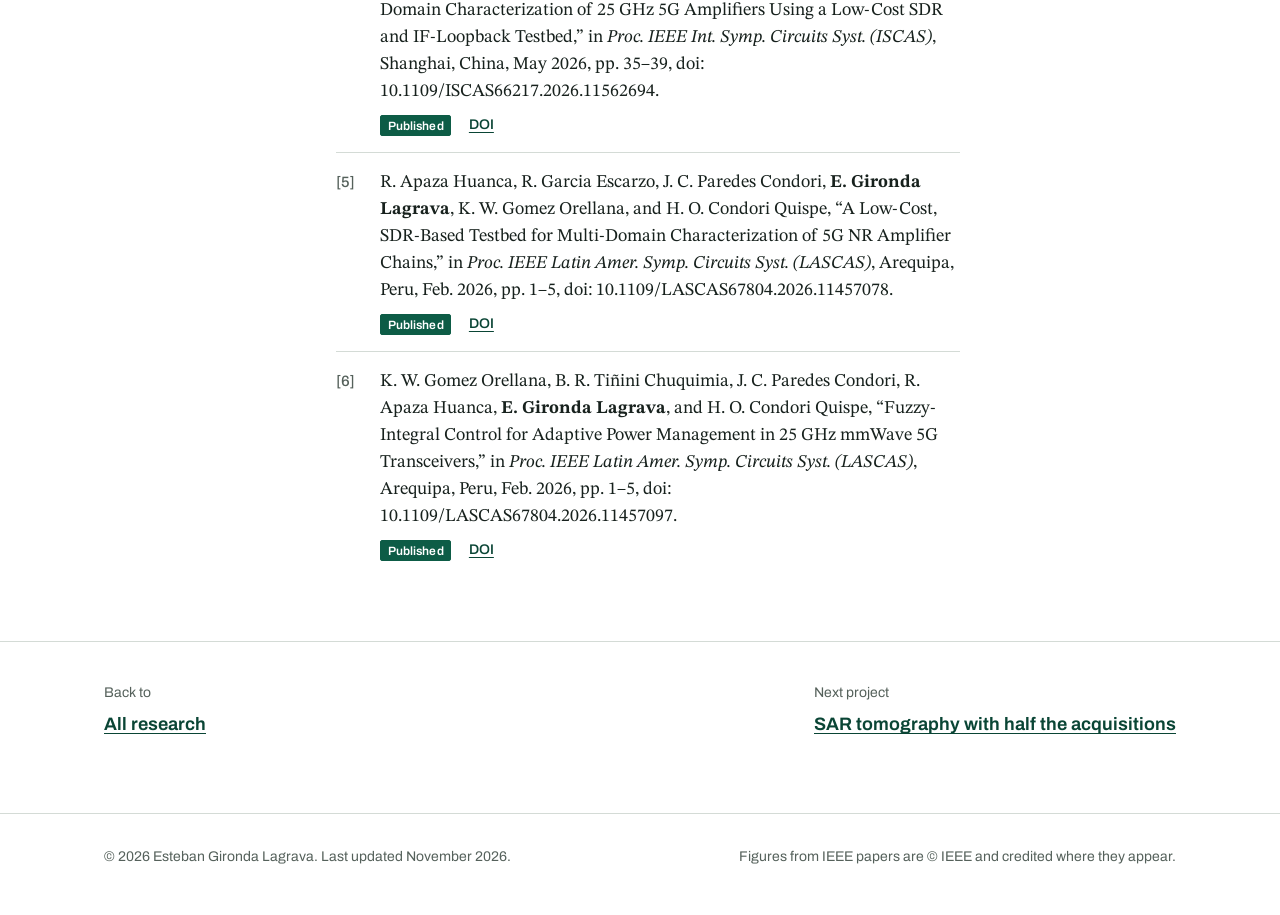
==== commit 01910e54: "Add files via upload" ====
--- a/projects/mmwave-testbed.html
+++ b/projects/mmwave-testbed.html
@@ -43,7 +43,7 @@
       <dl class="glance">
         <div><dt>Period</dt><dd>September 2025 to present</dd></div>
         <div><dt>Group</dt><dd>Dr. Hugo Condori (advisor), UPB with Universidad Mayor de San Andrés</dd></div>
-        <div><dt>My part</dt><dd>Bench calibration, measurement automation, first-author characterization study</dd></div>
+        <div><dt>My part</dt><dd>Bench calibration, measurement automation, first-author characterization study (<a href="../files/Gironda_LATINCOM2026_mmWave_characterization.pdf">full paper, PDF</a>)</dd></div>
         <div><dt>Output</dt><dd>Six IEEE conference papers, three already in IEEE Xplore</dd></div>
       </dl>
     </div>
@@ -168,6 +168,10 @@
 
         <section id="filter">
           <h2>Measuring a filter without a network analyzer</h2>
+          <div class="paper-cta">
+            <a class="btn" href="../files/Gironda_LATINCOM2026_mmWave_characterization.pdf">Read the full paper (PDF)</a>
+            <p>The filter and amplifier measurements below are from my first-author paper: <cite>E. Gironda Lagrava et al., “Characterization of Millimeter-Wave RF Components Using a Low-Cost SDR Platform for 5G NR Systems,” IEEE LATINCOM 2026.</cite></p>
+          </div>
           <p>A filter needs no modulated signal, so a calibrated power reading is enough. The first step is to trust the detector: its output voltage was compared against a spectrum analyzer while the SDR swept a 5&nbsp;GHz tone over 50&nbsp;dB. The response is linear, with a slope of 28.82&nbsp;mV/dB and R² = 0.9997.</p>
           <p>The LO is then swept so that the converter output moves from 22 to 30&nbsp;GHz, and the power is recorded twice at every frequency: at the mixer output alone, and after the filter. Insertion loss is the difference between the two. Because both readings come from the same detector, its offset cancels, and what remains is a slope mismatch between 5 and 26&nbsp;GHz that the detector's flat response bounds to about 1%.</p>
 
@@ -188,6 +192,10 @@
 
         <section id="amplifier">
           <h2>Stressing an amplifier with a 5G waveform</h2>
+          <div class="paper-cta">
+            <a class="btn" href="../files/Gironda_LATINCOM2026_mmWave_characterization.pdf">Read the full paper (PDF)</a>
+            <p>The amplifier measurements below are from my first-author paper: <cite>E. Gironda Lagrava et al., “Characterization of Millimeter-Wave RF Components Using a Low-Cost SDR Platform for 5G NR Systems,” IEEE LATINCOM 2026.</cite></p>
+          </div>
           <p>For an active device the first job is to find where the testbed itself is cleanest. A two-dimensional sweep of the SDR transmit and receive gains, in 1&nbsp;dB steps, gives an EVM map of the whole loop. Its minimum, 1.27%, becomes the baseline: from there, any extra distortion can be attributed to the device and not to the radio.</p>
           <p>With that baseline fixed, the step attenuator ahead of the power amplifier is reduced one step at a time, which pushes more power into the amplifier. EVM stays low at first and then climbs past the 3.5% limit that 3GPP sets for 256-QAM.</p>
 
--- a/assets/css/style.css
+++ b/assets/css/style.css
@@ -776,6 +776,60 @@
   a { color: inherit; }
 }
 
+/* ----- full-paper box at the top of a project section ------------------ */
+
+.paper-cta {
+  display: flex;
+  flex-wrap: wrap;
+  align-items: center;
+  gap: 0.75rem 1.25rem;
+  margin: 0 0 1.75rem;
+  padding: 1rem 1.15rem;
+  border: 1px solid var(--rule);
+  border-left: 3px solid var(--brass);
+  border-radius: 3px;
+  background: var(--brass-wash);
+}
+.paper-cta .btn { flex: none; }
+.paper-cta p {
+  flex: 1 1 18rem;
+  margin: 0;
+  font: 450 0.9375rem/1.45 var(--sans);
+  color: var(--ink);
+}
+.paper-cta cite { font-style: normal; color: var(--muted); }
+
+/* ----- Rally Solar photos (awards) ------------------------------------- */
+
+.rally { margin: 1.75rem 0 3rem; }
+.rally-grid {
+  display: grid;
+  grid-template-columns: 1fr 1.75fr 2.2fr;
+  gap: 0.75rem;
+}
+.rally-grid a { display: block; }
+.rally-grid img {
+  width: 100%;
+  height: 13rem;
+  object-fit: cover;
+  border-radius: 3px;
+  background: var(--wash);
+}
+.rally-grid a:nth-child(1) img { object-position: 50% 62%; }
+.rally-grid a:nth-child(3) img { object-position: 0% 50%; }
+.rally figcaption {
+  font: 400 0.875rem/1.45 var(--sans);
+  color: var(--muted);
+  margin-top: 0.6rem;
+  max-width: var(--measure);
+}
+@media (max-width: 47.5rem) {
+  .rally-grid { grid-template-columns: 1fr 1.6fr; gap: 0.5rem; }
+  .rally-grid img { height: 9.5rem; }
+  .rally-grid a:nth-child(3) { grid-column: 1 / -1; }
+  .rally-grid a:nth-child(3) img { height: auto; aspect-ratio: 2 / 1; }
+}
+
 /* ----- full-size viewer for photos and figures ------------------------- */
 
 .zoom, .fig a { cursor: zoom-in; }
